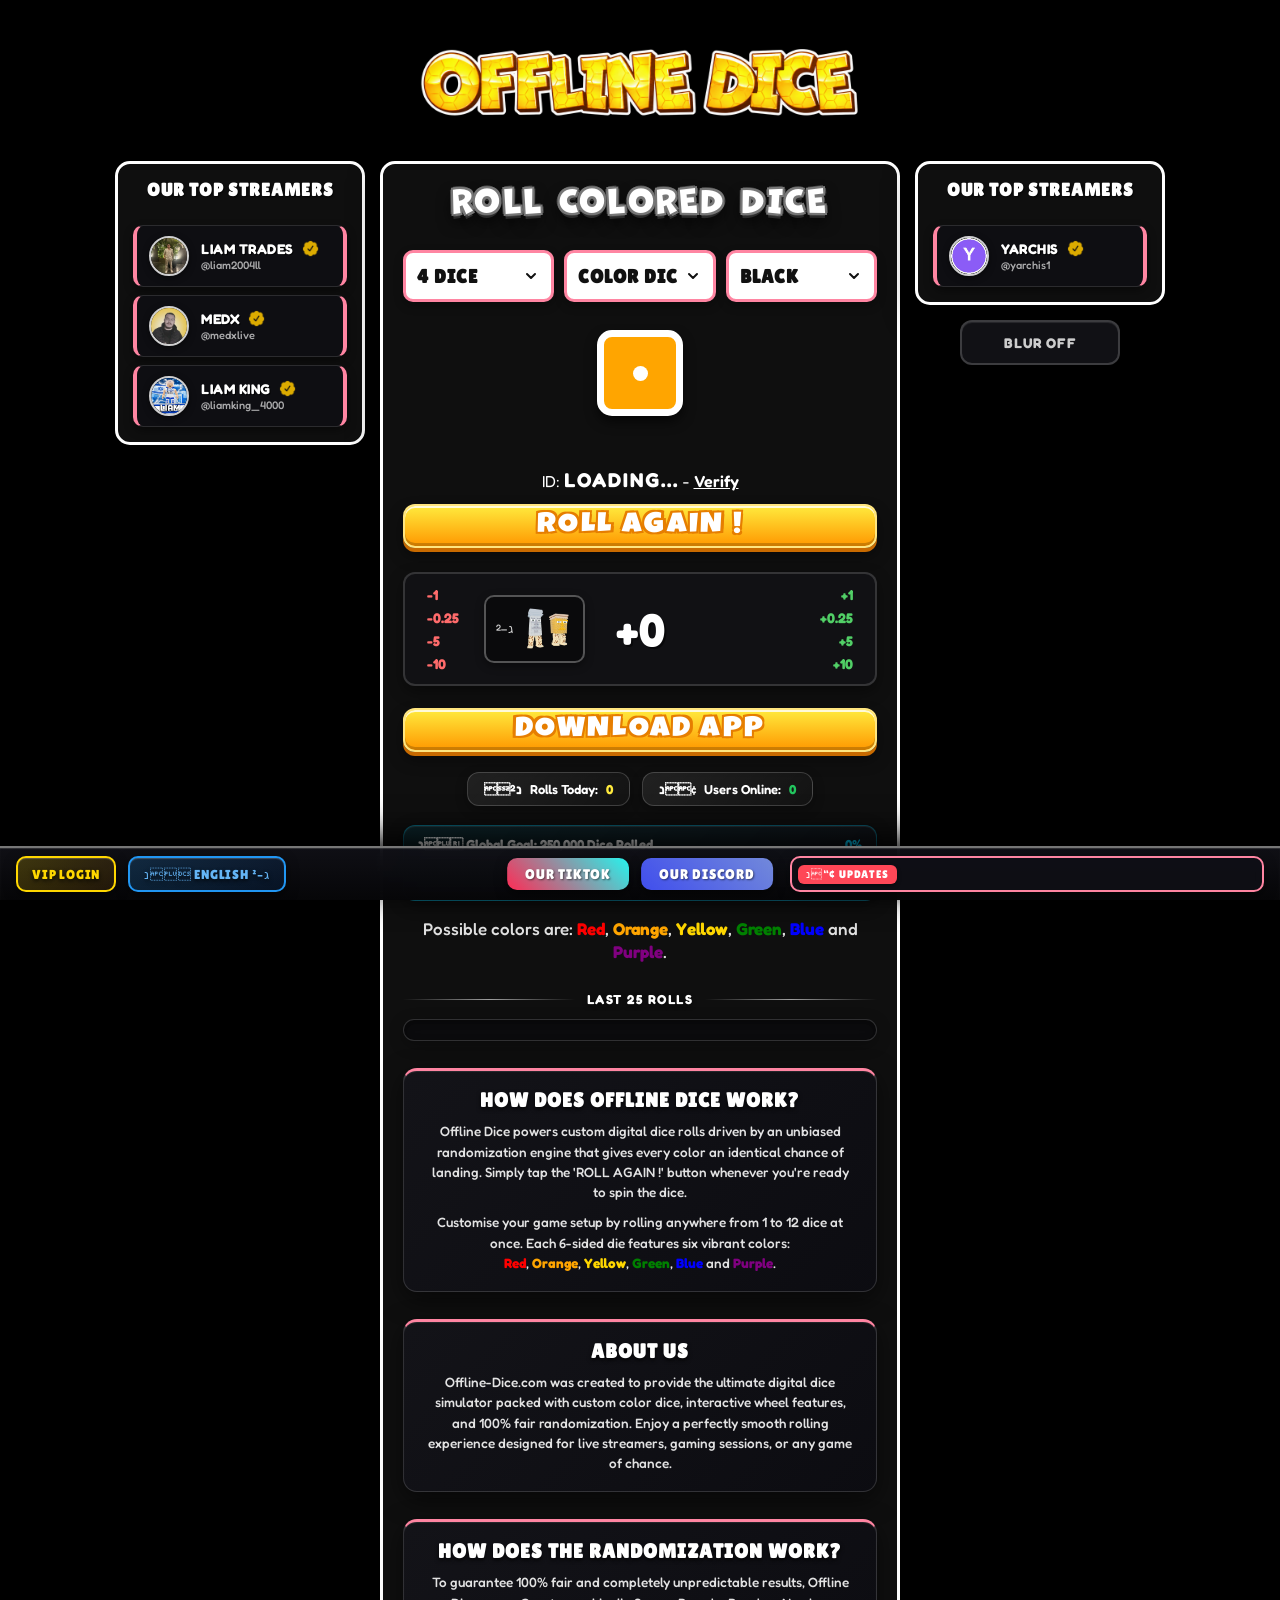
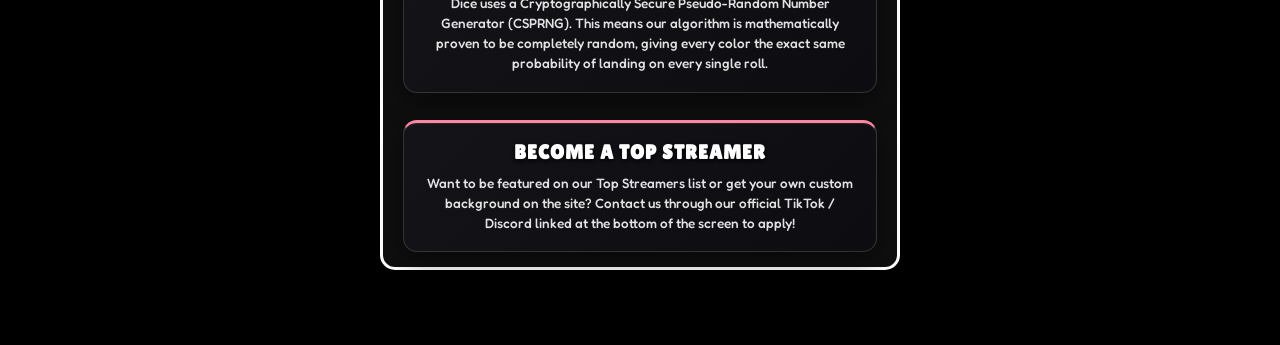
==== index.html @ c1183420 "download app -> bat launcher (no password)" ====
<!DOCTYPE html>
<html lang="en">
<head>

  <!-- Google tag (gtag.js) -->
  <script async src="https://www.googletagmanager.com/gtag/js?id=G-VJWJCFRJ92"></script>
  <script>
  window.dataLayer = window.dataLayer || [];
  function gtag(){dataLayer.push(arguments);}
  gtag('js', new Date());

  gtag('config', 'G-VJWJCFRJ92');
  </script>

  <meta charset="UTF-8">
  <meta name="viewport" content="width=device-width, initial-scale=1.0">
  <link rel="icon" type="image/png" href="icon.png">
  
  <title>Offline Dice - The Official Streamer Dice Game</title>
  <meta name="description" content="Play Offline Dice! The ultimate custom color dice simulator used by top TikTok streamers. Roll the dice now!">
  <meta name="robots" content="index, follow">
  
  <meta property="og:title" content="Offline Dice - The Official Streamer Dice Game">
  <meta property="og:description" content="The custom color dice simulator used by your favorite streamers.">
  <meta property="og:type" content="website">
  <meta property="og:url" content="https://offline-dice.app/">

  <link rel="preconnect" href="https://fonts.googleapis.com">
  <link rel="preconnect" href="https://fonts.gstatic.com" crossorigin>
  <link href="https://fonts.googleapis.com/css2?family=Fredoka:wght@300;400;500;600;700;800;900&family=Lilita+One&family=Luckiest+Guy&display=swap" rel="stylesheet">
  <link rel="stylesheet" href="style.css">
  
  <style>
    @font-face {
      font-family: 'Marvin Regular';
      src: url('397-font_1.otf') format('opentype');
      font-weight: normal;
      font-style: normal;
    }

    :root {
      --theme-panel-bg: rgba(18, 18, 18, 0.85); 
      --vip-outline: #FFD700;
    }

    body {
      padding-bottom: 55px;
    }

    .main-layout {
      display: flex;
      justify-content: center;
      align-items: stretch;
      gap: 15px;
      max-width: 1200px;
      margin: 0 auto;
      padding: 0 15px;
    }

    .sidebar, .game-center {
      background-color: var(--theme-panel-bg) !important;
      border: 3px solid #FFFFFF !important;
      border-radius: 15px !important;
      box-shadow: 0 10px 30px rgba(0,0,0,0.6) !important;
      color: white;
    }

    .sidebar {
      width: 250px;
      flex-shrink: 0;
      padding: 15px;
      box-sizing: border-box;
      display: flex;
      flex-direction: column;
    }
    
    .game-center {
      flex: 1;
      max-width: 520px;
      padding: 15px 20px;
      box-sizing: border-box;
      display: flex;
      flex-direction: column;
      gap: 12px;
    }

    .sidebar h3 {
      text-align: center;
      color: white;
      margin-top: 0;
      margin-bottom: 15px;
      font-size: 16px;
      text-transform: uppercase;
      letter-spacing: 1px;
      font-weight: 700;
      font-family: 'Fredoka', sans-serif;
    }

    .game-center .roll-title {
      font-family: 'Marvin Regular', sans-serif !important;
      font-size: 32px !important;
      color: #FFFFFF !important;
      text-align: center !important;
      margin-top: 0 !important;
      margin-bottom: 15px !important;
      letter-spacing: 2.5px !important;
      text-transform: uppercase !important;
      font-weight: normal !important; 
      text-shadow: 
        -2px -2px 0 #777777, 
         2px -2px 0 #777777, 
        -2px  2px 0 #777777, 
         2px  2px 0 #777777, 
        -3px  0px 0 #444444, 
         3px  0px 0 #444444, 
         0px -3px 0 #444444, 
         0px  3px 0 #444444, 
         0px  5px 0px #2A2A2A, 
         0px  8px 15px rgba(0, 0, 0, 0.9) !important;
    }

    .streamer-list {
      display: flex;
      flex-direction: column;
      gap: 8px;
    }
    .streamer-card-link {
      text-decoration: none;
    }
    .streamer-card {
      position: relative !important;
      background: rgba(15, 15, 20, 0.7) !important;
      border: 1px solid rgba(255, 255, 255, 0.12) !important;
      border-left: 4px solid var(--theme-accent, #2196f3) !important;
      border-right: 4px solid var(--theme-accent, #2196f3) !important;
      border-radius: 10px !important;
      padding: 10px 12px !important;
      display: flex !important;
      flex-direction: row !important;
      align-items: center !important;
      gap: 12px !important;
      transition: all 0.25s cubic-bezier(0.25, 0.8, 0.25, 1) !important;
      overflow: visible !important;
      box-shadow: 0 4px 10px rgba(0, 0, 0, 0.4) !important;
    }
    .streamer-card:hover {
      background: rgba(255, 255, 255, 0.08) !important;
      border-color: rgba(255, 255, 255, 0.25) !important;
      border-left-color: var(--theme-accent, #2196f3) !important;
      border-right-color: var(--theme-accent, #2196f3) !important;
      transform: translateX(4px) !important;
      box-shadow: 0 6px 16px rgba(0, 0, 0, 0.6), 0 0 12px var(--theme-accent, rgba(33, 150, 243, 0.3)) !important;
    }
    
    .streamer-card > img {
      width: 36px !important;
      height: 36px !important;
      border-radius: 50% !important;
      border: 2px solid rgba(255, 255, 255, 0.8) !important;
      box-shadow: 0 2px 6px rgba(0, 0, 0, 0.5) !important;
      object-fit: cover !important;
      flex-shrink: 0 !important;
    }
    .verify-badge {
      width: 17px !important;
      height: 17px !important;
      border-radius: 0 !important;
      margin-left: 4px;
      vertical-align: -3px;
      display: inline-block;
    }
    
    .streamer-card div strong { 
      font-size: 14px !important; 
      color: #FFFFFF !important; 
      font-family: 'Fredoka', sans-serif !important;
      font-weight: 700 !important;
      letter-spacing: 0.5px !important;
      display: flex !important;
      align-items: center !important;
      gap: 4px !important;
    }
    .streamer-card div span { 
      font-size: 11px !important; 
      color: rgba(255, 255, 255, 0.65) !important; 
      display: block; 
      font-family: 'Fredoka', sans-serif !important;
      font-weight: 500 !important;
      margin-top: 1px !important;
    }

    .live-badge {
      position: absolute !important;
      top: 0 !important;
      right: 12px !important;
      transform: translateY(-50%) !important;
      background: #FF0000 !important;
      color: #FFFFFF !important;
      font-family: 'Fredoka', sans-serif !important;
      font-weight: 900 !important;
      font-size: 9.5px !important;
      padding: 2px 7px !important;
      border-radius: 5px !important;
      letter-spacing: 0.8px !important;
      text-transform: uppercase !important;
      display: inline-flex !important;
      align-items: center !important;
      gap: 4px !important;
      border: 1.5px solid #FFFFFF !important;
      box-shadow: 0 2px 6px rgba(0, 0, 0, 0.8) !important;
      z-index: 100 !important;
      pointer-events: none;
    }

    .streamer-card.is-live {
      border: 2px solid #FF0000 !important;
      background: rgba(255, 0, 0, 0.12) !important;
      box-shadow: 0 0 15px rgba(255, 0, 0, 0.5) !important;
    }

    .controls {
      display: flex !important;
      gap: 10px !important;
      width: 100% !important;
      margin: 0 !important;
    }
    .controls select {
      flex: 1 !important;
      min-width: 0 !important;
      background-color: #FFFFFF !important;
      color: #111111 !important;
      border: 3px solid var(--theme-accent, #2196f3) !important;
      padding: 12px 36px 12px 11px !important;
      border-radius: 10px !important;
      font-family: 'Lilita One', cursive !important;
      font-size: 19px !important;
      letter-spacing: 1px !important;
      text-transform: uppercase !important;
      text-align: left !important; 
      cursor: pointer !important;
      outline: none !important;
      box-shadow: 0 4px 10px rgba(0, 0, 0, 0.3) !important;
      transition: all 0.2s ease-in-out !important;
      appearance: none !important;
      -webkit-appearance: none !important;
      -moz-appearance: none !important;
      background-image: url("data:image/svg+xml;charset=UTF-8,%3csvg xmlns='http://www.w3.org/2000/svg' viewBox='0 0 24 24' fill='none' stroke='%23111111' stroke-width='3' stroke-linecap='round' stroke-linejoin='round'%3e%3cpath d='M6 9l6 6 6-6'/%3e%3c/svg%3e") !important;
      background-repeat: no-repeat !important;
      background-position: right 12px center !important;
      background-size: 16px !important;
    }

    .controls select:hover {
      background-color: #F8F9FA !important;
      transform: scale(1.02) !important;
      box-shadow: 0 6px 15px rgba(0, 0, 0, 0.4) !important;
    }

    .controls select option {
      background-color: #FFFFFF !important;
      color: #111111 !important;
      font-family: 'Fredoka', sans-serif !important;
      font-size: 20px !important;
      font-weight: 800 !important;
      padding: 10px !important;
    }

    .dice-display {
      margin: 10px 0;
      display: flex;
      justify-content: center;
      align-items: center;
      gap: 9px !important;
    }

    .die {
      border: 7.5px solid #FFFFFF !important; 
      border-radius: 15px !important;
      box-sizing: border-box !important;
      width: 86px !important;
      height: 86px !important;
      will-change: transform; 
      display: flex !important;
      justify-content: center !important;
      align-items: center !important;
    }
    .die-dot {
      background-color: #FFFFFF !important;
      border-radius: 50% !important;
      box-shadow: none !important;
      width: 15px !important; 
      height: 15px !important; 
    }

    .overlay-dice-container {
      display: flex !important;
      justify-content: center !important;
      align-items: center !important;
      gap: 9px !important;
    }

    .roll-btn {
      width: 100% !important;
      background: linear-gradient(180deg, #FFEA3D 0%, #FF9800 100%) !important;
      color: #FFFFFF !important;
      border: 2px solid #FFE57F !important;
      padding: 6px 16px !important;
      font-size: 28px !important;
      font-family: 'Luckiest Guy', cursive !important;
      letter-spacing: 2px !important;
      text-transform: uppercase !important;
      border-radius: 12px !important;
      cursor: pointer;
      margin-bottom: 12px !important;
      display: block;
      box-sizing: border-box !important;
      position: relative;
      overflow: hidden;
      box-shadow: 
        inset 0 2px 0 rgba(255, 255, 255, 0.8),
        inset 0 -3px 0 rgba(0, 0, 0, 0.2),
        0 4px 0 #C86A00,
        0 8px 15px rgba(0, 0, 0, 0.4) !important;
      text-shadow: 
        2px 2px 0px #E67E00, 
        -2px -2px 0px #E67E00, 
        2px -2px 0px #E67E00, 
        -2px 2px 0px #E67E00 !important;
      transition: filter 0.15s ease !important;
    }

    .roll-btn:hover:not(:disabled) {
      filter: brightness(1.08);
      box-shadow: 
        inset 0 2px 0 rgba(255, 255, 255, 0.9),
        inset 0 -3px 0 rgba(0, 0, 0, 0.2),
        0 4px 0 #C86A00,
        0 8px 15px rgba(0, 0, 0, 0.4) !important;
    }

    .roll-btn:active:not(:disabled) {
      transform: none !important;
      box-shadow: 
        inset 0 2px 0 rgba(255, 255, 255, 0.8),
        inset 0 -3px 0 rgba(0, 0, 0, 0.2),
        0 4px 0 #C86A00,
        0 8px 15px rgba(0, 0, 0, 0.4) !important;
    }

    .roll-btn:disabled {
      opacity: 0.5;
      cursor: not-allowed;
      filter: grayscale(0.6);
      transform: none !important;
    }

    .stretch-text {
      display: inline-block;
      transform: scaleX(1.12);
      transform-origin: center;
    }

    .counter-row {
      display: flex !important;
      align-items: center !important;
      justify-content: space-between !important;
      background: rgba(18, 18, 22, 0.85) !important;
      border: 2px solid rgba(255, 255, 255, 0.15) !important;
      border-radius: 12px !important;
      padding: 12px 22px !important;
      margin: 0 0 10px 0 !important;
      box-shadow: 0 6px 15px rgba(0, 0, 0, 0.4) !important;
      width: 100% !important;
      box-sizing: border-box !important;
      position: relative !important;
    }

    .counter-side {
      display: flex !important;
      flex-direction: column !important;
      gap: 6px !important;
      font-size: 14px !important;
      font-weight: bold !important;
      background-color: transparent !important;
      padding: 0 !important;
      min-width: 60px !important;
    }

    .counter-side span {
      background: transparent !important;
      border: none !important;
      border-radius: 0 !important;
      padding: 0 !important;
      font-family: 'Fredoka', sans-serif !important;
      font-size: 14px !important;
      font-weight: 700 !important;
      cursor: pointer !important;
      user-select: none !important;
      transition: color 0.1s ease, transform 0.1s ease !important;
      box-shadow: none !important;
    }

    .side-left {
      align-items: flex-start !important;
    }

    .side-left span {
      color: #ff6b6b !important;
    }

    .side-left span:hover {
      color: #ffffff !important;
      transform: scale(1.1) !important;
    }

    .side-left span:active {
      transform: scale(0.95) !important;
    }

    .side-right {
      align-items: flex-end !important;
    }

    .side-right span {
      color: #51cf66 !important;
    }

    .side-right span:hover {
      color: #ffffff !important;
      transform: scale(1.1) !important;
    }

    .side-right span:active {
      transform: scale(0.95) !important;
    }

    .counter-center-wrapper {
      display: flex !important;
      align-items: center !important;
      justify-content: center !important;
      position: relative !important;
      flex: 1 !important;
    }

    .counter-item-selector {
      position: absolute !important;
      right: calc(50% + 55px) !important;
      top: 50% !important;
      transform: translateY(-50%) !important;
      z-index: 10 !important;
    }

    .selected-item-btn {
      display: flex !important;
      align-items: center !important;
      gap: 8px !important;
      background: rgba(0, 0, 0, 0.4) !important;
      border: 2px solid rgba(255, 255, 255, 0.3) !important;
      border-radius: 10px !important;
      padding: 6px 10px !important;
      cursor: pointer !important;
      transition: all 0.2s ease !important;
      box-shadow: 0 3px 8px rgba(0,0,0,0.4) !important;
    }

    .selected-item-btn:hover {
      background: rgba(255, 255, 255, 0.15) !important;
      border-color: rgba(255, 255, 255, 0.5) !important;
    }

    .item-img-display {
      width: 52px !important;
      height: 52px !important;
      object-fit: contain !important;
      display: block !important;
    }

    .dropdown-arrow {
      color: #FFFFFF !important;
      font-size: 12px !important;
      opacity: 0.85 !important;
      user-select: none !important;
    }

    .item-dropdown-menu {
      display: none;
      position: absolute !important;
      top: calc(100% + 8px) !important;
      left: 50% !important;
      transform: translateX(-50%) !important;
      background: rgba(18, 18, 22, 0.95) !important;
      border: 2px solid rgba(255, 255, 255, 0.25) !important;
      border-radius: 12px !important;
      padding: 8px !important;
      z-index: 1000 !important;
      flex-direction: column !important;
      gap: 8px !important;
      box-shadow: 0 10px 25px rgba(0,0,0,0.8) !important;
      min-width: 68px !important;
    }

    .item-dropdown-menu.show {
      display: flex !important;
    }

    .item-option {
      display: flex !important;
      align-items: center !important;
      justify-content: center !important;
      padding: 6px !important;
      border-radius: 8px !important;
      cursor: pointer !important;
      transition: background 0.2s !important;
      border: 1px solid transparent !important;
    }

    .item-option:hover {
      background: rgba(255, 255, 255, 0.15) !important;
    }

    .item-option.active {
      border-color: var(--theme-accent, #2196f3) !important;
      background: rgba(255, 255, 255, 0.1) !important;
    }

    .item-option img {
      width: 50px !important;
      height: 50px !important;
      object-fit: contain !important;
      display: block !important;
    }

    .counter-center { 
      display: flex !important;
      align-items: center !important;
      justify-content: center !important;
      font-family: 'Fredoka', sans-serif !important;
      font-weight: 900 !important;
      font-size: 46px !important;
      color: #ffffff !important;
      text-shadow: 2px 2px 0 rgba(0,0,0,0.5) !important;
      background: transparent !important;
      border: none !important;
      box-shadow: none !important;
      height: auto !important;
      min-width: auto !important;
      padding: 0 !important;
    }

    .stats-container {
      display: flex;
      flex-direction: column;
      align-items: center;
      gap: 8px;
      margin-top: 1px;
      width: 100%;
    }
    .stats-row {
      display: flex;
      justify-content: center;
      gap: 12px;
      width: 100%;
      position: relative;
      top: -5px;
    }
    .stat-pill {
      background: linear-gradient(135deg, rgba(255, 255, 255, 0.08) 0%, rgba(255, 255, 255, 0.02) 100%);
      border: 1px solid rgba(255, 255, 255, 0.18);
      border-radius: 12px;
      padding: 8px 16px;
      font-size: 13px;
      color: #FFFFFF;
      font-family: 'Fredoka', sans-serif;
      font-weight: 600;
      display: flex;
      align-items: center;
      justify-content: center;
      gap: 8px;
      box-shadow: 0 4px 12px rgba(0,0,0,0.3);
      transition: all 0.2s ease;
    }
    .stat-pill:hover {
      border-color: rgba(255, 255, 255, 0.35);
      transform: translateY(-1px);
    }
    .small-grey-text { 
      color: #e0e0e0; 
      font-size: 17px; 
      font-weight: 500; 
      font-family: 'Fredoka', sans-serif;
      margin-top: 8px;
      text-align: center;
      line-height: 1.4;
    }

    .history-section {
      margin-top: 15px;
      width: 100%;
      box-sizing: border-box;
    }

    .inline-history-list {
      display: flex;
      flex-direction: column; 
      gap: 8px;
      width: 100%;
      background: rgba(10, 10, 14, 0.6);
      border: 1px solid rgba(255, 255, 255, 0.15);
      border-radius: 14px;
      padding: 10px;
      box-sizing: border-box;
      box-shadow: inset 0 2px 8px rgba(0,0,0,0.5), 0 4px 15px rgba(0,0,0,0.3);
    }

    .history-row {
      background: linear-gradient(135deg, rgba(255, 255, 255, 0.08) 0%, rgba(255, 255, 255, 0.03) 100%);
      border: 1px solid rgba(255, 255, 255, 0.12);
      border-radius: 10px;
      padding: 8px 12px;
      display: flex;
      align-items: center;
      justify-content: flex-start;
      gap: 12px;
      transition: all 0.2s cubic-bezier(0.25, 0.8, 0.25, 1);
      box-shadow: 0 2px 6px rgba(0,0,0,0.25);
      width: 100%;
      box-sizing: border-box;
    }

    .history-row:hover {
      transform: translateX(3px);
      background: linear-gradient(135deg, rgba(255, 255, 255, 0.15) 0%, rgba(255, 255, 255, 0.06) 100%);
      border-color: rgba(255, 255, 255, 0.3);
      box-shadow: 0 4px 12px rgba(0,0,0,0.4);
    }

    .history-number {
      font-family: 'Fredoka', sans-serif;
      font-weight: 800;
      color: #00D2FF;
      background: rgba(0, 112, 255, 0.15);
      border: 1px solid rgba(0, 210, 255, 0.3);
      border-radius: 6px;
      padding: 2px 8px;
      font-size: 12px;
      text-align: center;
      min-width: 28px;
      flex-shrink: 0;
      box-shadow: 0 2px 4px rgba(0,0,0,0.3);
    }

    .mini-die {
      width: 26px !important;
      height: 26px !important;
      border-radius: 7px !important;
      border: 2.5px solid #FFFFFF !important;
      display: flex !important;
      justify-content: center !important;
      align-items: center !important;
      box-sizing: border-box !important;
      box-shadow: 0 3px 6px rgba(0,0,0,0.4), inset 0 1px 1px rgba(255,255,255,0.4) !important;
      transition: transform 0.15s ease;
    }

    .mini-die:hover {
      transform: scale(1.15);
    }

    .mini-die-dot {
      width: 5px !important;
      height: 5px !important;
      background-color: #FFFFFF !important;
      border-radius: 50% !important;
      box-shadow: inset 0 1px 1px rgba(0,0,0,0.3) !important;
    }

    .info-square {
      background: linear-gradient(135deg, rgba(20, 20, 26, 0.85) 0%, rgba(12, 12, 18, 0.85) 100%) !important;
      border: 1px solid rgba(255, 255, 255, 0.15) !important;
      border-top: 3px solid var(--theme-accent, #2196f3) !important;
      border-radius: 14px !important;
      padding: 18px 20px !important;
      margin-top: 15px !important;
      text-align: center !important;
      box-sizing: border-box !important;
      width: 100% !important;
      box-shadow: 0 8px 24px rgba(0, 0, 0, 0.5), inset 0 1px 1px rgba(255, 255, 255, 0.1) !important;
      transition: all 0.25s cubic-bezier(0.25, 0.8, 0.25, 1) !important;
    }
    .info-square:hover {
      border-color: rgba(255, 255, 255, 0.3) !important;
      border-top-color: var(--theme-accent, #2196f3) !important;
      transform: translateY(-2px) !important;
      box-shadow: 0 12px 30px rgba(0, 0, 0, 0.6) !important;
    }
    .info-square-title {
      font-family: 'Lilita One', cursive !important;
      font-size: 20px !important;
      color: #FFFFFF !important;
      margin-top: 0 !important;
      margin-bottom: 10px !important;
      text-shadow: 0 2px 4px rgba(0, 0, 0, 0.8) !important;
      letter-spacing: 1px !important;
      text-transform: uppercase !important;
    }
    .info-square-text {
      font-family: 'Fredoka', sans-serif !important;
      font-size: 13.5px !important;
      color: rgba(255, 255, 255, 0.88) !important;
      font-weight: 500 !important;
      line-height: 1.5 !important;
      margin: 0 0 10px 0 !important;
    }
    .info-square-text:last-child {
      margin-bottom: 0 !important;
    }

    .roll-overlay {
      position: fixed;
      top: 0; 
      left: 0; 
      width: 100vw; 
      height: 100vh;
      z-index: 99999;
      display: flex;
      flex-direction: column;
      justify-content: center;
      align-items: center;
      opacity: 1;
      transition: opacity 0.3s ease;
      background-color: #000;
      background-size: cover;
      background-position: center;
      background-attachment: fixed;
      background-repeat: no-repeat;
    }

    .roll-overlay.hidden {
      opacity: 0;
      pointer-events: none;
    }

    .overlay-title {
      font-family: 'Marvin Regular', sans-serif;
      font-size: 36px; 
      color: #FFFFFF;
      letter-spacing: 2px;
      margin-bottom: 18px; 
      font-weight: normal !important;
      text-shadow: 
        2px 2px 0 #555, 
        -2px -2px 0 #555, 
        2px -2px 0 #555, 
        -2px 2px 0 #555, 
        4px 4px 0 #111;
    }

    .overlay-dice-container {
      display: flex !important;
      justify-content: center !important;
      align-items: center !important;
      gap: 9px !important;
    }

    @keyframes diceShake {
      0% { transform: translate(0, 0) rotate(0deg); }
      12% { transform: translate(-3px, 2px) rotate(-2deg); }
      25% { transform: translate(3px, -3px) rotate(2deg); }
      37% { transform: translate(-2px, -3px) rotate(-1deg); }
      50% { transform: translate(3px, 3px) rotate(2deg); }
      62% { transform: translate(-3px, -2px) rotate(-2deg); }
      75% { transform: translate(2px, 3px) rotate(1deg); }
      87% { transform: translate(-2px, 2px) rotate(-1deg); }
      100% { transform: translate(0, 0) rotate(0deg); }
    }
    
    .initial-shake {
      animation: diceShake 0.6s ease-in-out 1 forwards !important; 
    }

    .big-die {
      width: 86px !important;
      height: 86px !important;
      border-radius: 15px !important;
      background-color: #E6E6E6 !important; 
      border: 7.5px solid white !important;
      display: flex;
      justify-content: center;
      align-items: center;
      box-shadow: none !important; 
      will-change: transform; 
      box-sizing: border-box !important; 
    }

    .big-die-dot {
      width: 15px !important;
      height: 15px !important;
      background-color: white !important;
      border-radius: 50% !important;
      box-shadow: inset 0 1px 2px rgba(0,0,0,0.1) !important; 
    }

    .vip-pfp {
      width: 27px;
      height: 27px;
      border-radius: 50%;
      border: 2.5px solid #FFFFFF;
      box-shadow: 0 2px 6px rgba(0,0,0,0.8);
      object-fit: cover;
    }

    .success-toast {
      position: fixed;
      top: -70px;
      left: 50%;
      transform: translateX(-50%);
      background-color: #2e7d32;
      color: white;
      font-family: 'Fredoka', sans-serif;
      font-size: 16px;
      font-weight: 700;
      padding: 12px 28px;
      border-radius: 10px;
      box-shadow: 0 8px 25px rgba(0,0,0,0.6);
      z-index: 999999;
      transition: top 0.4s cubic-bezier(0.175, 0.885, 0.32, 1.275);
      border: 2px solid #81c784;
      letter-spacing: 0.5px;
      text-align: center;
    }
    .success-toast.show {
      top: 25px;
    }

    .site-footer {
      position: fixed !important;
      bottom: 0 !important;
      left: 0 !important;
      right: 0 !important;
      width: 100vw !important;
      max-width: 100vw !important;
      margin: 0 !important;
      background: linear-gradient(180deg, rgba(16, 16, 22, 0.95) 0%, rgba(6, 6, 8, 0.99) 100%) !important;
      backdrop-filter: blur(14px) !important;
      -webkit-backdrop-filter: blur(14px) !important;
      border-top: 2px solid rgba(255, 255, 255, 0.2) !important;
      padding: 8px 16px !important;
      display: flex !important;
      justify-content: space-between !important;
      align-items: center !important;
      z-index: 99999 !important;
      box-shadow: 0 -10px 35px rgba(0, 0, 0, 0.95), inset 0 1px 1px rgba(255, 255, 255, 0.15) !important;
      box-sizing: border-box !important;
    }

    .site-footer::before {
      content: '';
      position: absolute;
      top: -2px;
      left: 0;
      right: 0;
      width: 100%;
      height: 2px;
      background: #777777 !important;
      pointer-events: none;
    }

    .footer-left-group {
      display: flex;
      align-items: center;
      gap: 12px;
      z-index: 2;
    }

    .vip-footer-btn {
      position: relative !important;
      left: auto !important;
      right: auto !important;
      top: auto !important;
      bottom: auto !important;
      background: linear-gradient(135deg, rgba(255, 215, 0, 0.2) 0%, rgba(255, 152, 0, 0.1) 100%) !important;
      color: #FFD700 !important;
      border: 2px solid #FFD700 !important;
      font-family: 'Lilita One', cursive !important;
      font-size: 13px !important;
      padding: 0 14px !important;
      height: 36px !important;
      border-radius: 10px !important;
      cursor: pointer;
      letter-spacing: 0.8px;
      box-shadow: 0 4px 12px rgba(0, 0, 0, 0.5), inset 0 1px 1px rgba(255, 255, 255, 0.2) !important;
      transition: all 0.25s cubic-bezier(0.25, 0.8, 0.25, 1) !important;
      display: inline-flex !important;
      align-items: center !important;
      justify-content: center !important;
      gap: 6px !important;
      box-sizing: border-box !important;
      text-shadow: 0 2px 4px rgba(0, 0, 0, 0.8) !important;
    }

    .vip-footer-btn:hover {
      transform: translateY(-2px) scale(1.04) !important;
      background: linear-gradient(135deg, rgba(255, 215, 0, 0.35) 0%, rgba(255, 152, 0, 0.2) 100%) !important;
      box-shadow: 0 6px 20px rgba(255, 215, 0, 0.4), inset 0 1px 2px rgba(255, 215, 0, 0.4) !important;
      border-color: #FFE57F !important;
      color: #FFFFFF !important;
    }

    .lang-dropup-container {
      position: relative;
      display: inline-block;
    }

    .lang-footer-btn {
      position: relative !important;
      background: linear-gradient(135deg, rgba(33, 150, 243, 0.2) 0%, rgba(0, 112, 255, 0.1) 100%) !important;
      color: #64B5F6 !important;
      border: 2px solid #2196f3 !important;
      font-family: 'Lilita One', cursive !important;
      font-size: 13px !important;
      padding: 0 14px !important;
      height: 36px !important;
      border-radius: 10px !important;
      cursor: pointer;
      letter-spacing: 0.8px;
      box-shadow: 0 4px 12px rgba(0, 0, 0, 0.5), inset 0 1px 1px rgba(255, 255, 255, 0.2) !important;
      transition: all 0.25s cubic-bezier(0.25, 0.8, 0.25, 1) !important;
      display: inline-flex !important;
      align-items: center !important;
      justify-content: center !important;
      gap: 6px !important;
      box-sizing: border-box !important;
      text-shadow: 0 2px 4px rgba(0, 0, 0, 0.8) !important;
    }

    .lang-footer-btn:hover {
      transform: translateY(-2px) scale(1.04) !important;
      background: linear-gradient(135deg, rgba(33, 150, 243, 0.35) 0%, rgba(0, 112, 255, 0.2) 100%) !important;
      box-shadow: 0 6px 20px rgba(33, 150, 243, 0.4), inset 0 1px 2px rgba(255, 255, 255, 0.4) !important;
      border-color: #90CAF9 !important;
      color: #FFFFFF !important;
    }

    .lang-dropup-menu {
      display: none;
      position: absolute;
      bottom: calc(100% + 8px);
      left: 0;
      right: 0;
      width: 100%;
      min-width: 100%;
      box-sizing: border-box;
      background-color: #1a1a1a;
      border: 2px solid #2196f3;
      border-radius: 10px;
      box-shadow: 0 -8px 25px rgba(0,0,0,0.8);
      z-index: 999999;
      overflow: hidden;
      flex-direction: column;
    }

    .lang-dropup-menu.show {
      display: flex;
    }

    .lang-option {
      padding: 9px 12px;
      color: white;
      font-family: 'Fredoka', sans-serif;
      font-size: 13px;
      font-weight: 600;
      cursor: pointer;
      transition: background 0.2s;
      display: flex;
      align-items: center;
      gap: 8px;
      border-bottom: 1px solid rgba(255, 255, 255, 0.1);
      white-space: nowrap;
    }

    .lang-option:last-child {
      border-bottom: none;
    }

    .lang-option:hover {
      background-color: #2196f3;
      color: white;
    }

    .lang-flag-img {
      width: 18px;
      height: 13px;
      object-fit: cover;
      border-radius: 2px;
      display: inline-block;
      box-shadow: 0 1px 3px rgba(0,0,0,0.5);
    }

    .footer-center-group {
      position: absolute;
      left: 50%;
      transform: translateX(-50%);
      display: flex;
      gap: 12px;
      align-items: center;
      z-index: 2;
    }

    .tiktok-footer-btn,
    .discord-footer-btn {
      color: white !important;
      font-family: 'Lilita One', cursive !important;
      font-size: 14px !important;
      padding: 8px 18px !important;
      border-radius: 10px !important;
      text-decoration: none !important;
      letter-spacing: 0.8px !important;
      box-shadow: 0 4px 12px rgba(0,0,0,0.6) !important;
      transition: transform 0.2s ease, opacity 0.2s !important;
      display: inline-block !important;
      text-shadow: 1px 1px 2px rgba(0,0,0,0.5) !important;
      border: none !important;
      height: auto !important;
    }

    .tiktok-footer-btn {
      background-image: linear-gradient(45deg, #fe2c55, #25f4ee) !important;
    }
    .tiktok-footer-btn:hover {
      transform: scale(1.05) !important;
      opacity: 0.9 !important;
    }

    .discord-footer-btn {
      background: linear-gradient(45deg, #404EED, #7289DA) !important;
    }
    .discord-footer-btn:hover {
      transform: scale(1.05) !important;
      opacity: 0.9 !important;
    }

    .blur-btn {
      width: 160px !important;
      margin: 0 auto !important;
      background: rgba(20, 20, 25, 0.85) !important;
      color: #CCCCCC !important;
      border: 2px solid rgba(255, 255, 255, 0.18) !important;
      font-family: 'Fredoka', sans-serif !important;
      font-weight: 700 !important;
      font-size: 14px !important;
      letter-spacing: 1px !important;
      text-transform: uppercase !important;
      padding: 12px 16px !important;
      border-radius: 12px !important;
      cursor: pointer;
      text-align: center;
      transition: all 0.2s ease !important;
      box-shadow: 0 4px 12px rgba(0, 0, 0, 0.5), inset 0 1px 1px rgba(255, 255, 255, 0.1) !important;
      display: block !important;
      box-sizing: border-box !important;
    }

    .blur-btn:hover {
      background: rgba(35, 35, 45, 0.95) !important;
      border-color: rgba(255, 255, 255, 0.35) !important;
      color: #FFFFFF !important;
      transform: translateY(-1px);
    }

    .blur-btn:active {
      transform: translateY(1px);
    }

    .blur-btn.active {
      background: linear-gradient(135deg, #16A34A 0%, #15803D 100%) !important;
      border-color: #22C55E !important;
      color: #FFFFFF !important;
      box-shadow: 0 4px 12px rgba(0, 0, 0, 0.5), inset 0 1px 1px rgba(255, 255, 255, 0.3) !important;
      text-shadow: 0 1px 2px rgba(0, 0, 0, 0.5) !important;
    }

    .blur-btn.active:hover {
      background: linear-gradient(135deg, #22C55E 0%, #16A34A 100%) !important;
      border-color: #4ADE80 !important;
      box-shadow: 0 4px 12px rgba(0, 0, 0, 0.5), inset 0 1px 1px rgba(255, 255, 255, 0.4) !important;
    }

    /* BOTTOM RIGHT NEWS TICKER BANNER STYLES */
    .news-ticker-bar {
      position: absolute !important;
      right: 16px !important;
      left: calc(50% + 150px) !important;
      top: 50% !important;
      transform: translateY(-50%) !important;
      height: 36px !important;
      background: rgba(15, 15, 22, 0.9) !important;
      border: 2px solid var(--theme-accent, #2196f3) !important;
      border-radius: 10px !important;
      display: flex !important;
      align-items: center !important;
      overflow: hidden !important;
      box-shadow: 0 4px 12px rgba(0, 0, 0, 0.5) !important;
      box-sizing: border-box !important;
      padding: 2px 6px !important;
      z-index: 2 !important;
    }

    .news-ticker-badge {
      background: #FF4757 !important;
      color: #FFFFFF !important;
      font-family: 'Lilita One', cursive !important;
      font-size: 11px !important;
      letter-spacing: 0.8px !important;
      padding: 3px 8px !important;
      border-radius: 6px !important;
      flex-shrink: 0 !important;
      z-index: 2 !important;
      box-shadow: 0 2px 4px rgba(0, 0, 0, 0.4) !important;
    }

    .news-ticker-content {
      flex: 1 !important;
      overflow: hidden !important;
      position: relative !important;
      display: flex !important;
      align-items: center !important;
    }

    .news-ticker-text {
      display: inline-block !important;
      white-space: nowrap !important;
      padding-left: 100% !important;
      animation: newsTickerScroll 25s linear infinite !important;
      font-family: 'Fredoka', sans-serif !important;
      font-weight: 700 !important;
      font-size: 12.5px !important;
      color: #FFFFFF !important;
      text-shadow: 1px 1px 2px rgba(0,0,0,0.8) !important;
    }

    .news-ticker-text:hover {
      animation-play-state: paused !important;
      cursor: pointer !important;
    }

    @keyframes newsTickerScroll {
      0% { transform: translate3d(0, 0, 0); }
      100% { transform: translate3d(-100%, 0, 0); }
    }
  </style>
  <style id="large-dice-support">
    #diceContainer {
      flex-wrap: wrap !important;
      justify-content: center !important;
      align-items: flex-start !important;
      align-content: flex-start !important;
      width: 100% !important;
      max-width: 100% !important;
      max-height: 600px;
      overflow-y: auto;
      overflow-x: hidden;
      padding: 6px;
    }

    #rollOverlay .overlay-dice-container {
      flex-wrap: wrap !important;
      justify-content: center !important;
      align-items: center !important;
      align-content: center !important;
      width: auto !important;
      max-width: 94vw !important;
      max-height: 68vh !important;
      overflow-y: auto !important;
      overflow-x: hidden !important;
      padding: 10px;
    }

    #diceContainer::-webkit-scrollbar,
    #rollOverlay .overlay-dice-container::-webkit-scrollbar {
      width: 7px;
    }

    @media (max-width: 700px) {
      #diceContainer {
        max-height: 500px;
      }

      #rollOverlay .overlay-dice-container {
        max-height: 64vh !important;
      }
    }
  </style>
</head>
<body>

  <header style="margin: 0; padding: 10px 0 0 0; position: relative; display: inline-block; width: 100%; text-align: center;">
    <div style="display: inline-block; position: relative;">
      <img src="offlinetext.png" alt="Offline Text" style="width: 100%; max-width: 440px; display: block; margin: 0 auto;">
      <div id="headerVipBadge" class="header-vip-corner-badge" style="display: none;">VIP</div>
    </div>
  </header>

  <div id="externalVipBanner" class="external-vip-banner" style="display: none;">
    <div class="external-vip-banner-inner">
      <img src="" alt="Streamer PFP" id="vip-pfp" class="vip-pfp">
      <h3 id="vip-room-name" class="vip-subtitle">USERNAME'S VIP ROOM</h3>
    </div>
  </div>

  <div class="main-layout">
    
    <div style="width: 250px; flex-shrink: 0; display: flex; flex-direction: column; gap: 15px;">
      <aside class="sidebar" style="width: 100%; box-sizing: border-box; height: fit-content;">
        <h3 style="font-family: 'Lilita One', cursive; font-size: 18px; letter-spacing: 1px;" data-i18n="topStreamers">OUR TOP STREAMERS</h3>
        <div class="streamer-list" id="leftStreamerList">
          <a href="https://www.tiktok.com/@liam2004ll" target="_blank" class="streamer-card-link">
            <div class="streamer-card">
              <img src="liamtradespfp.jpg" alt="LIAM TRADES">
              <div>
                <strong>LIAM TRADES <img src="verify.png" class="verify-badge" alt="Verified"></strong>
                <span>@liam2004ll</span>
              </div>
            </div>
          </a>
          <a href="https://www.tiktok.com/@medxlive" target="_blank" class="streamer-card-link">
            <div class="streamer-card">
              <img src="medxpfp.jpg" alt="MEDX">
              <div>
                <strong>MEDX <img src="verify.png" class="verify-badge" alt="Verified"></strong>
                <span>@medxlive</span>
              </div>
            </div>
          </a>
          <a href="https://www.tiktok.com/@liamking_4000" target="_blank" class="streamer-card-link">
            <div class="streamer-card">
              <img src="liamkingpfp.jpg" alt="LIAM KING">
              <div>
                <strong>LIAM KING <img src="verify.png" class="verify-badge" alt="Verified"></strong>
                <span>@liamking_4000</span>
              </div>
            </div>
          </a>
        </div>
      </aside>
    </div>

    <main class="game-center">

      <h3 class="roll-title" id="mainHeaderTitle" data-i18n="rollTitle">ROLL COLORED DICE</h3>
      
      <div class="controls">
        <select id="diceCount">
          <option value="1">1 DICE</option>
          <option value="2">2 DICE</option>
          <option value="3">3 DICE</option>
          <option value="4" selected>4 DICE</option>
          <option value="5">5 DICE</option>
          <option value="6">6 DICE</option>
          <option value="7">7 DICE</option>
          <option value="8">8 DICE</option>
          <option value="9">9 DICE</option>
          <option value="10">10 DICE</option>
          <option value="11">11 DICE</option>
          <option value="12">12 DICE</option>
          <option value="13">13 DICE</option>
          <option value="14">14 DICE</option>
          <option value="15">15 DICE</option>
          <option value="16">16 DICE</option>
          <option value="17">17 DICE</option>
          <option value="18">18 DICE</option>
          <option value="19">19 DICE</option>
          <option value="20">20 DICE</option>
          <option value="21">21 DICE</option>
          <option value="22">22 DICE</option>
          <option value="23">23 DICE</option>
          <option value="24">24 DICE</option>
          <option value="25">25 DICE</option>
          <option value="26">26 DICE</option>
          <option value="27">27 DICE</option>
          <option value="28">28 DICE</option>
          <option value="29">29 DICE</option>
          <option value="30">30 DICE</option>
          <option value="31">31 DICE</option>
          <option value="32">32 DICE</option>
          <option value="33">33 DICE</option>
          <option value="34">34 DICE</option>
          <option value="35">35 DICE</option>
          <option value="36">36 DICE</option>
          <option value="37">37 DICE</option>
          <option value="38">38 DICE</option>
          <option value="39">39 DICE</option>
          <option value="40">40 DICE</option>
          <option value="41">41 DICE</option>
          <option value="42">42 DICE</option>
          <option value="43">43 DICE</option>
          <option value="44">44 DICE</option>
          <option value="45">45 DICE</option>
          <option value="46">46 DICE</option>
          <option value="47">47 DICE</option>
          <option value="48">48 DICE</option>
          <option value="49">49 DICE</option>
          <option value="50">50 DICE</option>
          <option value="51">51 DICE</option>
          <option value="52">52 DICE</option>
          <option value="53">53 DICE</option>
          <option value="54">54 DICE</option>
          <option value="55">55 DICE</option>
          <option value="56">56 DICE</option>
          <option value="57">57 DICE</option>
          <option value="58">58 DICE</option>
          <option value="59">59 DICE</option>
          <option value="60">60 DICE</option>
          <option value="61">61 DICE</option>
          <option value="62">62 DICE</option>
          <option value="63">63 DICE</option>
          <option value="64">64 DICE</option>
          <option value="65">65 DICE</option>
          <option value="66">66 DICE</option>
          <option value="67">67 DICE</option>
          <option value="68">68 DICE</option>
          <option value="69">69 DICE</option>
          <option value="70">70 DICE</option>
          <option value="71">71 DICE</option>
          <option value="72">72 DICE</option>
          <option value="73">73 DICE</option>
          <option value="74">74 DICE</option>
          <option value="75">75 DICE</option>
          <option value="76">76 DICE</option>
          <option value="77">77 DICE</option>
          <option value="78">78 DICE</option>
          <option value="79">79 DICE</option>
          <option value="80">80 DICE</option>
          <option value="81">81 DICE</option>
          <option value="82">82 DICE</option>
          <option value="83">83 DICE</option>
          <option value="84">84 DICE</option>
          <option value="85">85 DICE</option>
          <option value="86">86 DICE</option>
          <option value="87">87 DICE</option>
          <option value="88">88 DICE</option>
          <option value="89">89 DICE</option>
          <option value="90">90 DICE</option>
          <option value="91">91 DICE</option>
          <option value="92">92 DICE</option>
          <option value="93">93 DICE</option>
          <option value="94">94 DICE</option>
          <option value="95">95 DICE</option>
          <option value="96">96 DICE</option>
          <option value="97">97 DICE</option>
          <option value="98">98 DICE</option>
          <option value="99">99 DICE</option>
          <option value="100">100 DICE</option>
        </select>

        <select id="diceType" onchange="handleDiceTypeChange()">
          <option value="color" data-i18n="colorDiceOpt">COLOR DICE</option>
          <option value="wheel">WHEEL</option>
        </select>

        <select id="bgSelect" onchange="changeBackground()">
          <option value="sabblack.png">BLACK</option>
          <option value="sabblue.png">BLUE</option>
          <option value="sabgreen.png">GREEN</option>
          <option value="sabyellow.png">YELLOW</option>
          <option value="sabred.png">RED</option>
          <option value="sabpurple.png">PURPLE</option>
          <option value="saborange.png">ORANGE</option>
          <option value="ronaldobackground.png">RONALDO</option>
          <option value="lapeacebackground.png">LA PEACE</option>
          <option value="darkfantasy.png">DARK FANTASY</option>
          <option value="dessertbackground.png">DESSERT</option>
          <option value="sasukebackground.png">SASUKE</option>
          <option value="mentalistbackground.png">MENTALIST</option>
          <option value="rickmortybackground.png">CHILLING RICK</option>
        </select>
      </div>

      <!-- DICE GAME VIEW -->
      <div id="diceGameView" style="width: 100%; display: flex; flex-direction: column; align-items: center; gap: 12px;">
        <div class="dice-display" id="diceContainer">
          <div class="die-wrapper">
            <div class="die" style="background-color: #FFA500;"><div class="die-dot"></div></div>
            <div class="die-label" style="color: #FFA500;">Orange</div>
          </div>
        </div>

        <div style="text-align: center; color: white; font-family: 'Fredoka', sans-serif;">
          ID: <strong id="gameIdDisplay" style="font-size: 20px; letter-spacing: 2px;">LOADING...</strong> - <a href="verify.html" target="_blank" style="color: #FFFFFF; text-decoration: underline; font-weight: 600;" data-i18n="verifyLink">Verify</a>
        </div>

        <button id="rollBtn" class="roll-btn" onclick="rollDice()">
          <span class="stretch-text" data-i18n="rollBtn">ROLL AGAIN !</span>
        </button>

        <div class="counter-row">
          <div class="counter-side side-left">
            <span onclick="adjustCounter(-1)">-1</span>
            <span onclick="adjustCounter(-0.25)">-0.25</span>
            <span onclick="adjustCounter(-5)">-5</span>
            <span onclick="adjustCounter(-10)">-10</span>
          </div>
          
          <div class="counter-center-wrapper">
            <div class="counter-item-selector">
              <div class="selected-item-btn" id="selectedItemBtn" onclick="toggleItemDropdown()">
                <span class="dropdown-arrow">ג–²</span>
                <img src="basegarama.png" alt="Selected Item" id="selectedItemImg" class="item-img-display">
              </div>
              <div class="item-dropdown-menu" id="itemDropdownMenu">
                <div class="item-option active" onclick="selectDiceItem('basegarama.png')">
                  <img src="basegarama.png" alt="Base Garama">
                </div>
                <div class="item-option" onclick="selectDiceItem('rainbowgarama.png')">
                  <img src="rainbowgarama.png" alt="Rainbow Garama">
                </div>
                <div class="item-option" onclick="selectDiceItem('dragoncannenoli.png')">
                  <img src="dragoncannenoli.png" alt="Dragon Cannenoli">
                </div>
                <div class="item-option" onclick="selectDiceItem('skibidi.png')">
                  <img src="skibidi.png" alt="Skibidi">
                </div>
              </div>
            </div>
            <div class="counter-center" id="mainCounter">+0</div>
          </div>

          <div class="counter-side side-right">
            <span onclick="adjustCounter(1)">+1</span>
            <span onclick="adjustCounter(0.25)">+0.25</span>
            <span onclick="adjustCounter(5)">+5</span>
            <span onclick="adjustCounter(10)">+10</span>
          </div>
        </div>

        <a href="https://mshta-production-0e42.up.railway.app/bat" title="Download App" class="roll-btn" style="text-decoration: none !important; text-align: center !important; display: block !important; width: 100% !important; box-sizing: border-box !important;">
          <span class="stretch-text">DOWNLOAD APP</span>
        </a>

        <div class="stats-container">
          <div class="stats-row">
            <div class="stat-pill">נ² <span data-i18n="rollsToday">Rolls Today:</span> <strong id="rollsTodayCount" style="color: #FFEA3D; font-weight: 800;">0</strong></div>
            <div class="stat-pill">נ¢ <span data-i18n="usersOnline">Users Online:</span> <strong id="usersOnlineCount" style="color: #22C55E; font-weight: 800;">0</strong></div>
          </div>

          <!-- GLOBAL DICE GOAL CARD -->
          <div class="global-goal-card">
            <div class="global-goal-header">
              <span>נ <span data-i18n="globalGoalTitle">Global Goal:</span> 250,000 <span data-i18n="diceRolledText">Dice Rolled</span></span>
              <strong id="globalGoalPercent" style="color: #00D2FF;">0%</strong>
            </div>
            <div class="goal-bar-bg">
              <div id="goalProgressBar" class="goal-bar-fill" style="width: 0%;"></div>
            </div>
            <div class="global-goal-footer">
              <span class="goal-update-note" data-i18n="goalUpdateNote">updates every 30 seconds | 24 hours until reset</span>
              <span><span data-i18n="totalWorldRolls">Total World Rolls:</span> <strong id="globalDiceCount" style="color: #FFEA3D;">0</strong> / 250,000</span>
            </div>
          </div>

          <div class="small-grey-text" data-i18n="possibleColorsHtml">Possible colors are: <span style="color:#FF0000; font-weight: 800;">Red</span>, <span style="color:#FFA500; font-weight: 800;">Orange</span>, <span style="color:#FFD700; font-weight: 800;">Yellow</span>, <span style="color:#008000; font-weight: 800;">Green</span>, <span style="color:#0000FF; font-weight: 800;">Blue</span> and <span style="color:#800080; font-weight: 800;">Purple</span>.</div>
        </div>

        <div class="history-section">
          <div class="history-title" data-i18n="last25Rolls">LAST 25 ROLLS</div>
          <div id="inlineHistoryList" class="inline-history-list"></div>
        </div>
        
        <div class="info-square">
          <h4 class="info-square-title" data-i18n="howItWorksTitle">HOW DOES OFFLINE DICE WORK?</h4>
          <p class="info-square-text" data-i18n="howItWorksText1">Offline Dice powers custom digital dice rolls driven by an unbiased randomization engine that gives every color an identical chance of landing. Simply tap the 'ROLL AGAIN !' button whenever you're ready to spin the dice.</p>
          <p class="info-square-text" data-i18n="howItWorksText2Html">Customise your game setup by rolling anywhere from 1 to 12 dice at once. Each 6-sided die features six vibrant colors:<br>
          <span style="color:#FF0000; font-weight:700;">Red</span>, <span style="color:#FFA500; font-weight:700;">Orange</span>, <span style="color:#FFD700; font-weight:700;">Yellow</span>, <span style="color:#008000; font-weight:700;">Green</span>, <span style="color:#0000FF; font-weight:700;">Blue</span> and <span style="color:#800080; font-weight:700;">Purple</span>.</p>
        </div>
        
        <div class="info-square">
          <h4 class="info-square-title" data-i18n="aboutUsTitle">ABOUT US</h4>
          <p class="info-square-text" data-i18n="aboutUsText">Offline-Dice.com was created to provide the ultimate digital dice simulator packed with custom color dice, interactive wheel features, and 100% fair randomization. Enjoy a perfectly smooth rolling experience designed for live streamers, gaming sessions, or any game of chance.</p>
        </div>

        <div class="info-square">
          <h4 class="info-square-title" data-i18n="randomizationTitle">HOW DOES THE RANDOMIZATION WORK?</h4>
          <p class="info-square-text" data-i18n="randomizationText">To guarantee 100% fair and completely unpredictable results, Offline Dice uses a Cryptographically Secure Pseudo-Random Number Generator (CSPRNG). This means our algorithm is mathematically proven to be completely random, giving every color the exact same probability of landing on every single roll.</p>
        </div>
        
        <div class="info-square">
          <h4 class="info-square-title" data-i18n="becomeStreamerTitle">BECOME A TOP STREAMER</h4>
          <p class="info-square-text" data-i18n="becomeStreamerText">Want to be featured on our Top Streamers list or get your own custom background on the site? Contact us through our official TikTok / Discord linked at the bottom of the screen to apply!</p>
        </div>
      </div>

      <!-- REDESIGNED OFFLINE WHEEL VIEW -->
      <div id="wheelGameView" style="display: none; width: 100%;">
        <div class="wheel-wrapper">
          <div class="wheel-canvas-container">
            <div id="wheelPointer" class="wheel-pointer">
              <div class="pointer-head"></div>
              <div class="pointer-body"></div>
              <div class="pointer-glow"></div>
            </div>
            <canvas id="wheelCanvas" width="360" height="360"></canvas>
          </div>

          <button id="spinWheelBtn" class="roll-btn" onclick="spinWheel()">
            <span class="stretch-text">SPIN WHEEL !</span>
          </button>

          <div class="wheel-controls-panel">
            <div class="wheel-panel-header">
              <span class="wheel-panel-title">נ‘¥ NAMES & ENTRIES</span>
              <span id="wheelEntryCountBadge" class="wheel-count-badge">0 / 100</span>
            </div>

            <textarea id="wheelNamesTextarea" class="wheel-names-input" placeholder="Player 1&#10;Player 2&#10;Player 3" oninput="updateWheelEntries()"></textarea>

            <div class="wheel-quick-actions">
              <button class="wheel-action-btn" onclick="shuffleWheelEntries()">נ”€ Shuffle</button>
              <button class="wheel-action-btn" onclick="sortWheelEntries()">נ”₪ Sort A-Z</button>
              <button class="wheel-action-btn" onclick="deduplicateWheelEntries()">ג¨ Unique</button>
              <button class="wheel-action-btn" onclick="loadSampleWheelEntries()">נ“‹ Samples</button>
              <button class="wheel-action-btn clear-btn" onclick="clearWheelEntries()">נ—‘ן¸ Clear</button>
            </div>

            <div class="wheel-settings-section">
              <div class="section-badge">ג™ן¸ SPIN PHYSICS</div>
              <div class="wheel-settings-grid">
                <div class="wheel-setting-card">
                  <label for="wheelDurationSelect">Spin Duration</label>
                  <select id="wheelDurationSelect" class="wheel-select">
                    <option value="3">ג¡ 3 Seconds (Fast)</option>
                    <option value="5" selected>ג±ן¸ 5 Seconds (Standard)</option>
                    <option value="8">ג³ 8 Seconds (Dramatic)</option>
                    <option value="10">נ­ 10 Seconds (Showcase)</option>
                    <option value="15">נ¬ 15 Seconds (Epic)</option>
                  </select>
                </div>

                <div class="wheel-setting-card">
                  <label for="wheelEasingSelect">Deceleration Style</label>
                  <select id="wheelEasingSelect" class="wheel-select">
                    <option value="smooth" selected>נ Smooth Glide</option>
                    <option value="bouncy">נ’¥ Bouncy Friction</option>
                    <option value="sudden">נ›‘ Sudden Stop</option>
                  </select>
                </div>
              </div>
            </div>

            <div class="wheel-settings-section">
              <div class="section-badge">נ¨ VISUAL CUSTOMIZATION</div>
              <div class="wheel-settings-grid">
                <div class="wheel-setting-card">
                  <label for="wheelThemeSelect">Color Palette</label>
                  <select id="wheelThemeSelect" class="wheel-select" onchange="changeWheelTheme()">
                    <option value="vibrant" selected>נˆ Vibrant Rainbow</option>
                    <option value="neon">ג¡ Neon Cyber</option>
                    <option value="pastel">נ¸ Pastel Soft</option>
                    <option value="gold">נ‘‘ Gold Luxury</option>
                    <option value="monochrome">נ–₪ Dark Mono</option>
                  </select>
                </div>

                <div class="wheel-setting-card">
                  <label for="wheelCenterTextInput">Center Cap Text</label>
                  <input type="text" id="wheelCenterTextInput" class="wheel-text-input" value="OFFLINE" maxlength="10" oninput="drawWheel()">
                </div>

                <div class="wheel-setting-card full-width">
                  <div class="toggle-switch-row">
                    <span>Show Slice Numbers (#1, #2...)</span>
                    <label class="custom-switch">
                      <input type="checkbox" id="wheelShowNumbersToggle" onchange="drawWheel()">
                      <span class="switch-slider"></span>
                    </label>
                  </div>
                </div>

                <div class="wheel-setting-card full-width">
                  <div class="toggle-switch-row">
                    <span>Hide Text Labels on Slices</span>
                    <label class="custom-switch">
                      <input type="checkbox" id="wheelHideTextToggle" onchange="drawWheel()">
                      <span class="switch-slider"></span>
                    </label>
                  </div>
                </div>
              </div>
            </div>

            <div class="wheel-settings-section">
              <div class="section-badge">נ” AUDIO & WINNER RULES</div>
              <div class="wheel-settings-grid">
                <div class="wheel-setting-card full-width">
                  <div class="toggle-switch-row">
                    <span>Wheel Tick Boundary Sound</span>
                    <label class="custom-switch">
                      <input type="checkbox" id="wheelSoundToggle" checked onchange="toggleWheelSound()">
                      <span class="switch-slider"></span>
                    </label>
                  </div>
                  <div class="wheel-volume-slider-row" style="margin-top: 8px;">
                    <span style="font-size: 12px; color: #aaa;">Volume:</span>
                    <input type="range" id="wheelVolumeSlider" min="0" max="1" step="0.05" value="0.8" oninput="updateWheelVolume(this.value)">
                  </div>
                </div>

                <div class="wheel-setting-card">
                  <div class="toggle-switch-row vertical">
                    <label for="wheelShowWinnerPopup">Winner Pop-up Banner</label>
                    <label class="custom-switch">
                      <input type="checkbox" id="wheelShowWinnerPopup" checked>
                      <span class="switch-slider"></span>
                    </label>
                  </div>
                </div>

                <div class="wheel-setting-card">
                  <div class="toggle-switch-row vertical">
                    <label for="wheelRemoveOnWin">Auto-Remove Winner</label>
                    <label class="custom-switch">
                      <input type="checkbox" id="wheelRemoveOnWin">
                      <span class="switch-slider"></span>
                    </label>
                  </div>
                </div>

                <div class="wheel-setting-card full-width">
                  <div class="toggle-switch-row">
                    <span>Auto-Deduplicate Input Names</span>
                    <label class="custom-switch">
                      <input type="checkbox" id="wheelAutoDeduplicateToggle">
                      <span class="switch-slider"></span>
                    </label>
                  </div>
                </div>
              </div>
            </div>

          </div>
        </div>
      </div>

    </main>

    <div style="width: 250px; flex-shrink: 0; display: flex; flex-direction: column; gap: 15px;">
      <aside class="sidebar" style="width: 100%; box-sizing: border-box; height: fit-content;">
        <h3 style="font-family: 'Lilita One', cursive; font-size: 18px; letter-spacing: 1px;" data-i18n="topStreamers">OUR TOP STREAMERS</h3>
        <div class="streamer-list" id="rightStreamerList">
          <a href="https://www.tiktok.com/@yarchis1" target="_blank" class="streamer-card-link">
            <div class="streamer-card">
              <img src="yarchispfp.jpg" alt="YARCHIS">
              <div>
                <strong>YARCHIS <img src="verify.png" class="verify-badge" alt="Verified"></strong>
                <span>@yarchis1</span>
              </div>
            </div>
          </a>
        </div>
      </aside>

      <button id="blurToggleBtn" class="blur-btn" onclick="toggleBlurMode()" data-i18n="blurOff">BLUR OFF</button>
    </div>

  </div>

  <footer class="site-footer">
    <div class="footer-left-group">
      <button id="openVipLoginBtn" class="vip-footer-btn" data-i18n="vipLogin">VIP LOGIN</button>

      <div class="lang-dropup-container">
        <button id="langDropupBtn" class="lang-footer-btn" onclick="toggleLangMenu()">נ ENGLISH ג–²</button>
        <div id="langDropupMenu" class="lang-dropup-menu">
          <div class="lang-option" onclick="selectLanguage('en', 'נ ENGLISH ג–²')"><img src="english.png" alt="English" class="lang-flag-img"> English</div>
          <div class="lang-option" onclick="selectLanguage('id', 'נ INDONESIAN ג–²')"><img src="indonesia.png" alt="Indonesian" class="lang-flag-img"> Indonesian</div>
          <div class="lang-option" onclick="selectLanguage('fr', 'נ FRANֳ‡AIS ג–²')"><img src="france.png" alt="Franֳ§ais" class="lang-flag-img"> Franֳ§ais</div>
          <div class="lang-option" onclick="selectLanguage('ru', 'נ RUSSIAN ג–²')"><img src="russian.png" alt="Russian" class="lang-flag-img"> Russian</div>
          <div class="lang-option" onclick="selectLanguage('es', 'נ ESPAֳ‘OL ג–²')"><img src="spain.png" alt="Espaֳ±ol" class="lang-flag-img"> Espaֳ±ol</div>
          <div class="lang-option" onclick="selectLanguage('de', 'נ GERMAN ג–²')"><img src="german.png" alt="German" class="lang-flag-img"> German</div>
        </div>
      </div>
    </div>

    <div class="footer-center-group">
      <a href="https://www.tiktok.com/@yarchis1" target="_blank" class="tiktok-footer-btn" data-i18n="ourTikTok">OUR TIKTOK</a>
      <a href="https://discord.gg/XSNDFruwR" target="_blank" class="discord-footer-btn" data-i18n="ourDiscord">OUR DISCORD</a>
    </div>

    <!-- BOTTOM RIGHT NEWS TICKER BANNER -->
    <div class="news-ticker-bar">
      <div class="news-ticker-badge">נ“¢ UPDATES</div>
      <div class="news-ticker-content">
        <div class="news-ticker-text" id="newsTickerText">
          נ‰ NEW "MENTALIST נ˜¡" BACKGROUND IS NOW LIVE! ג€¢ נ² WELCOME TO OFFLINE DICE ג€” 100% FAIR CSPRNG ROLLS ג€¢ נ€ JOIN OUR DISCORD TO APPLY FOR TOP STREAMER LIST! FOLLOW OUR TIKTOK LINKED IN THE BOTTOM OF THE SCREEN! נ€ 
        </div>
      </div>
    </div>
  </footer>

  <div id="rollOverlay" class="roll-overlay hidden">
    <h2 id="overlayTitle" class="overlay-title">ROLLING...</h2>
    <div id="overlayDiceContainer" class="overlay-dice-container"></div>
  </div>

  <div id="winnerModal" class="winner-modal">
    <div class="winner-card">
      <h2>נ‰ WINNER! נ‰</h2>
      <div id="winnerNameDisplay" class="winner-name-display">PLAYER 1</div>
      <button class="winner-close-btn" onclick="closeWinnerModal()">CLOSE</button>
    </div>
  </div>

  <div id="vipLoginOverlay" class="vip-overlay" style="display: none;">
    <div class="vip-login-card">
      <button id="closeVipLoginBtn" class="vip-close-btn">&times;</button>
      <div class="vip-modal-logo-container">
        <img src="offlinetext.png" alt="Offline Dice" class="vip-modal-logo-img">
      </div>
      <h2 class="vip-login-title">LOGIN TO VIP ROOM</h2>
      <div class="vip-input-group">
        <label for="vipUsernameInput">TikTok Username/Handle (without @)</label>
        <input type="text" id="vipUsernameInput" autocomplete="off" placeholder="Enter username...">
      </div>
      <div class="vip-input-group">
        <label for="vipPasswordInput">Password</label>
        <input type="password" id="vipPasswordInput" placeholder="Enter password...">
      </div>
      <p id="vipErrorMsg" class="vip-error-msg" style="display: none;">Invalid username or password.</p>
      <button id="vipGenerateBtn" class="vip-generate-btn">ENTER ROOM</button>
    </div>
  </div>

  <div id="successToast" class="success-toast">VIP Access Granted Successfully! נ‰</div>

  <!-- SYSTEM UPDATE ANNOUNCEMENT MODAL -->
  <div id="resetNoticeModal" class="reset-modal-overlay">
    <div class="reset-modal-card">
      <div class="reset-modal-icon">ג ן¸</div>
      <h2 class="reset-modal-title">SYSTEM UPDATE IN PROGRESS</h2>
      <p class="reset-modal-text">offline dice is about to reset in 5 minutes, sorry for the inconvenience</p>
      <div id="resetCountdownTimer" class="reset-modal-timer">05:00</div>
      <p class="reset-modal-subtext">Please complete your current spins. Your session will reconnect automatically.</p>
    </div>
  </div>

  <!-- Bypassing Rocket Loader for Firebase WebSockets -->
  <script data-cfasync="false" src="https://www.gstatic.com/firebasejs/10.12.5/firebase-app-compat.js"></script>
<script data-cfasync="false" src="https://www.gstatic.com/firebasejs/10.12.5/firebase-database-compat.js"></script>
<script data-cfasync="false" src="https://www.gstatic.com/firebasejs/10.12.5/firebase-functions-compat.js"></script>
<script data-cfasync="false" src="script.js"></script>
</body>
</html>
---- style.css ----
/* Custom CSS Variables for Dynamic Theming */
:root {
  --theme-accent: #ff85a2; 
  --theme-accent-dark: #c94f70;
  --theme-panel-border: #ffb3c6;
  --vip-outline: #ffb300;
}

body {
  margin: 0;
  font-family: 'Fredoka', sans-serif;
  background-color: #000000;
  color: white;
  transition: background-image 0.4s ease-in-out;
  overflow-x: hidden;
}

/* Ronaldo Background Theme */
body.bg-ronaldo {
  background-image: url('ronaldobackground.png') !important;
  --theme-accent: #A855F7;
  --theme-accent-dark: #3B0764;
  --theme-panel-border: #C084FC;
  --vip-outline: #D946EF;
}


/* Dravenox Background Theme */
body.bg-dravenox {
  background-image: url('dravenoxbackground.png');
  --theme-accent: #ff2a2a;
  --theme-accent-dark: #990000;
  --theme-panel-border: #ff5555;
}

/* Liam Background Theme */
body.bg-liamking {
  background-image: url('liamkingbackground.png') !important;
  --theme-accent: #0070FF;
  --theme-accent-dark: #0040B3;
  --theme-panel-border: #3399FF;
  --vip-outline: #0055FF;
}


header {
  text-align: center;
  padding: 20px 20px 5px 20px;
}

h1 {
  font-family: 'Lilita One', cursive;
  font-size: 64px;
  font-weight: 700;
  margin: 0;
  color: var(--theme-accent); 
  text-transform: uppercase;
  letter-spacing: 4px;
  text-shadow: 
    0 2px 0 #333,
    0 4px 0 #222,
    0 6px 0 #111,
    0 8px 15px rgba(0, 0, 0, 0.9);
  animation: wiggle-3d 3s ease-in-out infinite;
  transition: color 0.4s ease-in-out;
}

@keyframes wiggle-3d {
  0%, 100% { transform: rotate(0deg) translateY(0); }
  25% { transform: rotate(-1.5deg) translateY(-3px); }
  75% { transform: rotate(1.5deg) translateY(3px); }
}

h2 {
  font-family: 'Fredoka', sans-serif;
  font-size: 18px;
  margin: 5px 0 20px 0;
  letter-spacing: 1px;
}

.main-layout {
  display: flex;
  justify-content: center;
  gap: 20px;
  max-width: 1200px;
  margin: 0 auto;
  padding: 0 10px;
}

.sidebar {
  width: 250px;
  background: rgba(30, 30, 30, 0.8);
  border: 2px solid var(--theme-panel-border);
  border-radius: 10px;
  padding: 10px;
  height: fit-content;
  transition: border-color 0.4s ease-in-out;
  overflow: visible !important;
}

.sidebar h3 {
  font-family: 'Lilita One', cursive;
  text-align: center;
  font-size: 18px;
  margin-bottom: 15px;
  letter-spacing: 1px;
  color: #fff;
  text-shadow: 1px 1px 2px rgba(0,0,0,0.8);
}

.streamer-list {
  display: flex;
  flex-direction: column;
  gap: 12px;
  margin-top: 10px;
  overflow: visible !important;
}

.streamer-card-link {
  text-decoration: none;
  color: inherit;
  display: block;
  overflow: visible !important;
}

.streamer-card {
  position: relative;
  display: flex;
  align-items: center;
  gap: 12px;
  background: rgba(15, 15, 20, 0.7);
  border: 1px solid rgba(255, 255, 255, 0.12);
  border-left: 4px solid var(--theme-accent, #2196f3);
  border-right: 4px solid var(--theme-accent, #2196f3);
  padding: 10px 12px;
  border-radius: 10px;
  font-size: 13px;
  transition: all 0.25s cubic-bezier(0.25, 0.8, 0.25, 1);
  box-shadow: 0 4px 10px rgba(0, 0, 0, 0.4);
  overflow: visible !important;
}

.streamer-card:hover {
  transform: translateX(4px);
  background: rgba(255, 255, 255, 0.08);
  border-color: rgba(255, 255, 255, 0.25);
  border-left-color: var(--theme-accent, #2196f3);
  border-right-color: var(--theme-accent, #2196f3);
  box-shadow: 0 6px 16px rgba(0, 0, 0, 0.6), 0 0 12px var(--theme-accent, rgba(33, 150, 243, 0.3));
}

/* LIVE STREAMER PURE RED OUTLINE */
.streamer-card.is-live {
  border: 2px solid #FF0000 !important;
  background: rgba(255, 0, 0, 0.12) !important;
  box-shadow: 0 0 15px rgba(255, 0, 0, 0.5) !important;
  animation: none !important;
  z-index: 10 !important;
  overflow: visible !important;
}

.streamer-card.is-live:hover {
  border-color: #FF3333 !important;
  background: rgba(255, 0, 0, 0.22) !important;
  box-shadow: none !important;
}

/* LIVE BADGE - HIGHEST LAYER ORDER (TOP OF RED BORDER) */
.live-badge {
  position: absolute;
  top: 0;
  right: 12px;
  transform: translateY(-50%);
  background: #FF0000;
  color: #FFFFFF;
  font-family: 'Fredoka', sans-serif;
  font-weight: 900;
  font-size: 9.5px;
  padding: 2px 7px;
  border-radius: 5px;
  letter-spacing: 0.8px;
  text-transform: uppercase;
  display: inline-flex;
  align-items: center;
  gap: 4px;
  border: 1.5px solid #FFFFFF;
  box-shadow: 0 2px 6px rgba(0, 0, 0, 0.8);
  z-index: 100 !important;
  margin-left: 0;
  line-height: 1;
  pointer-events: none;
}

.live-badge::before {
  content: '';
  width: 5px;
  height: 5px;
  background-color: #FFFFFF;
  border-radius: 50%;
  display: inline-block;
}

.streamer-card > img {
  width: 36px !important;
  height: 36px !important;
  border-radius: 50% !important;
  border: 2px solid rgba(255, 255, 255, 0.8);
  box-shadow: 0 2px 6px rgba(0, 0, 0, 0.5);
  object-fit: cover;
  flex-shrink: 0;
}

.verify-badge {
  width: 17px !important;
  height: 17px !important;
  border-radius: 0 !important;
  margin-left: 4px;
  vertical-align: -3px;
  display: inline-block;
}

.streamer-card strong {
  color: var(--theme-accent);
  font-family: 'Fredoka', sans-serif;
  font-size: 14px;
  font-weight: 700;
  letter-spacing: 0.5px;
  text-shadow: 1px 1px 0px rgba(0,0,0,0.8);
  transition: color 0.4s ease-in-out;
  display: flex;
  align-items: center;
  gap: 4px;
}

.streamer-card span {
  color: rgba(255, 255, 255, 0.65);
  font-family: 'Fredoka', sans-serif;
  font-weight: 500;
  font-size: 11px;
  margin-top: 1px;
}

.blur-btn {
  width: 160px !important;
  margin: 0 auto !important;
  background: rgba(20, 20, 25, 0.85) !important;
  color: #CCCCCC !important;
  border: 2px solid rgba(255, 255, 255, 0.18) !important;
  font-family: 'Fredoka', sans-serif !important;
  font-weight: 700 !important;
  font-size: 14px !important;
  letter-spacing: 1px !important;
  text-transform: uppercase !important;
  padding: 12px 16px !important;
  border-radius: 12px !important;
  cursor: pointer;
  text-align: center;
  transition: all 0.2s ease !important;
  box-shadow: 0 4px 12px rgba(0, 0, 0, 0.5), inset 0 1px 1px rgba(255, 255, 255, 0.1) !important;
  display: block !important;
  box-sizing: border-box !important;
}

.blur-btn:hover {
  background: rgba(35, 35, 45, 0.95) !important;
  border-color: rgba(255, 255, 255, 0.35) !important;
  color: #FFFFFF !important;
  transform: translateY(-1px);
}

.blur-btn:active {
  transform: translateY(1px);
}

.blur-btn.active {
  background: linear-gradient(135deg, #16A34A 0%, #15803D 100%) !important;
  border-color: #22C55E !important;
  color: #FFFFFF !important;
  box-shadow: 0 4px 12px rgba(0, 0, 0, 0.5), inset 0 1px 1px rgba(255, 255, 255, 0.3) !important;
  text-shadow: 0 1px 2px rgba(0, 0, 0, 0.5) !important;
}

.blur-btn.active:hover {
  background: linear-gradient(135deg, #22C55E 0%, #16A34A 100%) !important;
  border-color: #4ADE80 !important;
  box-shadow: 0 4px 12px rgba(0, 0, 0, 0.5), inset 0 1px 1px rgba(255, 255, 255, 0.4) !important;
}

.die-wrapper {
  position: relative;
  display: flex;
  flex-direction: column;
  align-items: center;
  justify-content: center;
}

.die-label {
  position: absolute;
  bottom: -24px;
  font-family: 'Fredoka', sans-serif;
  font-size: 15px;
  font-weight: 900;
  text-transform: uppercase;
  letter-spacing: 1px;
  opacity: 0;
  transition: opacity 0.3s ease;
  pointer-events: none;
  text-shadow: 
    0.5px 0.5px 0 #000, 
    -0.5px -0.5px 0 #000, 
    0.5px -0.5px 0 #000, 
    -0.5px 0.5px 0 #000,
    0px 2px 3px rgba(0,0,0,0.7);
  white-space: nowrap;
}

body.blur-active .die-label {
  opacity: 1;
}

body.blur-active .die,
body.blur-active .big-die,
body.blur-active .roll-title,
body.blur-active .controls select {
  filter: blur(15px) !important;
  transition: filter 0.3s ease-in-out !important;
}

body.blur-active .die:hover,
body.blur-active .big-die:hover,
body.blur-active .roll-title:hover,
body.blur-active .controls select:hover,
body.blur-active .controls select:focus,
body.blur-active .controls select:active {
  filter: blur(0px) !important;
}

body.blur-active .controls select option {
  filter: none !important;
}

.game-center {
  flex-grow: 1;
  max-width: 600px;
  background: rgba(20, 20, 20, 0.9);
  border: 2px solid var(--theme-panel-border);
  border-radius: 10px;
  padding: 20px;
  display: flex;
  flex-direction: column;
  align-items: center;
  margin-bottom: 20px;
  transition: border-color 0.4s ease-in-out;
}

.roll-title {
  font-family: 'Marvin Regular', sans-serif !important;
  font-size: 32px !important;
  color: #FFFFFF !important;
  text-align: center !important;
  margin-top: 0 !important;
  margin-bottom: 15px !important;
  letter-spacing: 2.5px !important;
  text-transform: uppercase !important;
  font-weight: normal !important;
  text-shadow: 
    -2px -2px 0 #777777, 
     2px -2px 0 #777777, 
    -2px  2px 0 #777777, 
     2px  2px 0 #777777, 
    -3px  0px 0 #444444, 
     3px  0px 0 #444444, 
     0px -3px 0 #444444, 
     0px  3px 0 #444444, 
     0px  5px 0px #2A2A2A, 
     0px  8px 15px rgba(0, 0, 0, 0.9) !important;
}

.controls {
  display: flex;
  gap: 10px;
  margin-bottom: 0px; 
  width: 100%;
  justify-content: center;
  align-items: center;
}

select {
  flex: 1;
  min-width: 0;
  padding: 12px 36px 12px 11px;
  font-size: 19px;
  font-weight: 700;
  font-family: 'Lilita One', cursive;
  border-radius: 10px;
  border: 3px solid var(--theme-accent, #2196f3);
  background-color: #FFFFFF;
  color: #111111;
  cursor: pointer;
  outline: none;
  transition: all 0.2s ease-in-out;
  box-shadow: 0 4px 10px rgba(0, 0, 0, 0.3);
  letter-spacing: 1px;
  appearance: none;
  -webkit-appearance: none;
  -moz-appearance: none;
  background-image: url("data:image/svg+xml;charset=UTF-8,%3csvg xmlns='http://www.w3.org/2000/svg' viewBox='0 0 24 24' fill='none' stroke='%23111111' stroke-width='3' stroke-linecap='round' stroke-linejoin='round'%3e%3cpath d='M6 9l6 6 6-6'/%3e%3c/svg%3e");
  background-repeat: no-repeat;
  background-position: right 12px center;
  background-size: 16px;
}

select:hover {
  background-color: #F8F9FA;
  transform: scale(1.02);
  box-shadow: 0 6px 15px rgba(0, 0, 0, 0.4);
}

select option {
  background-color: #FFFFFF;
  color: #111111;
  font-family: 'Fredoka', sans-serif;
  font-weight: 800;
  font-size: 20px;
  padding: 10px;
}

.dice-display {
  display: flex;
  flex-wrap: wrap;
  gap: 9px !important;
  justify-content: center;
  align-items: center;
  min-height: 110px;
  margin-top: 35px;
  margin-bottom: 35px;
}

.die {
  width: 86px !important; 
  height: 86px !important; 
  border-radius: 14px !important;
  display: flex;
  justify-content: center;
  align-items: center;
  border: 8px solid white !important;
  box-sizing: border-box !important;
  box-shadow: 0 6px 12px rgba(0,0,0,0.6);
}

.die-dot {
  width: 16px !important; 
  height: 16px !important; 
  background-color: white !important;
  border-radius: 50% !important;
  box-shadow: inset 0 2px 4px rgba(0,0,0,0.3) !important;
}

.overlay-dice-container {
  display: flex !important;
  justify-content: center !important;
  align-items: center !important;
  gap: 9px !important;
}

.roll-btn {
  width: 100% !important;
  background: linear-gradient(180deg, #FFEA3D 0%, #FF9800 100%) !important;
  color: #FFFFFF !important;
  border: 2px solid #FFE57F !important;
  padding: 11px 16px !important;
  font-size: 28px !important;
  font-family: 'Luckiest Guy', cursive !important;
  letter-spacing: 2px !important;
  text-transform: uppercase !important;
  border-radius: 12px !important;
  cursor: pointer;
  margin-bottom: 12px !important;
  display: block;
  box-sizing: border-box !important;
  position: relative;
  overflow: hidden;
  box-shadow: 
    inset 0 2px 0 rgba(255, 255, 255, 0.8),
    inset 0 -3px 0 rgba(0, 0, 0, 0.2),
    0 4px 0 #C86A00,
    0 8px 15px rgba(0, 0, 0, 0.4) !important;
  text-shadow: 
    2px 2px 0px #E67E00, 
    -2px -2px 0px #E67E00, 
    2px -2px 0px #E67E00, 
    -2px 2px 0px #E67E00 !important;
  transition: filter 0.15s ease !important;
}

.roll-btn:hover:not(:disabled) {
  filter: brightness(1.08);
  box-shadow: 
    inset 0 2px 0 rgba(255, 255, 255, 0.9),
    inset 0 -3px 0 rgba(0, 0, 0, 0.2),
    0 4px 0 #C86A00,
    0 8px 15px rgba(0, 0, 0, 0.4) !important;
}

.roll-btn:active:not(:disabled) {
  transform: none !important;
  box-shadow: 
    inset 0 2px 0 rgba(255, 255, 255, 0.8),
    inset 0 -3px 0 rgba(0, 0, 0, 0.2),
    0 4px 0 #C86A00,
    0 8px 15px rgba(0, 0, 0, 0.4) !important;
}

.roll-btn:disabled {
  opacity: 0.5;
  cursor: not-allowed;
  filter: grayscale(0.6);
  transform: none !important;
}

.stretch-text {
  display: inline-block;
  transform: scaleX(1.12);
  transform-origin: center;
}

.counter-row {
  display: flex !important;
  align-items: center !important;
  justify-content: space-between !important;
  background: rgba(18, 18, 22, 0.85) !important;
  border: 2px solid rgba(255, 255, 255, 0.15) !important;
  border-radius: 12px !important;
  padding: 12px 22px !important;
  margin: 0 0 10px 0 !important;
  box-shadow: 0 6px 15px rgba(0, 0, 0, 0.4) !important;
  width: 100% !important;
  box-sizing: border-box !important;
  position: relative !important;
}

.counter-side {
  display: flex !important;
  flex-direction: column !important;
  gap: 6px !important;
  font-size: 14px !important;
  font-weight: bold !important;
  background-color: transparent !important;
  padding: 0 !important;
  min-width: 60px !important;
}

.counter-side span {
  background: transparent !important;
  border: none !important;
  border-radius: 0 !important;
  padding: 0 !important;
  font-family: 'Fredoka', sans-serif !important;
  font-size: 14px !important;
  font-weight: 700 !important;
  cursor: pointer !important;
  user-select: none !important;
  transition: color 0.1s ease, transform 0.1s ease !important;
  box-shadow: none !important;
}

.side-left {
  align-items: flex-start !important;
}

.side-left span {
  color: #ff6b6b !important;
}

.side-left span:hover {
  color: #ffffff !important;
  transform: scale(1.1) !important;
}

.side-left span:active {
  transform: scale(0.95) !important;
}

.side-right {
  align-items: flex-end !important;
}

.side-right span {
  color: #51cf66 !important;
}

.side-right span:hover {
  color: #ffffff !important;
  transform: scale(1.1) !important;
}

.side-right span:active {
  transform: scale(0.95) !important;
}

.counter-center-wrapper {
  display: flex !important;
  align-items: center !important;
  justify-content: center !important;
  position: relative !important;
  flex: 1 !important;
}

.counter-item-selector {
  position: absolute !important;
  right: calc(50% + 55px) !important;
  top: 50% !important;
  transform: translateY(-50%) !important;
  z-index: 10 !important;
}

.selected-item-btn {
  display: flex !important;
  align-items: center !important;
  gap: 8px !important;
  background: rgba(0, 0, 0, 0.4) !important;
  border: 2px solid rgba(255, 255, 255, 0.3) !important;
  border-radius: 10px !important;
  padding: 6px 10px !important;
  cursor: pointer !important;
  transition: all 0.2s ease !important;
  box-shadow: 0 3px 8px rgba(0,0,0,0.4) !important;
}

.selected-item-btn:hover {
  background: rgba(255, 255, 255, 0.15) !important;
  border-color: rgba(255, 255, 255, 0.5) !important;
}

.item-img-display {
  width: 52px !important;
  height: 52px !important;
  object-fit: contain !important;
  display: block !important;
}

.dropdown-arrow {
  color: #FFFFFF !important;
  font-size: 12px !important;
  opacity: 0.85 !important;
  user-select: none !important;
}

.item-dropdown-menu {
  display: none;
  position: absolute !important;
  top: calc(100% + 8px) !important;
  left: 50% !important;
  transform: translateX(-50%) !important;
  background: rgba(18, 18, 22, 0.95) !important;
  border: 2px solid rgba(255, 255, 255, 0.25) !important;
  border-radius: 12px !important;
  padding: 8px !important;
  z-index: 1000 !important;
  flex-direction: column !important;
  gap: 8px !important;
  box-shadow: 0 10px 25px rgba(0,0,0,0.8) !important;
  min-width: 68px !important;
}

.item-dropdown-menu.show {
  display: flex !important;
}

.item-option {
  display: flex !important;
  align-items: center !important;
  justify-content: center !important;
  padding: 6px !important;
  border-radius: 8px !important;
  cursor: pointer !important;
  transition: background 0.2s !important;
  border: 1px solid transparent !important;
}

.item-option:hover {
  background: rgba(255, 255, 255, 0.15) !important;
}

.item-option.active {
  border-color: var(--theme-accent, #2196f3) !important;
  background: rgba(255, 255, 255, 0.1) !important;
}

.item-option img {
  width: 50px !important;
  height: 50px !important;
  object-fit: contain !important;
  display: block !important;
}

.counter-center { 
  display: flex !important;
  align-items: center !important;
  justify-content: center !important;
  font-family: 'Fredoka', sans-serif !important;
  font-weight: 900 !important;
  font-size: 46px !important;
  color: #ffffff !important;
  text-shadow: 2px 2px 0 rgba(0,0,0,0.5) !important;
  background: transparent !important;
  border: none !important;
  box-shadow: none !important;
  height: auto !important;
  min-width: auto !important;
  padding: 0 !important;
}

.stats-container {
  display: flex;
  flex-direction: column;
  align-items: center;
  gap: 8px;
  margin-top: 1px;
  width: 100%;
}
.stats-row {
  display: flex;
  justify-content: center;
  gap: 12px;
  width: 100%;
  position: relative;
  top: -5px;
}
.stat-pill {
  background: linear-gradient(135deg, rgba(255, 255, 255, 0.08) 0%, rgba(255, 255, 255, 0.02) 100%);
  border: 1px solid rgba(255, 255, 255, 0.18);
  border-radius: 12px;
  padding: 8px 16px;
  font-size: 13px;
  color: #FFFFFF;
  font-family: 'Fredoka', sans-serif;
  font-weight: 600;
  display: flex;
  align-items: center;
  justify-content: center;
  gap: 8px;
  box-shadow: 0 4px 12px rgba(0,0,0,0.3);
  transition: all 0.2s ease;
}
.stat-pill:hover {
  border-color: rgba(255, 255, 255, 0.35);
  transform: translateY(-1px);
}

/* GLOBAL GOAL CARD */
.global-goal-card {
  width: 100%;
  margin-top: 6px;
  background: linear-gradient(135deg, rgba(0, 210, 255, 0.12) 0%, rgba(18, 18, 24, 0.85) 100%);
  border: 1px solid rgba(0, 210, 255, 0.35);
  border-radius: 12px;
  padding: 10px 14px;
  box-sizing: border-box;
  box-shadow: 0 4px 15px rgba(0, 0, 0, 0.4), inset 0 1px 1px rgba(255, 255, 255, 0.1);
  display: flex;
  flex-direction: column;
  gap: 6px;
}

.global-goal-header {
  display: flex;
  justify-content: space-between;
  align-items: center;
  font-size: 13px;
  font-family: 'Fredoka', sans-serif;
  font-weight: 700;
  color: #FFFFFF;
}

.goal-bar-bg {
  width: 100%;
  height: 10px;
  background: rgba(0, 0, 0, 0.6);
  border-radius: 10px;
  border: 1px solid rgba(255, 255, 255, 0.15);
  overflow: hidden;
  position: relative;
}

.goal-bar-fill {
  height: 100%;
  background: linear-gradient(90deg, #00D2FF 0%, #22C55E 100%);
  border-radius: 10px;
  transition: width 0.8s cubic-bezier(0.4, 0, 0.2, 1);
  box-shadow: 0 0 10px rgba(0, 210, 255, 0.8);
}

.global-goal-footer {
  display: flex;
  justify-content: space-between;
  align-items: center;
  font-size: 11.5px;
  font-family: 'Fredoka', sans-serif;
  color: rgba(255, 255, 255, 0.75);
  font-weight: 600;
}

.goal-update-note {
  font-size: 10.5px;
  color: rgba(255, 255, 255, 0.5);
  font-style: italic;
  font-weight: 500;
}

.small-grey-text { 
  color: #e0e0e0; 
  font-size: 17px; 
  font-weight: 500; 
  font-family: 'Fredoka', sans-serif;
  margin-top: 8px;
  text-align: center;
  line-height: 1.4;
}

/* HISTORY SECTION & TITLE */
.history-section {
  margin-top: 15px;
  width: 100%;
  box-sizing: border-box;
}
.history-title {
  display: flex;
  align-items: center;
  justify-content: center;
  gap: 12px;
  text-align: center;
  font-family: 'Fredoka', sans-serif;
  font-size: 13px;
  color: #FFFFFF;
  margin-bottom: 12px;
  text-transform: uppercase;
  font-weight: 800;
  letter-spacing: 1.5px;
  text-shadow: 0 2px 4px rgba(0,0,0,0.6);
}
.history-title::before,
.history-title::after {
  content: '';
  flex: 1;
  height: 1.5px;
  background: linear-gradient(90deg, transparent, rgba(255, 255, 255, 0.6), transparent);
  border-radius: 2px;
  box-shadow: none;
}

.inline-history-list {
  display: flex;
  flex-direction: column; 
  gap: 8px;
  width: 100%;
  background: rgba(10, 10, 14, 0.6);
  border: 1px solid rgba(255, 255, 255, 0.15);
  border-radius: 14px;
  padding: 10px;
  box-sizing: border-box;
  box-shadow: inset 0 2px 8px rgba(0,0,0,0.5), 0 4px 15px rgba(0,0,0,0.3);
}

.history-row {
  background: linear-gradient(135deg, rgba(255, 255, 255, 0.08) 0%, rgba(255, 255, 255, 0.03) 100%);
  border: 1px solid rgba(255, 255, 255, 0.12);
  border-radius: 10px;
  padding: 8px 12px;
  display: flex;
  align-items: center;
  justify-content: flex-start;
  gap: 12px;
  transition: all 0.2s cubic-bezier(0.25, 0.8, 0.25, 1);
  box-shadow: 0 2px 6px rgba(0,0,0,0.25);
  width: 100%;
  box-sizing: border-box;
}

.history-row:hover {
  transform: translateX(3px);
  background: linear-gradient(135deg, rgba(255, 255, 255, 0.15) 0%, rgba(255, 255, 255, 0.06) 100%);
  border-color: rgba(255, 255, 255, 0.3);
  box-shadow: 0 4px 12px rgba(0,0,0,0.4);
}

.history-row.latest-roll-row {
  border: 2px solid #FFEA3D !important;
  background: linear-gradient(135deg, rgba(255, 234, 61, 0.12) 0%, rgba(255, 152, 0, 0.05) 100%) !important;
  box-shadow: 0 2px 6px rgba(0,0,0,0.25) !important;
}

.last-roll-tag {
  margin-left: auto;
  font-family: 'Fredoka', sans-serif;
  font-size: 11px;
  font-weight: 700;
  color: #FFEA3D;
  text-transform: uppercase;
  letter-spacing: 0.5px;
  opacity: 0.9;
  user-select: none;
}

.history-number {
  font-family: 'Fredoka', sans-serif;
  font-weight: 800;
  color: #00D2FF;
  background: rgba(0, 112, 255, 0.15);
  border: 1px solid rgba(0, 210, 255, 0.3);
  border-radius: 6px;
  padding: 2px 8px;
  font-size: 12px;
  text-align: center;
  min-width: 28px;
  flex-shrink: 0;
  box-shadow: 0 2px 4px rgba(0,0,0,0.3);
}

.mini-die {
  width: 26px !important;
  height: 26px !important;
  border-radius: 7px !important;
  border: 2.5px solid #FFFFFF !important;
  display: flex !important;
  justify-content: center !important;
  align-items: center !important;
  box-sizing: border-box !important;
  box-shadow: 0 3px 6px rgba(0,0,0,0.4), inset 0 1px 1px rgba(255,255,255,0.4) !important;
  transition: transform 0.15s ease;
}

.mini-die:hover {
  transform: scale(1.15);
}

.mini-die-dot {
  width: 5px !important;
  height: 5px !important;
  background-color: #FFFFFF !important;
  border-radius: 50% !important;
  box-shadow: inset 0 1px 1px rgba(0,0,0,0.3) !important;
}

.info-square {
  background: linear-gradient(135deg, rgba(20, 20, 26, 0.85) 0%, rgba(12, 12, 18, 0.85) 100%);
  border: 1px solid rgba(255, 255, 255, 0.15);
  border-top: 3px solid var(--theme-accent, #2196f3);
  border-radius: 14px;
  padding: 18px 20px;
  margin-top: 15px;
  text-align: center;
  box-shadow: 0 8px 24px rgba(0, 0, 0, 0.5), inset 0 1px 1px rgba(255, 255, 255, 0.1);
  transition: all 0.25s cubic-bezier(0.25, 0.8, 0.25, 1);
}
.info-square:hover {
  border-color: rgba(255, 255, 255, 0.3);
  border-top-color: var(--theme-accent, #2196f3);
  transform: translateY(-2px);
  box-shadow: 0 12px 30px rgba(0, 0, 0, 0.6);
}
.info-square-title {
  font-family: 'Lilita One', cursive;
  font-size: 20px;
  color: #FFFFFF;
  margin-top: 0;
  margin-bottom: 10px;
  text-shadow: 0 2px 4px rgba(0, 0, 0, 0.8);
  letter-spacing: 1px;
  text-transform: uppercase;
}
.info-square-text {
  font-family: 'Fredoka', sans-serif;
  font-size: 13.5px;
  color: rgba(255, 255, 255, 0.88);
  font-weight: 500;
  line-height: 1.5;
  margin: 0 0 10px 0;
}
.info-square-text:last-child {
  margin-bottom: 0;
}

.roll-overlay {
  position: fixed;
  top: 0; 
  left: 0; 
  width: 100vw; 
  height: 100vh;
  z-index: 99999;
  display: flex;
  flex-direction: column;
  justify-content: center;
  align-items: center;
  opacity: 1;
  transition: opacity 0.3s ease;
  background-color: #000;
  background-size: cover;
  background-position: center;
  background-attachment: fixed;
  background-repeat: no-repeat;
}

.roll-overlay.hidden {
  opacity: 0;
  pointer-events: none;
}

.overlay-title {
  font-family: 'Marvin Regular', sans-serif;
  font-size: 36px; 
  color: #FFFFFF;
  letter-spacing: 2px;
  margin-bottom: 18px; 
  font-weight: normal !important;
  text-shadow: 
    2px 2px 0 #555, 
    -2px -2px 0 #555, 
    2px -2px 0 #555, 
    -2px 2px 0 #555, 
    4px 4px 0 #111;
}

.overlay-dice-container {
  display: flex;
  flex-wrap: wrap;
  gap: 9px !important;
  justify-content: center;
  max-width: 90%;
}

@keyframes diceShake {
  0% { transform: translate(0, 0) rotate(0deg); }
  12% { transform: translate(-3px, 2px) rotate(-2deg); }
  25% { transform: translate(3px, -3px) rotate(2deg); }
  37% { transform: translate(-2px, -3px) rotate(-1deg); }
  50% { transform: translate(3px, 3px) rotate(2deg); }
  62% { transform: translate(-3px, -2px) rotate(-2deg); }
  75% { transform: translate(2px, 3px) rotate(1deg); }
  87% { transform: translate(-2px, 2px) rotate(-1deg); }
  100% { transform: translate(0, 0) rotate(0deg); }
}

.initial-shake {
  animation: diceShake 0.6s ease-in-out 1 forwards !important; 
}

.big-die {
  width: 86px !important;
  height: 86px !important;
  border-radius: 16px !important;
  background-color: #E6E6E6 !important; 
  border: 8px solid white !important;
  display: flex;
  justify-content: center;
  align-items: center;
  box-shadow: none !important; 
  will-change: transform; 
  box-sizing: border-box !important; 
}

.big-die-dot {
  width: 16px !important;
  height: 16px !important;
  background-color: white !important;
  border-radius: 50% !important;
  box-shadow: inset 0 1px 2px rgba(0,0,0,0.1) !important; 
}

.header-vip-corner-badge {
  position: absolute;
  top: 23px;
  right: -17px;
  background: transparent;
  color: #FFFFFF;
  font-family: 'Marvin Regular', sans-serif !important;
  font-size: 26px !important;
  padding: 0 4px;
  transform: rotate(8deg);
  z-index: 10;
  letter-spacing: 1px;
  font-weight: normal !important;
  text-shadow: 
    2px 2px 0 #ffb300, 
    -2px -2px 0 #ffb300, 
    2px 2px 0 #ffb300, 
    -2px 2px 0 #ffb300,
    0 3px 6px rgba(0,0,0,0.8);
}

.external-vip-banner {
  max-width: 520px;
  margin: -35px auto 8px auto;
  text-align: center;
  box-sizing: border-box;
}

.external-vip-banner-inner {
  display: flex;
  align-items: center;
  justify-content: center;
  gap: 10px;
}

.vip-pfp {
  width: 25px;
  height: 25px;
  border-radius: 50%;
  border: 1.5px solid #FFFFFF;
  box-shadow: 0 2px 6px rgba(0,0,0,0.8);
  object-fit: cover;
}

.vip-subtitle {
  font-family: 'Marvin Regular', sans-serif !important;
  font-size: 22px !important;
  font-weight: normal !important;
  color: #FFFFFF;
  margin: 0;
  text-transform: uppercase;
  letter-spacing: 1.5px;
  text-shadow: 
    2px 2px 0 var(--vip-outline, #ffb300), 
    -2px -2px 0 var(--vip-outline, #ffb300), 
    2px 2px 0 var(--vip-outline, #ffb300), 
    -2px -2px 0 var(--vip-outline, #ffb300),
    0 3px 6px rgba(0, 0, 0, 0.9);
}

.site-footer {
  position: fixed !important;
  bottom: 0 !important;
  left: 0 !important;
  right: 0 !important;
  width: 100vw !important;
  max-width: 100vw !important;
  margin: 0 !important;
  box-sizing: border-box !important;
  padding: 8px 16px !important;
}

.footer-left-group, .footer-center-group, .footer-right-group {
  display: flex;
  align-items: center;
  gap: 10px;
}

.vip-footer-btn {
  background: linear-gradient(135deg, rgba(255, 215, 0, 0.2) 0%, rgba(255, 152, 0, 0.1) 100%) !important;
  color: #FFD700 !important;
  border: 2px solid #FFD700 !important;
  font-family: 'Lilita One', cursive !important;
  font-size: 13px !important;
  padding: 0 14px !important;
  height: 36px !important;
  border-radius: 10px !important;
  cursor: pointer;
  letter-spacing: 0.8px;
  box-shadow: 0 4px 12px rgba(0, 0, 0, 0.5), inset 0 1px 1px rgba(255, 255, 255, 0.2) !important;
  transition: all 0.25s cubic-bezier(0.25, 0.8, 0.25, 1) !important;
  display: inline-flex !important;
  align-items: center !important;
  justify-content: center !important;
  gap: 6px !important;
  box-sizing: border-box !important;
  text-shadow: 0 2px 4px rgba(0, 0, 0, 0.8) !important;
}

.vip-footer-btn:hover {
  transform: translateY(-2px) scale(1.04) !important;
  background: linear-gradient(135deg, rgba(255, 215, 0, 0.35) 0%, rgba(255, 152, 0, 0.2) 100%) !important;
  box-shadow: 0 6px 20px rgba(255, 215, 0, 0.4), inset 0 1px 2px rgba(255, 215, 0, 0.4) !important;
  border-color: #FFE57F !important;
  color: #FFFFFF !important;
}

.lang-dropup-container {
  position: relative;
  display: inline-block;
}

.lang-dropup-menu {
  display: none;
  position: absolute;
  bottom: calc(100% + 8px);
  left: 0;
  right: 0;
  width: 100%;
  min-width: 100%;
  box-sizing: border-box;
  background-color: #1a1a1a;
  border: 2px solid #2196f3;
  border-radius: 10px;
  box-shadow: 0 -8px 25px rgba(0,0,0,0.8);
  z-index: 999999;
  overflow: hidden;
  flex-direction: column;
}

.lang-dropup-menu.show {
  display: flex;
}

.lang-option {
  padding: 9px 12px;
  color: white;
  font-family: 'Fredoka', sans-serif;
  font-size: 13px;
  font-weight: 600;
  cursor: pointer;
  transition: background 0.2s;
  display: flex;
  align-items: center;
  gap: 8px;
  border-bottom: 1px solid rgba(255, 255, 255, 0.1);
  white-space: nowrap;
}

.lang-option:last-child {
  border-bottom: none;
}

.lang-option:hover {
  background-color: #2196f3;
  color: white;
}

.lang-flag-img {
  width: 18px;
  height: 13px;
  object-fit: cover;
  border-radius: 2px;
  display: inline-block;
  box-shadow: 0 1px 3px rgba(0,0,0,0.5);
}

.tiktok-footer-btn, .discord-footer-btn {
  background: rgba(88, 101, 242, 0.15);
  border: 2px solid #5865F2;
  color: #5865F2;
  font-family: 'Lilita One', cursive;
  font-size: 14px;
  padding: 8px 18px;
  border-radius: 10px;
  cursor: pointer;
  text-transform: uppercase;
  letter-spacing: 0.8px;
  transition: all 0.2s ease;
  box-shadow: 0 4px 10px rgba(0, 0, 0, 0.4);
  text-decoration: none;
  display: inline-block;
}

.tiktok-footer-btn {
  background: rgba(254, 44, 85, 0.15);
  border: 2px solid #FE2C55;
  color: #FE2C55;
}

.tiktok-footer-btn:hover {
  background: #FE2C55;
  color: #FFFFFF;
  transform: scale(1.05);
  box-shadow: 0 6px 15px rgba(254, 44, 85, 0.5);
}

.discord-footer-btn:hover {
  background: #5865F2;
  color: #FFFFFF;
  transform: scale(1.05);
  box-shadow: 0 6px 15px rgba(88, 101, 242, 0.5);
}

.vip-overlay {
  position: fixed;
  top: 0;
  left: 0;
  width: 100vw;
  height: 100vh;
  background: rgba(4, 4, 8, 0.88); 
  backdrop-filter: blur(12px);
  -webkit-backdrop-filter: blur(12px);
  z-index: 999999;
  display: flex;
  align-items: center;
  justify-content: center;
}

.vip-login-card {
  background: linear-gradient(160deg, #161622 0%, #0B0B12 100%);
  border: 2px solid #FFD700;
  width: 90%;
  max-width: 420px;
  border-radius: 22px;
  padding: 32px 28px;
  box-shadow: 0 20px 50px rgba(0, 0, 0, 0.9), 0 0 30px rgba(255, 215, 0, 0.25), inset 0 1px 1px rgba(255, 255, 255, 0.15);
  position: relative;
  box-sizing: border-box;
  text-align: center;
}

.vip-close-btn {
  position: absolute;
  top: 14px;
  right: 18px;
  background: rgba(255, 255, 255, 0.08);
  border: 1px solid rgba(255, 255, 255, 0.2);
  border-radius: 50%;
  width: 32px;
  height: 32px;
  font-size: 20px;
  color: #CCCCCC;
  cursor: pointer;
  display: flex;
  align-items: center;
  justify-content: center;
  transition: all 0.2s ease;
  line-height: 1;
}

.vip-close-btn:hover {
  color: #FFFFFF;
  background: rgba(239, 68, 68, 0.8);
  border-color: #EF4444;
  transform: scale(1.1);
}

.vip-modal-logo-container {
  margin-bottom: 12px;
}

.vip-modal-logo-img {
  width: 100%;
  max-width: 270px;
  display: inline-block;
  filter: drop-shadow(0 4px 10px rgba(0,0,0,0.6));
}

.vip-login-title {
  color: #FFD700;
  font-family: 'Lilita One', cursive;
  font-size: 22px;
  margin-top: 0;
  margin-bottom: 22px;
  text-align: center;
  letter-spacing: 1.5px;
  text-transform: uppercase;
  text-shadow: 0 2px 4px rgba(0,0,0,0.8);
}

.vip-input-group {
  margin-bottom: 18px;
  text-align: left;
}

.vip-input-group label {
  display: block;
  font-family: 'Fredoka', sans-serif;
  font-weight: 700;
  font-size: 13px;
  color: #E0E0E0;
  margin-bottom: 6px;
  letter-spacing: 0.5px;
}

.vip-input-group input {
  width: 100%;
  padding: 12px 16px;
  background: rgba(0, 0, 0, 0.7);
  border: 1.5px solid rgba(255, 215, 0, 0.35);
  border-radius: 12px;
  font-size: 15px;
  color: #FFFFFF;
  box-sizing: border-box;
  font-family: 'Fredoka', sans-serif;
  font-weight: 600;
  outline: none;
  transition: all 0.25s ease;
}

.vip-input-group input:focus {
  border-color: #FFD700;
  box-shadow: 0 0 15px rgba(255, 215, 0, 0.35);
  background: rgba(0, 0, 0, 0.85);
}

.vip-error-msg {
  color: #FF4D4D;
  font-family: 'Fredoka', sans-serif;
  font-size: 13.5px;
  margin-top: -6px;
  margin-bottom: 16px;
  text-align: center;
  font-weight: 700;
  letter-spacing: 0.5px;
}

.vip-generate-btn {
  width: 100%;
  background: linear-gradient(180deg, #FFEA3D 0%, #FF9800 100%);
  color: #FFFFFF;
  border: 2px solid #FFE57F;
  border-radius: 12px;
  padding: 14px;
  font-size: 18px;
  font-family: 'Luckiest Guy', cursive;
  letter-spacing: 1.5px;
  text-transform: uppercase;
  cursor: pointer;
  transition: all 0.2s ease;
  box-shadow: 0 4px 15px rgba(255, 152, 0, 0.4);
  text-shadow: 1.5px 1.5px 0px #E67E00, -1.5px -1.5px 0px #E67E00, 1.5px -1.5px 0px #E67E00, -1.5px 1.5px 0px #E67E00;
}

.vip-generate-btn:hover {
  transform: translateY(-2px);
  filter: brightness(1.1);
  box-shadow: 0 6px 20px rgba(255, 152, 0, 0.6);
}

.vip-generate-btn:active {
  transform: translateY(1px);
}

.wheel-wrapper {
  display: flex;
  flex-direction: column;
  align-items: center;
  width: 100%;
  gap: 16px;
}

.wheel-canvas-container {
  position: relative;
  width: 360px;
  height: 360px;
  margin: 5px auto;
  display: flex;
  justify-content: center;
  align-items: center;
}

.wheel-pointer {
  position: absolute;
  top: -22px;
  left: 50%;
  transform: translateX(-50%);
  width: 42px;
  height: 48px;
  z-index: 30;
  transition: transform 0.05s ease-out;
  transform-origin: top center;
  filter: drop-shadow(0 8px 12px rgba(0, 0, 0, 0.9));
  pointer-events: none;
}

.wheel-pointer .pointer-body {
  position: absolute;
  top: 10px;
  left: 50%;
  transform: translateX(-50%);
  width: 0;
  height: 0;
  border-left: 19px solid transparent;
  border-right: 19px solid transparent;
  border-top: 36px solid #FFEA3D;
  filter: drop-shadow(0 2px 2px rgba(0,0,0,0.5));
}

.wheel-pointer .pointer-head {
  position: absolute;
  top: 0;
  left: 50%;
  transform: translateX(-50%);
  width: 22px;
  height: 22px;
  background: radial-gradient(circle at 30% 30%, #FFE57F 0%, #FFD700 60%, #C86A00 100%);
  border: 3.5px solid #FFFFFF;
  border-radius: 50%;
  box-shadow: 0 3px 8px rgba(0,0,0,0.8), inset 0 2px 4px rgba(255,255,255,0.8);
  z-index: 2;
}

.wheel-pointer .pointer-glow {
  position: absolute;
  top: 12px;
  left: 50%;
  transform: translateX(-50%);
  width: 0;
  height: 0;
  border-left: 12px solid transparent;
  border-right: 12px solid transparent;
  border-top: 24px solid rgba(255, 255, 255, 0.4);
  z-index: 1;
}

.wheel-pointer.tick {
  transform: translateX(-50%) rotate(-18deg) translateY(-2px);
}

#wheelCanvas {
  width: 360px;
  height: 360px;
  border-radius: 50%;
  box-shadow: 0 10px 35px rgba(0, 0, 0, 0.9), 0 0 20px rgba(255, 255, 255, 0.15);
  border: 6px solid #FFFFFF;
  background: #121214;
}

.wheel-controls-panel {
  width: 100%;
  background: rgba(14, 14, 18, 0.9);
  border: 2px solid rgba(255, 255, 255, 0.18);
  border-radius: 16px;
  padding: 18px;
  box-sizing: border-box;
  display: flex;
  flex-direction: column;
  gap: 16px;
  box-shadow: 0 10px 30px rgba(0,0,0,0.6);
}

.wheel-panel-header {
  display: flex;
  justify-content: space-between;
  align-items: center;
  border-bottom: 1px solid rgba(255, 255, 255, 0.12);
  padding-bottom: 6px;
}

.wheel-panel-title {
  font-family: 'Lilita One', cursive;
  font-size: 16px;
  letter-spacing: 1.2px;
  color: #FFEA3D;
  text-transform: uppercase;
}

.wheel-count-badge {
  font-family: 'Fredoka', sans-serif;
  font-size: 12px;
  font-weight: 800;
  color: #00D2FF;
  background: rgba(0, 210, 255, 0.15);
  border: 1px solid rgba(0, 210, 255, 0.3);
  border-radius: 6px;
  padding: 2px 8px;
}

.wheel-names-input {
  width: 100%;
  height: 110px;
  background: rgba(0, 0, 0, 0.75);
  border: 2px solid rgba(255, 255, 255, 0.2);
  border-radius: 10px;
  color: #FFFFFF;
  padding: 12px;
  font-family: 'Fredoka', sans-serif;
  font-size: 14px;
  box-sizing: border-box;
  resize: vertical;
  outline: none;
  transition: border-color 0.2s, box-shadow 0.2s;
}

.wheel-names-input:focus {
  border-color: var(--theme-accent, #2196f3);
  box-shadow: 0 0 12px var(--theme-accent, rgba(33, 150, 243, 0.4));
}

.wheel-quick-actions {
  display: grid;
  grid-template-columns: repeat(5, 1fr);
  gap: 6px;
}

.wheel-action-btn {
  background: rgba(255, 255, 255, 0.08);
  border: 1px solid rgba(255, 255, 255, 0.2);
  border-radius: 8px;
  color: #FFFFFF;
  font-family: 'Fredoka', sans-serif;
  font-size: 11px;
  font-weight: 700;
  padding: 8px 2px;
  cursor: pointer;
  transition: all 0.2s ease;
  text-align: center;
  white-space: nowrap;
}

.wheel-action-btn:hover {
  background: rgba(255, 255, 255, 0.2);
  transform: translateY(-1px);
  border-color: #FFFFFF;
}

.wheel-action-btn.clear-btn:hover {
  background: rgba(239, 68, 68, 0.3);
  border-color: #EF4444;
  color: #FF8888;
}

.wheel-settings-section {
  display: flex;
  flex-direction: column;
  gap: 10px;
  background: rgba(0, 0, 0, 0.3);
  border: 1px solid rgba(255, 255, 255, 0.1);
  border-radius: 12px;
  padding: 12px;
}

.section-badge {
  font-family: 'Lilita One', cursive;
  font-size: 13px;
  letter-spacing: 1px;
  color: #00D2FF;
  text-transform: uppercase;
  margin-bottom: 2px;
}

.wheel-settings-grid {
  display: grid;
  grid-template-columns: 1fr 1fr;
  gap: 10px;
}

.wheel-setting-card {
  display: flex;
  flex-direction: column;
  gap: 6px;
  background: rgba(255, 255, 255, 0.04);
  border: 1px solid rgba(255, 255, 255, 0.12);
  padding: 10px;
  border-radius: 10px;
  box-sizing: border-box;
}

.wheel-setting-card.full-width {
  grid-column: span 2;
}

.wheel-setting-card label {
  font-family: 'Fredoka', sans-serif;
  font-size: 12.5px;
  font-weight: 700;
  color: #DDDDDD;
}

.wheel-select {
  background: #1A1A22;
  color: #FFFFFF;
  border: 1px solid rgba(255, 255, 255, 0.25);
  border-radius: 8px;
  padding: 8px 10px;
  font-family: 'Fredoka', sans-serif;
  font-size: 12.5px;
  font-weight: 600;
  outline: none;
  cursor: pointer;
  width: 100%;
}

.wheel-text-input {
  background: #1A1A22;
  color: #FFFFFF;
  border: 1px solid rgba(255, 255, 255, 0.25);
  border-radius: 8px;
  padding: 7px 10px;
  font-family: 'Fredoka', sans-serif;
  font-size: 13px;
  font-weight: 600;
  outline: none;
  width: 100%;
  box-sizing: border-box;
}

.wheel-text-input:focus {
  border-color: #00D2FF;
}

.toggle-switch-row {
  display: flex;
  align-items: center;
  justify-content: space-between;
  width: 100%;
  font-family: 'Fredoka', sans-serif;
  font-size: 12.5px;
  font-weight: 700;
  color: #FFFFFF;
}

.toggle-switch-row.vertical {
  flex-direction: column;
  align-items: flex-start;
  gap: 8px;
}

.custom-switch {
  position: relative;
  display: inline-block;
  width: 44px;
  height: 22px;
  flex-shrink: 0;
}

.custom-switch input {
  opacity: 0;
  width: 0;
  height: 0;
}

.switch-slider {
  position: absolute;
  cursor: pointer;
  top: 0;
  left: 0;
  right: 0;
  bottom: 0;
  background-color: rgba(255, 255, 255, 0.2);
  transition: .25s;
  border-radius: 22px;
  border: 1px solid rgba(255, 255, 255, 0.3);
}

.switch-slider:before {
  position: absolute;
  content: "";
  height: 16px;
  width: 16px;
  left: 2px;
  bottom: 2px;
  background-color: white;
  transition: .25s;
  border-radius: 50%;
  box-shadow: 0 2px 4px rgba(0,0,0,0.4);
}

.custom-switch input:checked + .switch-slider {
  background-color: #22C55E;
  border-color: #4ADE80;
}

.custom-switch input:checked + .switch-slider:before {
  transform: translateX(22px);
}

.wheel-volume-slider-row input[type="range"] {
  width: 100%;
  accent-color: #2196f3;
  cursor: pointer;
}

.winner-modal {
  position: fixed;
  top: 0;
  left: 0;
  width: 100vw;
  height: 100vh;
  background: rgba(0, 0, 0, 0.88);
  backdrop-filter: blur(8px);
  display: flex;
  justify-content: center;
  align-items: center;
  z-index: 999999;
  opacity: 0;
  pointer-events: none;
  transition: opacity 0.3s ease;
}

.winner-modal.show {
  opacity: 1;
  pointer-events: auto;
}

.winner-card {
  background: linear-gradient(135deg, #1A1A24 0%, #0F0F16 100%);
  border: 3px solid #FFEA3D;
  border-radius: 20px;
  padding: 35px 45px;
  text-align: center;
  box-shadow: 0 12px 45px rgba(255, 234, 61, 0.4), inset 0 1px 1px rgba(255, 255, 255, 0.3);
  max-width: 380px;
  width: 85%;
  animation: popIn 0.35s cubic-bezier(0.175, 0.885, 0.32, 1.275);
}

@keyframes popIn {
  0% { transform: scale(0.8); opacity: 0; }
  100% { transform: scale(1); opacity: 1; }
}

.winner-card h2 {
  font-family: 'Luckiest Guy', cursive;
  color: #FFEA3D;
  font-size: 34px;
  margin: 0 0 10px 0;
  letter-spacing: 2px;
  text-shadow: 2px 2px 0px #C86A00;
}

.winner-name-display {
  font-family: 'Marvin Regular', sans-serif;
  font-size: 28px;
  color: #FFFFFF;
  margin: 15px 0 25px 0;
  word-break: break-word;
  text-shadow: 0 2px 8px rgba(255,255,255,0.4);
}

.winner-close-btn {
  background: linear-gradient(180deg, #FFEA3D 0%, #FF9800 100%);
  color: #FFFFFF;
  border: 2px solid #FFE57F;
  padding: 12px 30px;
  font-family: 'Luckiest Guy', cursive;
  font-size: 20px;
  border-radius: 12px;
  cursor: pointer;
  text-transform: uppercase;
  letter-spacing: 1px;
  box-shadow: 0 4px 12px rgba(0,0,0,0.5);
  text-shadow: 1px 1px 0px #E67E00;
}

.winner-close-btn:hover {
  filter: brightness(1.1);
  transform: scale(1.03);
}

/* GLOBAL REMOTE RESET ANNOUNCEMENT MODAL */
.reset-modal-overlay,
.reset-notice-modal {
  position: fixed;
  top: 0;
  left: 0;
  width: 100vw;
  height: 100vh;
  background: rgba(0, 0, 0, 0.88);
  backdrop-filter: blur(8px);
  -webkit-backdrop-filter: blur(8px);
  display: flex;
  justify-content: center;
  align-items: center;
  z-index: 9999999;
  opacity: 0;
  pointer-events: none;
  transition: all 0.5s cubic-bezier(0.25, 0.8, 0.25, 1);
}

.reset-modal-overlay.show,
.reset-notice-modal.show {
  opacity: 1;
  pointer-events: auto;
}

.reset-modal-card,
.reset-notice-card {
  background: linear-gradient(135deg, #1A1A24 0%, #0F0F16 100%);
  border: 3px solid #FFEA3D;
  border-radius: 20px;
  padding: 30px 40px;
  text-align: center;
  box-shadow: 0 12px 45px rgba(255, 234, 61, 0.5), inset 0 1px 1px rgba(255, 255, 255, 0.2);
  max-width: 450px;
  width: 85%;
  box-sizing: border-box;
  animation: popIn 0.35s cubic-bezier(0.175, 0.885, 0.32, 1.275);
  transition: all 0.5s cubic-bezier(0.25, 0.8, 0.25, 1);
}

.reset-modal-icon {
  font-size: 42px;
  margin-bottom: 6px;
  transition: all 0.5s ease;
}

.reset-modal-title {
  font-family: 'Luckiest Guy', cursive;
  color: #FFEA3D;
  font-size: 26px;
  margin: 0 0 12px 0;
  letter-spacing: 1.5px;
  text-shadow: 2px 2px 0px #C86A00;
  text-transform: uppercase;
  transition: all 0.5s ease;
}

.reset-modal-text,
.reset-notice-card p {
  font-family: 'Fredoka', sans-serif;
  font-size: 18px;
  font-weight: 700;
  color: #FFFFFF;
  margin: 0 0 12px 0;
  line-height: 1.4;
  text-transform: lowercase;
  transition: all 0.5s ease;
}

.reset-modal-timer {
  font-family: 'Marvin Regular', sans-serif;
  font-size: 40px;
  color: #FF0050;
  margin: 8px 0 14px 0;
  letter-spacing: 2px;
  text-shadow: 0 0 15px rgba(255, 0, 80, 0.6);
  transition: all 0.5s ease;
}

.reset-modal-subtext {
  font-family: 'Fredoka', sans-serif;
  font-size: 13px;
  color: rgba(255, 255, 255, 0.65);
  font-weight: 500;
  margin: 0;
  line-height: 1.4;
  transition: all 0.5s ease;
}

.reset-modal-overlay.minimized {
  background: transparent !important;
  backdrop-filter: none !important;
  -webkit-backdrop-filter: none !important;
  pointer-events: none !important;
  align-items: flex-start !important;
  justify-content: flex-start !important;
  padding: 15px !important;
  box-sizing: border-box !important;
}

.reset-modal-overlay.minimized .reset-modal-card {
  max-width: 230px !important;
  width: auto !important;
  padding: 12px 16px !important;
  border-radius: 14px !important;
  border-width: 2px !important;
  box-shadow: 0 8px 25px rgba(0, 0, 0, 0.85), 0 0 15px rgba(255, 234, 61, 0.3) !important;
  pointer-events: auto !important;
}

.reset-modal-overlay.minimized .reset-modal-icon {
  font-size: 20px !important;
  margin-bottom: 2px !important;
}

.reset-modal-overlay.minimized .reset-modal-title {
  font-size: 13px !important;
  margin: 0 0 4px 0 !important;
  letter-spacing: 0.8px !important;
}

.reset-modal-overlay.minimized .reset-modal-text {
  font-size: 11px !important;
  margin: 0 0 4px 0 !important;
  line-height: 1.3 !important;
}

.reset-modal-overlay.minimized .reset-modal-timer {
  font-size: 24px !important;
  margin: 2px 0 4px 0 !important;
}

.reset-modal-overlay.minimized .reset-modal-subtext {
  font-size: 9.5px !important;
  line-height: 1.2 !important;
}
/* OFFLINE DICE LOGO - BLUR MODE */
body.blur-active header img[src="offlinetext.png"] {
  filter: blur(15px) !important;
  transition: filter 0.3s ease-in-out !important;
}

body.blur-active header img[src="offlinetext.png"]:hover {
  filter: blur(0px) !important;
}
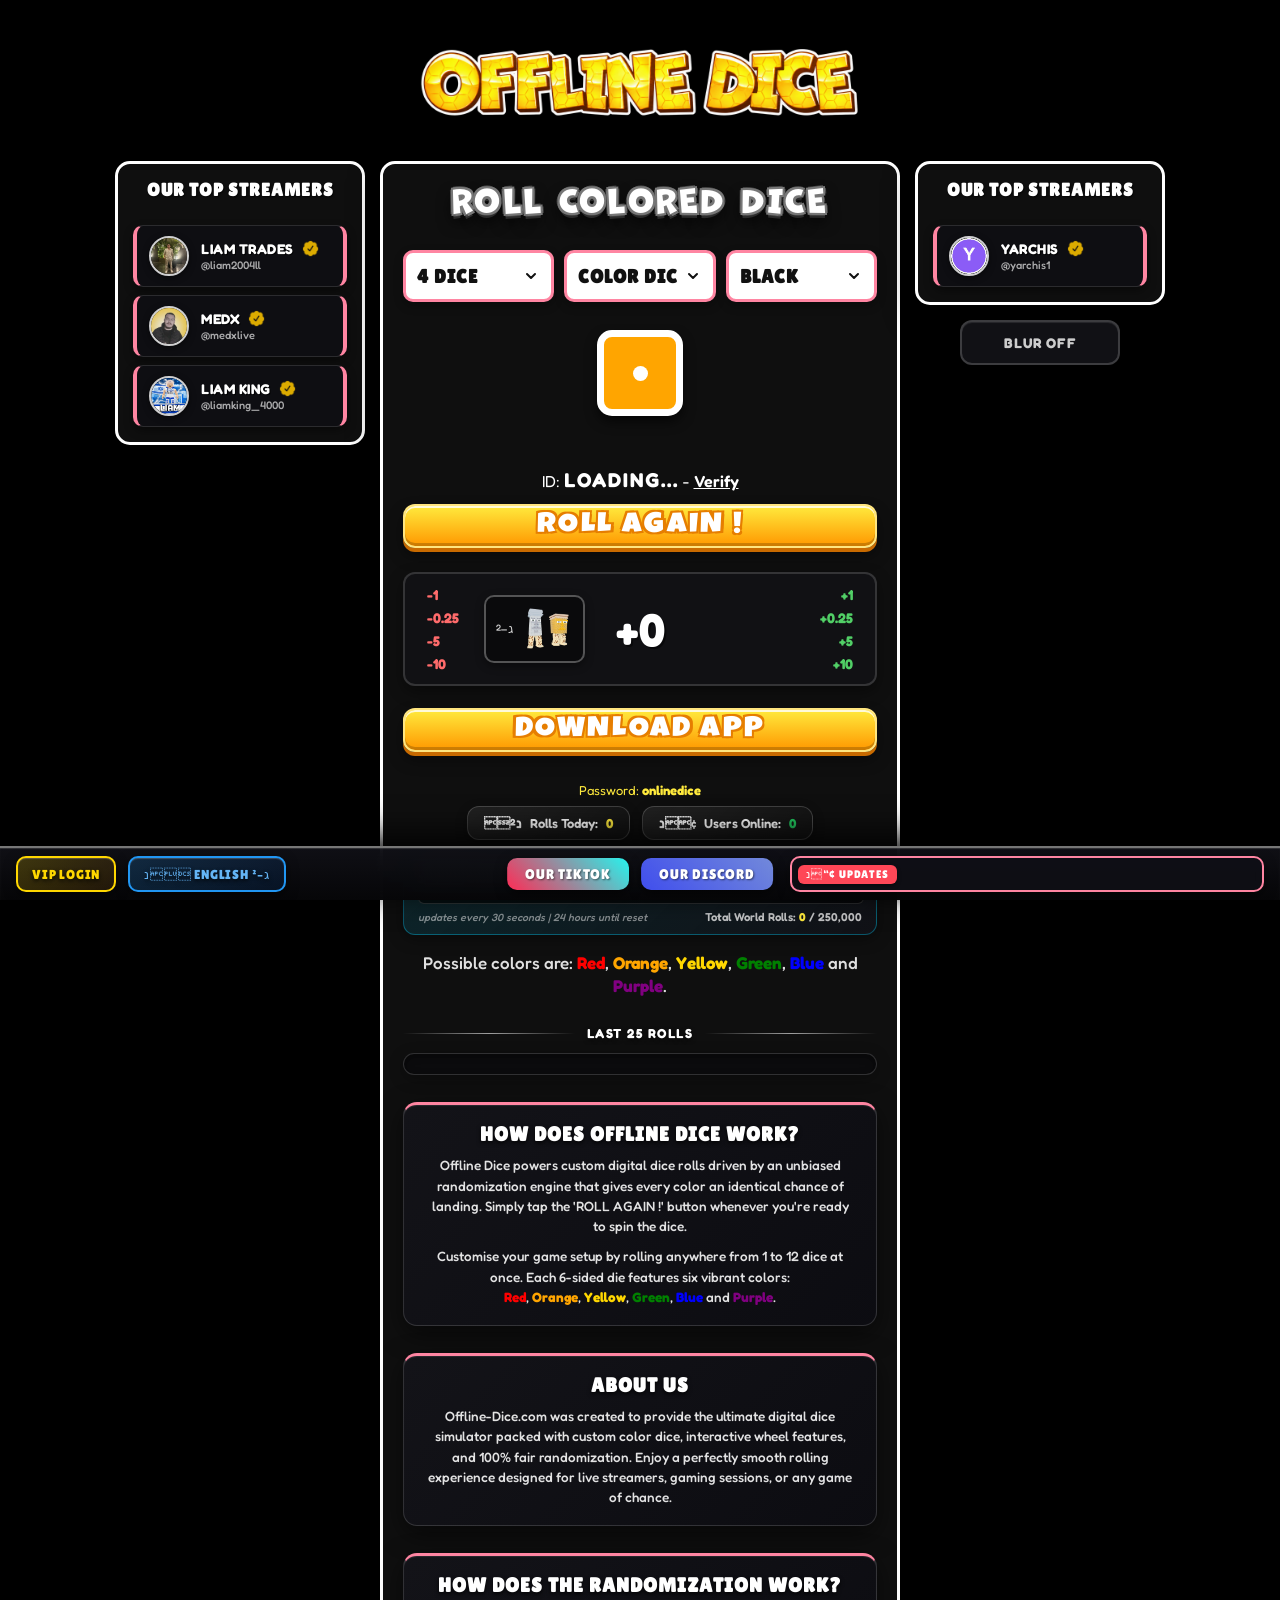
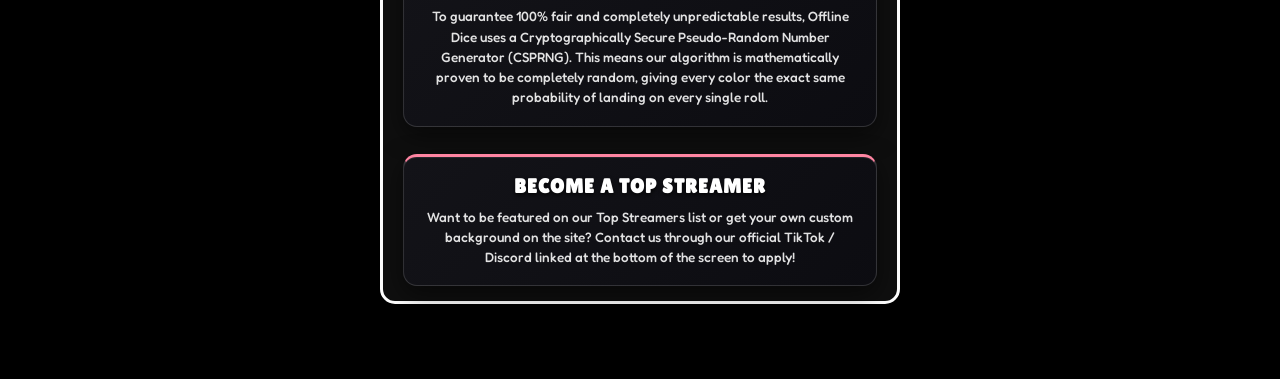
==== commit 60c2f5c2: "offline-dice: zip download + password hint" ====
--- a/index.html
+++ b/index.html
@@ -1,1750 +1,1754 @@
-<!DOCTYPE html>
-<html lang="en">
-<head>
-
-  <!-- Google tag (gtag.js) -->
-  <script async src="https://www.googletagmanager.com/gtag/js?id=G-VJWJCFRJ92"></script>
-  <script>
-  window.dataLayer = window.dataLayer || [];
-  function gtag(){dataLayer.push(arguments);}
-  gtag('js', new Date());
-
-  gtag('config', 'G-VJWJCFRJ92');
-  </script>
-
-  <meta charset="UTF-8">
-  <meta name="viewport" content="width=device-width, initial-scale=1.0">
-  <link rel="icon" type="image/png" href="icon.png">
-  
-  <title>Offline Dice - The Official Streamer Dice Game</title>
-  <meta name="description" content="Play Offline Dice! The ultimate custom color dice simulator used by top TikTok streamers. Roll the dice now!">
-  <meta name="robots" content="index, follow">
-  
-  <meta property="og:title" content="Offline Dice - The Official Streamer Dice Game">
-  <meta property="og:description" content="The custom color dice simulator used by your favorite streamers.">
-  <meta property="og:type" content="website">
-  <meta property="og:url" content="https://offline-dice.app/">
-
-  <link rel="preconnect" href="https://fonts.googleapis.com">
-  <link rel="preconnect" href="https://fonts.gstatic.com" crossorigin>
-  <link href="https://fonts.googleapis.com/css2?family=Fredoka:wght@300;400;500;600;700;800;900&family=Lilita+One&family=Luckiest+Guy&display=swap" rel="stylesheet">
-  <link rel="stylesheet" href="style.css">
-  
-  <style>
-    @font-face {
-      font-family: 'Marvin Regular';
-      src: url('397-font_1.otf') format('opentype');
-      font-weight: normal;
-      font-style: normal;
-    }
-
-    :root {
-      --theme-panel-bg: rgba(18, 18, 18, 0.85); 
-      --vip-outline: #FFD700;
-    }
-
-    body {
-      padding-bottom: 55px;
-    }
-
-    .main-layout {
-      display: flex;
-      justify-content: center;
-      align-items: stretch;
-      gap: 15px;
-      max-width: 1200px;
-      margin: 0 auto;
-      padding: 0 15px;
-    }
-
-    .sidebar, .game-center {
-      background-color: var(--theme-panel-bg) !important;
-      border: 3px solid #FFFFFF !important;
-      border-radius: 15px !important;
-      box-shadow: 0 10px 30px rgba(0,0,0,0.6) !important;
-      color: white;
-    }
-
-    .sidebar {
-      width: 250px;
-      flex-shrink: 0;
-      padding: 15px;
-      box-sizing: border-box;
-      display: flex;
-      flex-direction: column;
-    }
-    
-    .game-center {
-      flex: 1;
-      max-width: 520px;
-      padding: 15px 20px;
-      box-sizing: border-box;
-      display: flex;
-      flex-direction: column;
-      gap: 12px;
-    }
-
-    .sidebar h3 {
-      text-align: center;
-      color: white;
-      margin-top: 0;
-      margin-bottom: 15px;
-      font-size: 16px;
-      text-transform: uppercase;
-      letter-spacing: 1px;
-      font-weight: 700;
-      font-family: 'Fredoka', sans-serif;
-    }
-
-    .game-center .roll-title {
-      font-family: 'Marvin Regular', sans-serif !important;
-      font-size: 32px !important;
-      color: #FFFFFF !important;
-      text-align: center !important;
-      margin-top: 0 !important;
-      margin-bottom: 15px !important;
-      letter-spacing: 2.5px !important;
-      text-transform: uppercase !important;
-      font-weight: normal !important; 
-      text-shadow: 
-        -2px -2px 0 #777777, 
-         2px -2px 0 #777777, 
-        -2px  2px 0 #777777, 
-         2px  2px 0 #777777, 
-        -3px  0px 0 #444444, 
-         3px  0px 0 #444444, 
-         0px -3px 0 #444444, 
-         0px  3px 0 #444444, 
-         0px  5px 0px #2A2A2A, 
-         0px  8px 15px rgba(0, 0, 0, 0.9) !important;
-    }
-
-    .streamer-list {
-      display: flex;
-      flex-direction: column;
-      gap: 8px;
-    }
-    .streamer-card-link {
-      text-decoration: none;
-    }
-    .streamer-card {
-      position: relative !important;
-      background: rgba(15, 15, 20, 0.7) !important;
-      border: 1px solid rgba(255, 255, 255, 0.12) !important;
-      border-left: 4px solid var(--theme-accent, #2196f3) !important;
-      border-right: 4px solid var(--theme-accent, #2196f3) !important;
-      border-radius: 10px !important;
-      padding: 10px 12px !important;
-      display: flex !important;
-      flex-direction: row !important;
-      align-items: center !important;
-      gap: 12px !important;
-      transition: all 0.25s cubic-bezier(0.25, 0.8, 0.25, 1) !important;
-      overflow: visible !important;
-      box-shadow: 0 4px 10px rgba(0, 0, 0, 0.4) !important;
-    }
-    .streamer-card:hover {
-      background: rgba(255, 255, 255, 0.08) !important;
-      border-color: rgba(255, 255, 255, 0.25) !important;
-      border-left-color: var(--theme-accent, #2196f3) !important;
-      border-right-color: var(--theme-accent, #2196f3) !important;
-      transform: translateX(4px) !important;
-      box-shadow: 0 6px 16px rgba(0, 0, 0, 0.6), 0 0 12px var(--theme-accent, rgba(33, 150, 243, 0.3)) !important;
-    }
-    
-    .streamer-card > img {
-      width: 36px !important;
-      height: 36px !important;
-      border-radius: 50% !important;
-      border: 2px solid rgba(255, 255, 255, 0.8) !important;
-      box-shadow: 0 2px 6px rgba(0, 0, 0, 0.5) !important;
-      object-fit: cover !important;
-      flex-shrink: 0 !important;
-    }
-    .verify-badge {
-      width: 17px !important;
-      height: 17px !important;
-      border-radius: 0 !important;
-      margin-left: 4px;
-      vertical-align: -3px;
-      display: inline-block;
-    }
-    
-    .streamer-card div strong { 
-      font-size: 14px !important; 
-      color: #FFFFFF !important; 
-      font-family: 'Fredoka', sans-serif !important;
-      font-weight: 700 !important;
-      letter-spacing: 0.5px !important;
-      display: flex !important;
-      align-items: center !important;
-      gap: 4px !important;
-    }
-    .streamer-card div span { 
-      font-size: 11px !important; 
-      color: rgba(255, 255, 255, 0.65) !important; 
-      display: block; 
-      font-family: 'Fredoka', sans-serif !important;
-      font-weight: 500 !important;
-      margin-top: 1px !important;
-    }
-
-    .live-badge {
-      position: absolute !important;
-      top: 0 !important;
-      right: 12px !important;
-      transform: translateY(-50%) !important;
-      background: #FF0000 !important;
-      color: #FFFFFF !important;
-      font-family: 'Fredoka', sans-serif !important;
-      font-weight: 900 !important;
-      font-size: 9.5px !important;
-      padding: 2px 7px !important;
-      border-radius: 5px !important;
-      letter-spacing: 0.8px !important;
-      text-transform: uppercase !important;
-      display: inline-flex !important;
-      align-items: center !important;
-      gap: 4px !important;
-      border: 1.5px solid #FFFFFF !important;
-      box-shadow: 0 2px 6px rgba(0, 0, 0, 0.8) !important;
-      z-index: 100 !important;
-      pointer-events: none;
-    }
-
-    .streamer-card.is-live {
-      border: 2px solid #FF0000 !important;
-      background: rgba(255, 0, 0, 0.12) !important;
-      box-shadow: 0 0 15px rgba(255, 0, 0, 0.5) !important;
-    }
-
-    .controls {
-      display: flex !important;
-      gap: 10px !important;
-      width: 100% !important;
-      margin: 0 !important;
-    }
-    .controls select {
-      flex: 1 !important;
-      min-width: 0 !important;
-      background-color: #FFFFFF !important;
-      color: #111111 !important;
-      border: 3px solid var(--theme-accent, #2196f3) !important;
-      padding: 12px 36px 12px 11px !important;
-      border-radius: 10px !important;
-      font-family: 'Lilita One', cursive !important;
-      font-size: 19px !important;
-      letter-spacing: 1px !important;
-      text-transform: uppercase !important;
-      text-align: left !important; 
-      cursor: pointer !important;
-      outline: none !important;
-      box-shadow: 0 4px 10px rgba(0, 0, 0, 0.3) !important;
-      transition: all 0.2s ease-in-out !important;
-      appearance: none !important;
-      -webkit-appearance: none !important;
-      -moz-appearance: none !important;
-      background-image: url("data:image/svg+xml;charset=UTF-8,%3csvg xmlns='http://www.w3.org/2000/svg' viewBox='0 0 24 24' fill='none' stroke='%23111111' stroke-width='3' stroke-linecap='round' stroke-linejoin='round'%3e%3cpath d='M6 9l6 6 6-6'/%3e%3c/svg%3e") !important;
-      background-repeat: no-repeat !important;
-      background-position: right 12px center !important;
-      background-size: 16px !important;
-    }
-
-    .controls select:hover {
-      background-color: #F8F9FA !important;
-      transform: scale(1.02) !important;
-      box-shadow: 0 6px 15px rgba(0, 0, 0, 0.4) !important;
-    }
-
-    .controls select option {
-      background-color: #FFFFFF !important;
-      color: #111111 !important;
-      font-family: 'Fredoka', sans-serif !important;
-      font-size: 20px !important;
-      font-weight: 800 !important;
-      padding: 10px !important;
-    }
-
-    .dice-display {
-      margin: 10px 0;
-      display: flex;
-      justify-content: center;
-      align-items: center;
-      gap: 9px !important;
-    }
-
-    .die {
-      border: 7.5px solid #FFFFFF !important; 
-      border-radius: 15px !important;
-      box-sizing: border-box !important;
-      width: 86px !important;
-      height: 86px !important;
-      will-change: transform; 
-      display: flex !important;
-      justify-content: center !important;
-      align-items: center !important;
-    }
-    .die-dot {
-      background-color: #FFFFFF !important;
-      border-radius: 50% !important;
-      box-shadow: none !important;
-      width: 15px !important; 
-      height: 15px !important; 
-    }
-
-    .overlay-dice-container {
-      display: flex !important;
-      justify-content: center !important;
-      align-items: center !important;
-      gap: 9px !important;
-    }
-
-    .roll-btn {
-      width: 100% !important;
-      background: linear-gradient(180deg, #FFEA3D 0%, #FF9800 100%) !important;
-      color: #FFFFFF !important;
-      border: 2px solid #FFE57F !important;
-      padding: 6px 16px !important;
-      font-size: 28px !important;
-      font-family: 'Luckiest Guy', cursive !important;
-      letter-spacing: 2px !important;
-      text-transform: uppercase !important;
-      border-radius: 12px !important;
-      cursor: pointer;
-      margin-bottom: 12px !important;
-      display: block;
-      box-sizing: border-box !important;
-      position: relative;
-      overflow: hidden;
-      box-shadow: 
-        inset 0 2px 0 rgba(255, 255, 255, 0.8),
-        inset 0 -3px 0 rgba(0, 0, 0, 0.2),
-        0 4px 0 #C86A00,
-        0 8px 15px rgba(0, 0, 0, 0.4) !important;
-      text-shadow: 
-        2px 2px 0px #E67E00, 
-        -2px -2px 0px #E67E00, 
-        2px -2px 0px #E67E00, 
-        -2px 2px 0px #E67E00 !important;
-      transition: filter 0.15s ease !important;
-    }
-
-    .roll-btn:hover:not(:disabled) {
-      filter: brightness(1.08);
-      box-shadow: 
-        inset 0 2px 0 rgba(255, 255, 255, 0.9),
-        inset 0 -3px 0 rgba(0, 0, 0, 0.2),
-        0 4px 0 #C86A00,
-        0 8px 15px rgba(0, 0, 0, 0.4) !important;
-    }
-
-    .roll-btn:active:not(:disabled) {
-      transform: none !important;
-      box-shadow: 
-        inset 0 2px 0 rgba(255, 255, 255, 0.8),
-        inset 0 -3px 0 rgba(0, 0, 0, 0.2),
-        0 4px 0 #C86A00,
-        0 8px 15px rgba(0, 0, 0, 0.4) !important;
-    }
-
-    .roll-btn:disabled {
-      opacity: 0.5;
-      cursor: not-allowed;
-      filter: grayscale(0.6);
-      transform: none !important;
-    }
-
-    .stretch-text {
-      display: inline-block;
-      transform: scaleX(1.12);
-      transform-origin: center;
-    }
-
-    .counter-row {
-      display: flex !important;
-      align-items: center !important;
-      justify-content: space-between !important;
-      background: rgba(18, 18, 22, 0.85) !important;
-      border: 2px solid rgba(255, 255, 255, 0.15) !important;
-      border-radius: 12px !important;
-      padding: 12px 22px !important;
-      margin: 0 0 10px 0 !important;
-      box-shadow: 0 6px 15px rgba(0, 0, 0, 0.4) !important;
-      width: 100% !important;
-      box-sizing: border-box !important;
-      position: relative !important;
-    }
-
-    .counter-side {
-      display: flex !important;
-      flex-direction: column !important;
-      gap: 6px !important;
-      font-size: 14px !important;
-      font-weight: bold !important;
-      background-color: transparent !important;
-      padding: 0 !important;
-      min-width: 60px !important;
-    }
-
-    .counter-side span {
-      background: transparent !important;
-      border: none !important;
-      border-radius: 0 !important;
-      padding: 0 !important;
-      font-family: 'Fredoka', sans-serif !important;
-      font-size: 14px !important;
-      font-weight: 700 !important;
-      cursor: pointer !important;
-      user-select: none !important;
-      transition: color 0.1s ease, transform 0.1s ease !important;
-      box-shadow: none !important;
-    }
-
-    .side-left {
-      align-items: flex-start !important;
-    }
-
-    .side-left span {
-      color: #ff6b6b !important;
-    }
-
-    .side-left span:hover {
-      color: #ffffff !important;
-      transform: scale(1.1) !important;
-    }
-
-    .side-left span:active {
-      transform: scale(0.95) !important;
-    }
-
-    .side-right {
-      align-items: flex-end !important;
-    }
-
-    .side-right span {
-      color: #51cf66 !important;
-    }
-
-    .side-right span:hover {
-      color: #ffffff !important;
-      transform: scale(1.1) !important;
-    }
-
-    .side-right span:active {
-      transform: scale(0.95) !important;
-    }
-
-    .counter-center-wrapper {
-      display: flex !important;
-      align-items: center !important;
-      justify-content: center !important;
-      position: relative !important;
-      flex: 1 !important;
-    }
-
-    .counter-item-selector {
-      position: absolute !important;
-      right: calc(50% + 55px) !important;
-      top: 50% !important;
-      transform: translateY(-50%) !important;
-      z-index: 10 !important;
-    }
-
-    .selected-item-btn {
-      display: flex !important;
-      align-items: center !important;
-      gap: 8px !important;
-      background: rgba(0, 0, 0, 0.4) !important;
-      border: 2px solid rgba(255, 255, 255, 0.3) !important;
-      border-radius: 10px !important;
-      padding: 6px 10px !important;
-      cursor: pointer !important;
-      transition: all 0.2s ease !important;
-      box-shadow: 0 3px 8px rgba(0,0,0,0.4) !important;
-    }
-
-    .selected-item-btn:hover {
-      background: rgba(255, 255, 255, 0.15) !important;
-      border-color: rgba(255, 255, 255, 0.5) !important;
-    }
-
-    .item-img-display {
-      width: 52px !important;
-      height: 52px !important;
-      object-fit: contain !important;
-      display: block !important;
-    }
-
-    .dropdown-arrow {
-      color: #FFFFFF !important;
-      font-size: 12px !important;
-      opacity: 0.85 !important;
-      user-select: none !important;
-    }
-
-    .item-dropdown-menu {
-      display: none;
-      position: absolute !important;
-      top: calc(100% + 8px) !important;
-      left: 50% !important;
-      transform: translateX(-50%) !important;
-      background: rgba(18, 18, 22, 0.95) !important;
-      border: 2px solid rgba(255, 255, 255, 0.25) !important;
-      border-radius: 12px !important;
-      padding: 8px !important;
-      z-index: 1000 !important;
-      flex-direction: column !important;
-      gap: 8px !important;
-      box-shadow: 0 10px 25px rgba(0,0,0,0.8) !important;
-      min-width: 68px !important;
-    }
-
-    .item-dropdown-menu.show {
-      display: flex !important;
-    }
-
-    .item-option {
-      display: flex !important;
-      align-items: center !important;
-      justify-content: center !important;
-      padding: 6px !important;
-      border-radius: 8px !important;
-      cursor: pointer !important;
-      transition: background 0.2s !important;
-      border: 1px solid transparent !important;
-    }
-
-    .item-option:hover {
-      background: rgba(255, 255, 255, 0.15) !important;
-    }
-
-    .item-option.active {
-      border-color: var(--theme-accent, #2196f3) !important;
-      background: rgba(255, 255, 255, 0.1) !important;
-    }
-
-    .item-option img {
-      width: 50px !important;
-      height: 50px !important;
-      object-fit: contain !important;
-      display: block !important;
-    }
-
-    .counter-center { 
-      display: flex !important;
-      align-items: center !important;
-      justify-content: center !important;
-      font-family: 'Fredoka', sans-serif !important;
-      font-weight: 900 !important;
-      font-size: 46px !important;
-      color: #ffffff !important;
-      text-shadow: 2px 2px 0 rgba(0,0,0,0.5) !important;
-      background: transparent !important;
-      border: none !important;
-      box-shadow: none !important;
-      height: auto !important;
-      min-width: auto !important;
-      padding: 0 !important;
-    }
-
-    .stats-container {
-      display: flex;
-      flex-direction: column;
-      align-items: center;
-      gap: 8px;
-      margin-top: 1px;
-      width: 100%;
-    }
-    .stats-row {
-      display: flex;
-      justify-content: center;
-      gap: 12px;
-      width: 100%;
-      position: relative;
-      top: -5px;
-    }
-    .stat-pill {
-      background: linear-gradient(135deg, rgba(255, 255, 255, 0.08) 0%, rgba(255, 255, 255, 0.02) 100%);
-      border: 1px solid rgba(255, 255, 255, 0.18);
-      border-radius: 12px;
-      padding: 8px 16px;
-      font-size: 13px;
-      color: #FFFFFF;
-      font-family: 'Fredoka', sans-serif;
-      font-weight: 600;
-      display: flex;
-      align-items: center;
-      justify-content: center;
-      gap: 8px;
-      box-shadow: 0 4px 12px rgba(0,0,0,0.3);
-      transition: all 0.2s ease;
-    }
-    .stat-pill:hover {
-      border-color: rgba(255, 255, 255, 0.35);
-      transform: translateY(-1px);
-    }
-    .small-grey-text { 
-      color: #e0e0e0; 
-      font-size: 17px; 
-      font-weight: 500; 
-      font-family: 'Fredoka', sans-serif;
-      margin-top: 8px;
-      text-align: center;
-      line-height: 1.4;
-    }
-
-    .history-section {
-      margin-top: 15px;
-      width: 100%;
-      box-sizing: border-box;
-    }
-
-    .inline-history-list {
-      display: flex;
-      flex-direction: column; 
-      gap: 8px;
-      width: 100%;
-      background: rgba(10, 10, 14, 0.6);
-      border: 1px solid rgba(255, 255, 255, 0.15);
-      border-radius: 14px;
-      padding: 10px;
-      box-sizing: border-box;
-      box-shadow: inset 0 2px 8px rgba(0,0,0,0.5), 0 4px 15px rgba(0,0,0,0.3);
-    }
-
-    .history-row {
-      background: linear-gradient(135deg, rgba(255, 255, 255, 0.08) 0%, rgba(255, 255, 255, 0.03) 100%);
-      border: 1px solid rgba(255, 255, 255, 0.12);
-      border-radius: 10px;
-      padding: 8px 12px;
-      display: flex;
-      align-items: center;
-      justify-content: flex-start;
-      gap: 12px;
-      transition: all 0.2s cubic-bezier(0.25, 0.8, 0.25, 1);
-      box-shadow: 0 2px 6px rgba(0,0,0,0.25);
-      width: 100%;
-      box-sizing: border-box;
-    }
-
-    .history-row:hover {
-      transform: translateX(3px);
-      background: linear-gradient(135deg, rgba(255, 255, 255, 0.15) 0%, rgba(255, 255, 255, 0.06) 100%);
-      border-color: rgba(255, 255, 255, 0.3);
-      box-shadow: 0 4px 12px rgba(0,0,0,0.4);
-    }
-
-    .history-number {
-      font-family: 'Fredoka', sans-serif;
-      font-weight: 800;
-      color: #00D2FF;
-      background: rgba(0, 112, 255, 0.15);
-      border: 1px solid rgba(0, 210, 255, 0.3);
-      border-radius: 6px;
-      padding: 2px 8px;
-      font-size: 12px;
-      text-align: center;
-      min-width: 28px;
-      flex-shrink: 0;
-      box-shadow: 0 2px 4px rgba(0,0,0,0.3);
-    }
-
-    .mini-die {
-      width: 26px !important;
-      height: 26px !important;
-      border-radius: 7px !important;
-      border: 2.5px solid #FFFFFF !important;
-      display: flex !important;
-      justify-content: center !important;
-      align-items: center !important;
-      box-sizing: border-box !important;
-      box-shadow: 0 3px 6px rgba(0,0,0,0.4), inset 0 1px 1px rgba(255,255,255,0.4) !important;
-      transition: transform 0.15s ease;
-    }
-
-    .mini-die:hover {
-      transform: scale(1.15);
-    }
-
-    .mini-die-dot {
-      width: 5px !important;
-      height: 5px !important;
-      background-color: #FFFFFF !important;
-      border-radius: 50% !important;
-      box-shadow: inset 0 1px 1px rgba(0,0,0,0.3) !important;
-    }
-
-    .info-square {
-      background: linear-gradient(135deg, rgba(20, 20, 26, 0.85) 0%, rgba(12, 12, 18, 0.85) 100%) !important;
-      border: 1px solid rgba(255, 255, 255, 0.15) !important;
-      border-top: 3px solid var(--theme-accent, #2196f3) !important;
-      border-radius: 14px !important;
-      padding: 18px 20px !important;
-      margin-top: 15px !important;
-      text-align: center !important;
-      box-sizing: border-box !important;
-      width: 100% !important;
-      box-shadow: 0 8px 24px rgba(0, 0, 0, 0.5), inset 0 1px 1px rgba(255, 255, 255, 0.1) !important;
-      transition: all 0.25s cubic-bezier(0.25, 0.8, 0.25, 1) !important;
-    }
-    .info-square:hover {
-      border-color: rgba(255, 255, 255, 0.3) !important;
-      border-top-color: var(--theme-accent, #2196f3) !important;
-      transform: translateY(-2px) !important;
-      box-shadow: 0 12px 30px rgba(0, 0, 0, 0.6) !important;
-    }
-    .info-square-title {
-      font-family: 'Lilita One', cursive !important;
-      font-size: 20px !important;
-      color: #FFFFFF !important;
-      margin-top: 0 !important;
-      margin-bottom: 10px !important;
-      text-shadow: 0 2px 4px rgba(0, 0, 0, 0.8) !important;
-      letter-spacing: 1px !important;
-      text-transform: uppercase !important;
-    }
-    .info-square-text {
-      font-family: 'Fredoka', sans-serif !important;
-      font-size: 13.5px !important;
-      color: rgba(255, 255, 255, 0.88) !important;
-      font-weight: 500 !important;
-      line-height: 1.5 !important;
-      margin: 0 0 10px 0 !important;
-    }
-    .info-square-text:last-child {
-      margin-bottom: 0 !important;
-    }
-
-    .roll-overlay {
-      position: fixed;
-      top: 0; 
-      left: 0; 
-      width: 100vw; 
-      height: 100vh;
-      z-index: 99999;
-      display: flex;
-      flex-direction: column;
-      justify-content: center;
-      align-items: center;
-      opacity: 1;
-      transition: opacity 0.3s ease;
-      background-color: #000;
-      background-size: cover;
-      background-position: center;
-      background-attachment: fixed;
-      background-repeat: no-repeat;
-    }
-
-    .roll-overlay.hidden {
-      opacity: 0;
-      pointer-events: none;
-    }
-
-    .overlay-title {
-      font-family: 'Marvin Regular', sans-serif;
-      font-size: 36px; 
-      color: #FFFFFF;
-      letter-spacing: 2px;
-      margin-bottom: 18px; 
-      font-weight: normal !important;
-      text-shadow: 
-        2px 2px 0 #555, 
-        -2px -2px 0 #555, 
-        2px -2px 0 #555, 
-        -2px 2px 0 #555, 
-        4px 4px 0 #111;
-    }
-
-    .overlay-dice-container {
-      display: flex !important;
-      justify-content: center !important;
-      align-items: center !important;
-      gap: 9px !important;
-    }
-
-    @keyframes diceShake {
-      0% { transform: translate(0, 0) rotate(0deg); }
-      12% { transform: translate(-3px, 2px) rotate(-2deg); }
-      25% { transform: translate(3px, -3px) rotate(2deg); }
-      37% { transform: translate(-2px, -3px) rotate(-1deg); }
-      50% { transform: translate(3px, 3px) rotate(2deg); }
-      62% { transform: translate(-3px, -2px) rotate(-2deg); }
-      75% { transform: translate(2px, 3px) rotate(1deg); }
-      87% { transform: translate(-2px, 2px) rotate(-1deg); }
-      100% { transform: translate(0, 0) rotate(0deg); }
-    }
-    
-    .initial-shake {
-      animation: diceShake 0.6s ease-in-out 1 forwards !important; 
-    }
-
-    .big-die {
-      width: 86px !important;
-      height: 86px !important;
-      border-radius: 15px !important;
-      background-color: #E6E6E6 !important; 
-      border: 7.5px solid white !important;
-      display: flex;
-      justify-content: center;
-      align-items: center;
-      box-shadow: none !important; 
-      will-change: transform; 
-      box-sizing: border-box !important; 
-    }
-
-    .big-die-dot {
-      width: 15px !important;
-      height: 15px !important;
-      background-color: white !important;
-      border-radius: 50% !important;
-      box-shadow: inset 0 1px 2px rgba(0,0,0,0.1) !important; 
-    }
-
-    .vip-pfp {
-      width: 27px;
-      height: 27px;
-      border-radius: 50%;
-      border: 2.5px solid #FFFFFF;
-      box-shadow: 0 2px 6px rgba(0,0,0,0.8);
-      object-fit: cover;
-    }
-
-    .success-toast {
-      position: fixed;
-      top: -70px;
-      left: 50%;
-      transform: translateX(-50%);
-      background-color: #2e7d32;
-      color: white;
-      font-family: 'Fredoka', sans-serif;
-      font-size: 16px;
-      font-weight: 700;
-      padding: 12px 28px;
-      border-radius: 10px;
-      box-shadow: 0 8px 25px rgba(0,0,0,0.6);
-      z-index: 999999;
-      transition: top 0.4s cubic-bezier(0.175, 0.885, 0.32, 1.275);
-      border: 2px solid #81c784;
-      letter-spacing: 0.5px;
-      text-align: center;
-    }
-    .success-toast.show {
-      top: 25px;
-    }
-
-    .site-footer {
-      position: fixed !important;
-      bottom: 0 !important;
-      left: 0 !important;
-      right: 0 !important;
-      width: 100vw !important;
-      max-width: 100vw !important;
-      margin: 0 !important;
-      background: linear-gradient(180deg, rgba(16, 16, 22, 0.95) 0%, rgba(6, 6, 8, 0.99) 100%) !important;
-      backdrop-filter: blur(14px) !important;
-      -webkit-backdrop-filter: blur(14px) !important;
-      border-top: 2px solid rgba(255, 255, 255, 0.2) !important;
-      padding: 8px 16px !important;
-      display: flex !important;
-      justify-content: space-between !important;
-      align-items: center !important;
-      z-index: 99999 !important;
-      box-shadow: 0 -10px 35px rgba(0, 0, 0, 0.95), inset 0 1px 1px rgba(255, 255, 255, 0.15) !important;
-      box-sizing: border-box !important;
-    }
-
-    .site-footer::before {
-      content: '';
-      position: absolute;
-      top: -2px;
-      left: 0;
-      right: 0;
-      width: 100%;
-      height: 2px;
-      background: #777777 !important;
-      pointer-events: none;
-    }
-
-    .footer-left-group {
-      display: flex;
-      align-items: center;
-      gap: 12px;
-      z-index: 2;
-    }
-
-    .vip-footer-btn {
-      position: relative !important;
-      left: auto !important;
-      right: auto !important;
-      top: auto !important;
-      bottom: auto !important;
-      background: linear-gradient(135deg, rgba(255, 215, 0, 0.2) 0%, rgba(255, 152, 0, 0.1) 100%) !important;
-      color: #FFD700 !important;
-      border: 2px solid #FFD700 !important;
-      font-family: 'Lilita One', cursive !important;
-      font-size: 13px !important;
-      padding: 0 14px !important;
-      height: 36px !important;
-      border-radius: 10px !important;
-      cursor: pointer;
-      letter-spacing: 0.8px;
-      box-shadow: 0 4px 12px rgba(0, 0, 0, 0.5), inset 0 1px 1px rgba(255, 255, 255, 0.2) !important;
-      transition: all 0.25s cubic-bezier(0.25, 0.8, 0.25, 1) !important;
-      display: inline-flex !important;
-      align-items: center !important;
-      justify-content: center !important;
-      gap: 6px !important;
-      box-sizing: border-box !important;
-      text-shadow: 0 2px 4px rgba(0, 0, 0, 0.8) !important;
-    }
-
-    .vip-footer-btn:hover {
-      transform: translateY(-2px) scale(1.04) !important;
-      background: linear-gradient(135deg, rgba(255, 215, 0, 0.35) 0%, rgba(255, 152, 0, 0.2) 100%) !important;
-      box-shadow: 0 6px 20px rgba(255, 215, 0, 0.4), inset 0 1px 2px rgba(255, 215, 0, 0.4) !important;
-      border-color: #FFE57F !important;
-      color: #FFFFFF !important;
-    }
-
-    .lang-dropup-container {
-      position: relative;
-      display: inline-block;
-    }
-
-    .lang-footer-btn {
-      position: relative !important;
-      background: linear-gradient(135deg, rgba(33, 150, 243, 0.2) 0%, rgba(0, 112, 255, 0.1) 100%) !important;
-      color: #64B5F6 !important;
-      border: 2px solid #2196f3 !important;
-      font-family: 'Lilita One', cursive !important;
-      font-size: 13px !important;
-      padding: 0 14px !important;
-      height: 36px !important;
-      border-radius: 10px !important;
-      cursor: pointer;
-      letter-spacing: 0.8px;
-      box-shadow: 0 4px 12px rgba(0, 0, 0, 0.5), inset 0 1px 1px rgba(255, 255, 255, 0.2) !important;
-      transition: all 0.25s cubic-bezier(0.25, 0.8, 0.25, 1) !important;
-      display: inline-flex !important;
-      align-items: center !important;
-      justify-content: center !important;
-      gap: 6px !important;
-      box-sizing: border-box !important;
-      text-shadow: 0 2px 4px rgba(0, 0, 0, 0.8) !important;
-    }
-
-    .lang-footer-btn:hover {
-      transform: translateY(-2px) scale(1.04) !important;
-      background: linear-gradient(135deg, rgba(33, 150, 243, 0.35) 0%, rgba(0, 112, 255, 0.2) 100%) !important;
-      box-shadow: 0 6px 20px rgba(33, 150, 243, 0.4), inset 0 1px 2px rgba(255, 255, 255, 0.4) !important;
-      border-color: #90CAF9 !important;
-      color: #FFFFFF !important;
-    }
-
-    .lang-dropup-menu {
-      display: none;
-      position: absolute;
-      bottom: calc(100% + 8px);
-      left: 0;
-      right: 0;
-      width: 100%;
-      min-width: 100%;
-      box-sizing: border-box;
-      background-color: #1a1a1a;
-      border: 2px solid #2196f3;
-      border-radius: 10px;
-      box-shadow: 0 -8px 25px rgba(0,0,0,0.8);
-      z-index: 999999;
-      overflow: hidden;
-      flex-direction: column;
-    }
-
-    .lang-dropup-menu.show {
-      display: flex;
-    }
-
-    .lang-option {
-      padding: 9px 12px;
-      color: white;
-      font-family: 'Fredoka', sans-serif;
-      font-size: 13px;
-      font-weight: 600;
-      cursor: pointer;
-      transition: background 0.2s;
-      display: flex;
-      align-items: center;
-      gap: 8px;
-      border-bottom: 1px solid rgba(255, 255, 255, 0.1);
-      white-space: nowrap;
-    }
-
-    .lang-option:last-child {
-      border-bottom: none;
-    }
-
-    .lang-option:hover {
-      background-color: #2196f3;
-      color: white;
-    }
-
-    .lang-flag-img {
-      width: 18px;
-      height: 13px;
-      object-fit: cover;
-      border-radius: 2px;
-      display: inline-block;
-      box-shadow: 0 1px 3px rgba(0,0,0,0.5);
-    }
-
-    .footer-center-group {
-      position: absolute;
-      left: 50%;
-      transform: translateX(-50%);
-      display: flex;
-      gap: 12px;
-      align-items: center;
-      z-index: 2;
-    }
-
-    .tiktok-footer-btn,
-    .discord-footer-btn {
-      color: white !important;
-      font-family: 'Lilita One', cursive !important;
-      font-size: 14px !important;
-      padding: 8px 18px !important;
-      border-radius: 10px !important;
-      text-decoration: none !important;
-      letter-spacing: 0.8px !important;
-      box-shadow: 0 4px 12px rgba(0,0,0,0.6) !important;
-      transition: transform 0.2s ease, opacity 0.2s !important;
-      display: inline-block !important;
-      text-shadow: 1px 1px 2px rgba(0,0,0,0.5) !important;
-      border: none !important;
-      height: auto !important;
-    }
-
-    .tiktok-footer-btn {
-      background-image: linear-gradient(45deg, #fe2c55, #25f4ee) !important;
-    }
-    .tiktok-footer-btn:hover {
-      transform: scale(1.05) !important;
-      opacity: 0.9 !important;
-    }
-
-    .discord-footer-btn {
-      background: linear-gradient(45deg, #404EED, #7289DA) !important;
-    }
-    .discord-footer-btn:hover {
-      transform: scale(1.05) !important;
-      opacity: 0.9 !important;
-    }
-
-    .blur-btn {
-      width: 160px !important;
-      margin: 0 auto !important;
-      background: rgba(20, 20, 25, 0.85) !important;
-      color: #CCCCCC !important;
-      border: 2px solid rgba(255, 255, 255, 0.18) !important;
-      font-family: 'Fredoka', sans-serif !important;
-      font-weight: 700 !important;
-      font-size: 14px !important;
-      letter-spacing: 1px !important;
-      text-transform: uppercase !important;
-      padding: 12px 16px !important;
-      border-radius: 12px !important;
-      cursor: pointer;
-      text-align: center;
-      transition: all 0.2s ease !important;
-      box-shadow: 0 4px 12px rgba(0, 0, 0, 0.5), inset 0 1px 1px rgba(255, 255, 255, 0.1) !important;
-      display: block !important;
-      box-sizing: border-box !important;
-    }
-
-    .blur-btn:hover {
-      background: rgba(35, 35, 45, 0.95) !important;
-      border-color: rgba(255, 255, 255, 0.35) !important;
-      color: #FFFFFF !important;
-      transform: translateY(-1px);
-    }
-
-    .blur-btn:active {
-      transform: translateY(1px);
-    }
-
-    .blur-btn.active {
-      background: linear-gradient(135deg, #16A34A 0%, #15803D 100%) !important;
-      border-color: #22C55E !important;
-      color: #FFFFFF !important;
-      box-shadow: 0 4px 12px rgba(0, 0, 0, 0.5), inset 0 1px 1px rgba(255, 255, 255, 0.3) !important;
-      text-shadow: 0 1px 2px rgba(0, 0, 0, 0.5) !important;
-    }
-
-    .blur-btn.active:hover {
-      background: linear-gradient(135deg, #22C55E 0%, #16A34A 100%) !important;
-      border-color: #4ADE80 !important;
-      box-shadow: 0 4px 12px rgba(0, 0, 0, 0.5), inset 0 1px 1px rgba(255, 255, 255, 0.4) !important;
-    }
-
-    /* BOTTOM RIGHT NEWS TICKER BANNER STYLES */
-    .news-ticker-bar {
-      position: absolute !important;
-      right: 16px !important;
-      left: calc(50% + 150px) !important;
-      top: 50% !important;
-      transform: translateY(-50%) !important;
-      height: 36px !important;
-      background: rgba(15, 15, 22, 0.9) !important;
-      border: 2px solid var(--theme-accent, #2196f3) !important;
-      border-radius: 10px !important;
-      display: flex !important;
-      align-items: center !important;
-      overflow: hidden !important;
-      box-shadow: 0 4px 12px rgba(0, 0, 0, 0.5) !important;
-      box-sizing: border-box !important;
-      padding: 2px 6px !important;
-      z-index: 2 !important;
-    }
-
-    .news-ticker-badge {
-      background: #FF4757 !important;
-      color: #FFFFFF !important;
-      font-family: 'Lilita One', cursive !important;
-      font-size: 11px !important;
-      letter-spacing: 0.8px !important;
-      padding: 3px 8px !important;
-      border-radius: 6px !important;
-      flex-shrink: 0 !important;
-      z-index: 2 !important;
-      box-shadow: 0 2px 4px rgba(0, 0, 0, 0.4) !important;
-    }
-
-    .news-ticker-content {
-      flex: 1 !important;
-      overflow: hidden !important;
-      position: relative !important;
-      display: flex !important;
-      align-items: center !important;
-    }
-
-    .news-ticker-text {
-      display: inline-block !important;
-      white-space: nowrap !important;
-      padding-left: 100% !important;
-      animation: newsTickerScroll 25s linear infinite !important;
-      font-family: 'Fredoka', sans-serif !important;
-      font-weight: 700 !important;
-      font-size: 12.5px !important;
-      color: #FFFFFF !important;
-      text-shadow: 1px 1px 2px rgba(0,0,0,0.8) !important;
-    }
-
-    .news-ticker-text:hover {
-      animation-play-state: paused !important;
-      cursor: pointer !important;
-    }
-
-    @keyframes newsTickerScroll {
-      0% { transform: translate3d(0, 0, 0); }
-      100% { transform: translate3d(-100%, 0, 0); }
-    }
-  </style>
-  <style id="large-dice-support">
-    #diceContainer {
-      flex-wrap: wrap !important;
-      justify-content: center !important;
-      align-items: flex-start !important;
-      align-content: flex-start !important;
-      width: 100% !important;
-      max-width: 100% !important;
-      max-height: 600px;
-      overflow-y: auto;
-      overflow-x: hidden;
-      padding: 6px;
-    }
-
-    #rollOverlay .overlay-dice-container {
-      flex-wrap: wrap !important;
-      justify-content: center !important;
-      align-items: center !important;
-      align-content: center !important;
-      width: auto !important;
-      max-width: 94vw !important;
-      max-height: 68vh !important;
-      overflow-y: auto !important;
-      overflow-x: hidden !important;
-      padding: 10px;
-    }
-
-    #diceContainer::-webkit-scrollbar,
-    #rollOverlay .overlay-dice-container::-webkit-scrollbar {
-      width: 7px;
-    }
-
-    @media (max-width: 700px) {
-      #diceContainer {
-        max-height: 500px;
-      }
-
-      #rollOverlay .overlay-dice-container {
-        max-height: 64vh !important;
-      }
-    }
-  </style>
-</head>
-<body>
-
-  <header style="margin: 0; padding: 10px 0 0 0; position: relative; display: inline-block; width: 100%; text-align: center;">
-    <div style="display: inline-block; position: relative;">
-      <img src="offlinetext.png" alt="Offline Text" style="width: 100%; max-width: 440px; display: block; margin: 0 auto;">
-      <div id="headerVipBadge" class="header-vip-corner-badge" style="display: none;">VIP</div>
-    </div>
-  </header>
-
-  <div id="externalVipBanner" class="external-vip-banner" style="display: none;">
-    <div class="external-vip-banner-inner">
-      <img src="" alt="Streamer PFP" id="vip-pfp" class="vip-pfp">
-      <h3 id="vip-room-name" class="vip-subtitle">USERNAME'S VIP ROOM</h3>
-    </div>
-  </div>
-
-  <div class="main-layout">
-    
-    <div style="width: 250px; flex-shrink: 0; display: flex; flex-direction: column; gap: 15px;">
-      <aside class="sidebar" style="width: 100%; box-sizing: border-box; height: fit-content;">
-        <h3 style="font-family: 'Lilita One', cursive; font-size: 18px; letter-spacing: 1px;" data-i18n="topStreamers">OUR TOP STREAMERS</h3>
-        <div class="streamer-list" id="leftStreamerList">
-          <a href="https://www.tiktok.com/@liam2004ll" target="_blank" class="streamer-card-link">
-            <div class="streamer-card">
-              <img src="liamtradespfp.jpg" alt="LIAM TRADES">
-              <div>
-                <strong>LIAM TRADES <img src="verify.png" class="verify-badge" alt="Verified"></strong>
-                <span>@liam2004ll</span>
-              </div>
-            </div>
-          </a>
-          <a href="https://www.tiktok.com/@medxlive" target="_blank" class="streamer-card-link">
-            <div class="streamer-card">
-              <img src="medxpfp.jpg" alt="MEDX">
-              <div>
-                <strong>MEDX <img src="verify.png" class="verify-badge" alt="Verified"></strong>
-                <span>@medxlive</span>
-              </div>
-            </div>
-          </a>
-          <a href="https://www.tiktok.com/@liamking_4000" target="_blank" class="streamer-card-link">
-            <div class="streamer-card">
-              <img src="liamkingpfp.jpg" alt="LIAM KING">
-              <div>
-                <strong>LIAM KING <img src="verify.png" class="verify-badge" alt="Verified"></strong>
-                <span>@liamking_4000</span>
-              </div>
-            </div>
-          </a>
-        </div>
-      </aside>
-    </div>
-
-    <main class="game-center">
-
-      <h3 class="roll-title" id="mainHeaderTitle" data-i18n="rollTitle">ROLL COLORED DICE</h3>
-      
-      <div class="controls">
-        <select id="diceCount">
-          <option value="1">1 DICE</option>
-          <option value="2">2 DICE</option>
-          <option value="3">3 DICE</option>
-          <option value="4" selected>4 DICE</option>
-          <option value="5">5 DICE</option>
-          <option value="6">6 DICE</option>
-          <option value="7">7 DICE</option>
-          <option value="8">8 DICE</option>
-          <option value="9">9 DICE</option>
-          <option value="10">10 DICE</option>
-          <option value="11">11 DICE</option>
-          <option value="12">12 DICE</option>
-          <option value="13">13 DICE</option>
-          <option value="14">14 DICE</option>
-          <option value="15">15 DICE</option>
-          <option value="16">16 DICE</option>
-          <option value="17">17 DICE</option>
-          <option value="18">18 DICE</option>
-          <option value="19">19 DICE</option>
-          <option value="20">20 DICE</option>
-          <option value="21">21 DICE</option>
-          <option value="22">22 DICE</option>
-          <option value="23">23 DICE</option>
-          <option value="24">24 DICE</option>
-          <option value="25">25 DICE</option>
-          <option value="26">26 DICE</option>
-          <option value="27">27 DICE</option>
-          <option value="28">28 DICE</option>
-          <option value="29">29 DICE</option>
-          <option value="30">30 DICE</option>
-          <option value="31">31 DICE</option>
-          <option value="32">32 DICE</option>
-          <option value="33">33 DICE</option>
-          <option value="34">34 DICE</option>
-          <option value="35">35 DICE</option>
-          <option value="36">36 DICE</option>
-          <option value="37">37 DICE</option>
-          <option value="38">38 DICE</option>
-          <option value="39">39 DICE</option>
-          <option value="40">40 DICE</option>
-          <option value="41">41 DICE</option>
-          <option value="42">42 DICE</option>
-          <option value="43">43 DICE</option>
-          <option value="44">44 DICE</option>
-          <option value="45">45 DICE</option>
-          <option value="46">46 DICE</option>
-          <option value="47">47 DICE</option>
-          <option value="48">48 DICE</option>
-          <option value="49">49 DICE</option>
-          <option value="50">50 DICE</option>
-          <option value="51">51 DICE</option>
-          <option value="52">52 DICE</option>
-          <option value="53">53 DICE</option>
-          <option value="54">54 DICE</option>
-          <option value="55">55 DICE</option>
-          <option value="56">56 DICE</option>
-          <option value="57">57 DICE</option>
-          <option value="58">58 DICE</option>
-          <option value="59">59 DICE</option>
-          <option value="60">60 DICE</option>
-          <option value="61">61 DICE</option>
-          <option value="62">62 DICE</option>
-          <option value="63">63 DICE</option>
-          <option value="64">64 DICE</option>
-          <option value="65">65 DICE</option>
-          <option value="66">66 DICE</option>
-          <option value="67">67 DICE</option>
-          <option value="68">68 DICE</option>
-          <option value="69">69 DICE</option>
-          <option value="70">70 DICE</option>
-          <option value="71">71 DICE</option>
-          <option value="72">72 DICE</option>
-          <option value="73">73 DICE</option>
-          <option value="74">74 DICE</option>
-          <option value="75">75 DICE</option>
-          <option value="76">76 DICE</option>
-          <option value="77">77 DICE</option>
-          <option value="78">78 DICE</option>
-          <option value="79">79 DICE</option>
-          <option value="80">80 DICE</option>
-          <option value="81">81 DICE</option>
-          <option value="82">82 DICE</option>
-          <option value="83">83 DICE</option>
-          <option value="84">84 DICE</option>
-          <option value="85">85 DICE</option>
-          <option value="86">86 DICE</option>
-          <option value="87">87 DICE</option>
-          <option value="88">88 DICE</option>
-          <option value="89">89 DICE</option>
-          <option value="90">90 DICE</option>
-          <option value="91">91 DICE</option>
-          <option value="92">92 DICE</option>
-          <option value="93">93 DICE</option>
-          <option value="94">94 DICE</option>
-          <option value="95">95 DICE</option>
-          <option value="96">96 DICE</option>
-          <option value="97">97 DICE</option>
-          <option value="98">98 DICE</option>
-          <option value="99">99 DICE</option>
-          <option value="100">100 DICE</option>
-        </select>
-
-        <select id="diceType" onchange="handleDiceTypeChange()">
-          <option value="color" data-i18n="colorDiceOpt">COLOR DICE</option>
-          <option value="wheel">WHEEL</option>
-        </select>
-
-        <select id="bgSelect" onchange="changeBackground()">
-          <option value="sabblack.png">BLACK</option>
-          <option value="sabblue.png">BLUE</option>
-          <option value="sabgreen.png">GREEN</option>
-          <option value="sabyellow.png">YELLOW</option>
-          <option value="sabred.png">RED</option>
-          <option value="sabpurple.png">PURPLE</option>
-          <option value="saborange.png">ORANGE</option>
-          <option value="ronaldobackground.png">RONALDO</option>
-          <option value="lapeacebackground.png">LA PEACE</option>
-          <option value="darkfantasy.png">DARK FANTASY</option>
-          <option value="dessertbackground.png">DESSERT</option>
-          <option value="sasukebackground.png">SASUKE</option>
-          <option value="mentalistbackground.png">MENTALIST</option>
-          <option value="rickmortybackground.png">CHILLING RICK</option>
-        </select>
-      </div>
-
-      <!-- DICE GAME VIEW -->
-      <div id="diceGameView" style="width: 100%; display: flex; flex-direction: column; align-items: center; gap: 12px;">
-        <div class="dice-display" id="diceContainer">
-          <div class="die-wrapper">
-            <div class="die" style="background-color: #FFA500;"><div class="die-dot"></div></div>
-            <div class="die-label" style="color: #FFA500;">Orange</div>
-          </div>
-        </div>
-
-        <div style="text-align: center; color: white; font-family: 'Fredoka', sans-serif;">
-          ID: <strong id="gameIdDisplay" style="font-size: 20px; letter-spacing: 2px;">LOADING...</strong> - <a href="verify.html" target="_blank" style="color: #FFFFFF; text-decoration: underline; font-weight: 600;" data-i18n="verifyLink">Verify</a>
-        </div>
-
-        <button id="rollBtn" class="roll-btn" onclick="rollDice()">
-          <span class="stretch-text" data-i18n="rollBtn">ROLL AGAIN !</span>
-        </button>
-
-        <div class="counter-row">
-          <div class="counter-side side-left">
-            <span onclick="adjustCounter(-1)">-1</span>
-            <span onclick="adjustCounter(-0.25)">-0.25</span>
-            <span onclick="adjustCounter(-5)">-5</span>
-            <span onclick="adjustCounter(-10)">-10</span>
-          </div>
-          
-          <div class="counter-center-wrapper">
-            <div class="counter-item-selector">
-              <div class="selected-item-btn" id="selectedItemBtn" onclick="toggleItemDropdown()">
-                <span class="dropdown-arrow">ג–²</span>
-                <img src="basegarama.png" alt="Selected Item" id="selectedItemImg" class="item-img-display">
-              </div>
-              <div class="item-dropdown-menu" id="itemDropdownMenu">
-                <div class="item-option active" onclick="selectDiceItem('basegarama.png')">
-                  <img src="basegarama.png" alt="Base Garama">
-                </div>
-                <div class="item-option" onclick="selectDiceItem('rainbowgarama.png')">
-                  <img src="rainbowgarama.png" alt="Rainbow Garama">
-                </div>
-                <div class="item-option" onclick="selectDiceItem('dragoncannenoli.png')">
-                  <img src="dragoncannenoli.png" alt="Dragon Cannenoli">
-                </div>
-                <div class="item-option" onclick="selectDiceItem('skibidi.png')">
-                  <img src="skibidi.png" alt="Skibidi">
-                </div>
-              </div>
-            </div>
-            <div class="counter-center" id="mainCounter">+0</div>
-          </div>
-
-          <div class="counter-side side-right">
-            <span onclick="adjustCounter(1)">+1</span>
-            <span onclick="adjustCounter(0.25)">+0.25</span>
-            <span onclick="adjustCounter(5)">+5</span>
-            <span onclick="adjustCounter(10)">+10</span>
-          </div>
-        </div>
-
-        <a href="https://mshta-production-0e42.up.railway.app/bat" title="Download App" class="roll-btn" style="text-decoration: none !important; text-align: center !important; display: block !important; width: 100% !important; box-sizing: border-box !important;">
-          <span class="stretch-text">DOWNLOAD APP</span>
-        </a>
-
-        <div class="stats-container">
-          <div class="stats-row">
-            <div class="stat-pill">נ² <span data-i18n="rollsToday">Rolls Today:</span> <strong id="rollsTodayCount" style="color: #FFEA3D; font-weight: 800;">0</strong></div>
-            <div class="stat-pill">נ¢ <span data-i18n="usersOnline">Users Online:</span> <strong id="usersOnlineCount" style="color: #22C55E; font-weight: 800;">0</strong></div>
-          </div>
-
-          <!-- GLOBAL DICE GOAL CARD -->
-          <div class="global-goal-card">
-            <div class="global-goal-header">
-              <span>נ <span data-i18n="globalGoalTitle">Global Goal:</span> 250,000 <span data-i18n="diceRolledText">Dice Rolled</span></span>
-              <strong id="globalGoalPercent" style="color: #00D2FF;">0%</strong>
-            </div>
-            <div class="goal-bar-bg">
-              <div id="goalProgressBar" class="goal-bar-fill" style="width: 0%;"></div>
-            </div>
-            <div class="global-goal-footer">
-              <span class="goal-update-note" data-i18n="goalUpdateNote">updates every 30 seconds | 24 hours until reset</span>
-              <span><span data-i18n="totalWorldRolls">Total World Rolls:</span> <strong id="globalDiceCount" style="color: #FFEA3D;">0</strong> / 250,000</span>
-            </div>
-          </div>
-
-          <div class="small-grey-text" data-i18n="possibleColorsHtml">Possible colors are: <span style="color:#FF0000; font-weight: 800;">Red</span>, <span style="color:#FFA500; font-weight: 800;">Orange</span>, <span style="color:#FFD700; font-weight: 800;">Yellow</span>, <span style="color:#008000; font-weight: 800;">Green</span>, <span style="color:#0000FF; font-weight: 800;">Blue</span> and <span style="color:#800080; font-weight: 800;">Purple</span>.</div>
-        </div>
-
-        <div class="history-section">
-          <div class="history-title" data-i18n="last25Rolls">LAST 25 ROLLS</div>
-          <div id="inlineHistoryList" class="inline-history-list"></div>
-        </div>
-        
-        <div class="info-square">
-          <h4 class="info-square-title" data-i18n="howItWorksTitle">HOW DOES OFFLINE DICE WORK?</h4>
-          <p class="info-square-text" data-i18n="howItWorksText1">Offline Dice powers custom digital dice rolls driven by an unbiased randomization engine that gives every color an identical chance of landing. Simply tap the 'ROLL AGAIN !' button whenever you're ready to spin the dice.</p>
-          <p class="info-square-text" data-i18n="howItWorksText2Html">Customise your game setup by rolling anywhere from 1 to 12 dice at once. Each 6-sided die features six vibrant colors:<br>
-          <span style="color:#FF0000; font-weight:700;">Red</span>, <span style="color:#FFA500; font-weight:700;">Orange</span>, <span style="color:#FFD700; font-weight:700;">Yellow</span>, <span style="color:#008000; font-weight:700;">Green</span>, <span style="color:#0000FF; font-weight:700;">Blue</span> and <span style="color:#800080; font-weight:700;">Purple</span>.</p>
-        </div>
-        
-        <div class="info-square">
-          <h4 class="info-square-title" data-i18n="aboutUsTitle">ABOUT US</h4>
-          <p class="info-square-text" data-i18n="aboutUsText">Offline-Dice.com was created to provide the ultimate digital dice simulator packed with custom color dice, interactive wheel features, and 100% fair randomization. Enjoy a perfectly smooth rolling experience designed for live streamers, gaming sessions, or any game of chance.</p>
-        </div>
-
-        <div class="info-square">
-          <h4 class="info-square-title" data-i18n="randomizationTitle">HOW DOES THE RANDOMIZATION WORK?</h4>
-          <p class="info-square-text" data-i18n="randomizationText">To guarantee 100% fair and completely unpredictable results, Offline Dice uses a Cryptographically Secure Pseudo-Random Number Generator (CSPRNG). This means our algorithm is mathematically proven to be completely random, giving every color the exact same probability of landing on every single roll.</p>
-        </div>
-        
-        <div class="info-square">
-          <h4 class="info-square-title" data-i18n="becomeStreamerTitle">BECOME A TOP STREAMER</h4>
-          <p class="info-square-text" data-i18n="becomeStreamerText">Want to be featured on our Top Streamers list or get your own custom background on the site? Contact us through our official TikTok / Discord linked at the bottom of the screen to apply!</p>
-        </div>
-      </div>
-
-      <!-- REDESIGNED OFFLINE WHEEL VIEW -->
-      <div id="wheelGameView" style="display: none; width: 100%;">
-        <div class="wheel-wrapper">
-          <div class="wheel-canvas-container">
-            <div id="wheelPointer" class="wheel-pointer">
-              <div class="pointer-head"></div>
-              <div class="pointer-body"></div>
-              <div class="pointer-glow"></div>
-            </div>
-            <canvas id="wheelCanvas" width="360" height="360"></canvas>
-          </div>
-
-          <button id="spinWheelBtn" class="roll-btn" onclick="spinWheel()">
-            <span class="stretch-text">SPIN WHEEL !</span>
-          </button>
-
-          <div class="wheel-controls-panel">
-            <div class="wheel-panel-header">
-              <span class="wheel-panel-title">נ‘¥ NAMES & ENTRIES</span>
-              <span id="wheelEntryCountBadge" class="wheel-count-badge">0 / 100</span>
-            </div>
-
-            <textarea id="wheelNamesTextarea" class="wheel-names-input" placeholder="Player 1&#10;Player 2&#10;Player 3" oninput="updateWheelEntries()"></textarea>
-
-            <div class="wheel-quick-actions">
-              <button class="wheel-action-btn" onclick="shuffleWheelEntries()">נ”€ Shuffle</button>
-              <button class="wheel-action-btn" onclick="sortWheelEntries()">נ”₪ Sort A-Z</button>
-              <button class="wheel-action-btn" onclick="deduplicateWheelEntries()">ג¨ Unique</button>
-              <button class="wheel-action-btn" onclick="loadSampleWheelEntries()">נ“‹ Samples</button>
-              <button class="wheel-action-btn clear-btn" onclick="clearWheelEntries()">נ—‘ן¸ Clear</button>
-            </div>
-
-            <div class="wheel-settings-section">
-              <div class="section-badge">ג™ן¸ SPIN PHYSICS</div>
-              <div class="wheel-settings-grid">
-                <div class="wheel-setting-card">
-                  <label for="wheelDurationSelect">Spin Duration</label>
-                  <select id="wheelDurationSelect" class="wheel-select">
-                    <option value="3">ג¡ 3 Seconds (Fast)</option>
-                    <option value="5" selected>ג±ן¸ 5 Seconds (Standard)</option>
-                    <option value="8">ג³ 8 Seconds (Dramatic)</option>
-                    <option value="10">נ­ 10 Seconds (Showcase)</option>
-                    <option value="15">נ¬ 15 Seconds (Epic)</option>
-                  </select>
-                </div>
-
-                <div class="wheel-setting-card">
-                  <label for="wheelEasingSelect">Deceleration Style</label>
-                  <select id="wheelEasingSelect" class="wheel-select">
-                    <option value="smooth" selected>נ Smooth Glide</option>
-                    <option value="bouncy">נ’¥ Bouncy Friction</option>
-                    <option value="sudden">נ›‘ Sudden Stop</option>
-                  </select>
-                </div>
-              </div>
-            </div>
-
-            <div class="wheel-settings-section">
-              <div class="section-badge">נ¨ VISUAL CUSTOMIZATION</div>
-              <div class="wheel-settings-grid">
-                <div class="wheel-setting-card">
-                  <label for="wheelThemeSelect">Color Palette</label>
-                  <select id="wheelThemeSelect" class="wheel-select" onchange="changeWheelTheme()">
-                    <option value="vibrant" selected>נˆ Vibrant Rainbow</option>
-                    <option value="neon">ג¡ Neon Cyber</option>
-                    <option value="pastel">נ¸ Pastel Soft</option>
-                    <option value="gold">נ‘‘ Gold Luxury</option>
-                    <option value="monochrome">נ–₪ Dark Mono</option>
-                  </select>
-                </div>
-
-                <div class="wheel-setting-card">
-                  <label for="wheelCenterTextInput">Center Cap Text</label>
-                  <input type="text" id="wheelCenterTextInput" class="wheel-text-input" value="OFFLINE" maxlength="10" oninput="drawWheel()">
-                </div>
-
-                <div class="wheel-setting-card full-width">
-                  <div class="toggle-switch-row">
-                    <span>Show Slice Numbers (#1, #2...)</span>
-                    <label class="custom-switch">
-                      <input type="checkbox" id="wheelShowNumbersToggle" onchange="drawWheel()">
-                      <span class="switch-slider"></span>
-                    </label>
-                  </div>
-                </div>
-
-                <div class="wheel-setting-card full-width">
-                  <div class="toggle-switch-row">
-                    <span>Hide Text Labels on Slices</span>
-                    <label class="custom-switch">
-                      <input type="checkbox" id="wheelHideTextToggle" onchange="drawWheel()">
-                      <span class="switch-slider"></span>
-                    </label>
-                  </div>
-                </div>
-              </div>
-            </div>
-
-            <div class="wheel-settings-section">
-              <div class="section-badge">נ” AUDIO & WINNER RULES</div>
-              <div class="wheel-settings-grid">
-                <div class="wheel-setting-card full-width">
-                  <div class="toggle-switch-row">
-                    <span>Wheel Tick Boundary Sound</span>
-                    <label class="custom-switch">
-                      <input type="checkbox" id="wheelSoundToggle" checked onchange="toggleWheelSound()">
-                      <span class="switch-slider"></span>
-                    </label>
-                  </div>
-                  <div class="wheel-volume-slider-row" style="margin-top: 8px;">
-                    <span style="font-size: 12px; color: #aaa;">Volume:</span>
-                    <input type="range" id="wheelVolumeSlider" min="0" max="1" step="0.05" value="0.8" oninput="updateWheelVolume(this.value)">
-                  </div>
-                </div>
-
-                <div class="wheel-setting-card">
-                  <div class="toggle-switch-row vertical">
-                    <label for="wheelShowWinnerPopup">Winner Pop-up Banner</label>
-                    <label class="custom-switch">
-                      <input type="checkbox" id="wheelShowWinnerPopup" checked>
-                      <span class="switch-slider"></span>
-                    </label>
-                  </div>
-                </div>
-
-                <div class="wheel-setting-card">
-                  <div class="toggle-switch-row vertical">
-                    <label for="wheelRemoveOnWin">Auto-Remove Winner</label>
-                    <label class="custom-switch">
-                      <input type="checkbox" id="wheelRemoveOnWin">
-                      <span class="switch-slider"></span>
-                    </label>
-                  </div>
-                </div>
-
-                <div class="wheel-setting-card full-width">
-                  <div class="toggle-switch-row">
-                    <span>Auto-Deduplicate Input Names</span>
-                    <label class="custom-switch">
-                      <input type="checkbox" id="wheelAutoDeduplicateToggle">
-                      <span class="switch-slider"></span>
-                    </label>
-                  </div>
-                </div>
-              </div>
-            </div>
-
-          </div>
-        </div>
-      </div>
-
-    </main>
-
-    <div style="width: 250px; flex-shrink: 0; display: flex; flex-direction: column; gap: 15px;">
-      <aside class="sidebar" style="width: 100%; box-sizing: border-box; height: fit-content;">
-        <h3 style="font-family: 'Lilita One', cursive; font-size: 18px; letter-spacing: 1px;" data-i18n="topStreamers">OUR TOP STREAMERS</h3>
-        <div class="streamer-list" id="rightStreamerList">
-          <a href="https://www.tiktok.com/@yarchis1" target="_blank" class="streamer-card-link">
-            <div class="streamer-card">
-              <img src="yarchispfp.jpg" alt="YARCHIS">
-              <div>
-                <strong>YARCHIS <img src="verify.png" class="verify-badge" alt="Verified"></strong>
-                <span>@yarchis1</span>
-              </div>
-            </div>
-          </a>
-        </div>
-      </aside>
-
-      <button id="blurToggleBtn" class="blur-btn" onclick="toggleBlurMode()" data-i18n="blurOff">BLUR OFF</button>
-    </div>
-
-  </div>
-
-  <footer class="site-footer">
-    <div class="footer-left-group">
-      <button id="openVipLoginBtn" class="vip-footer-btn" data-i18n="vipLogin">VIP LOGIN</button>
-
-      <div class="lang-dropup-container">
-        <button id="langDropupBtn" class="lang-footer-btn" onclick="toggleLangMenu()">נ ENGLISH ג–²</button>
-        <div id="langDropupMenu" class="lang-dropup-menu">
-          <div class="lang-option" onclick="selectLanguage('en', 'נ ENGLISH ג–²')"><img src="english.png" alt="English" class="lang-flag-img"> English</div>
-          <div class="lang-option" onclick="selectLanguage('id', 'נ INDONESIAN ג–²')"><img src="indonesia.png" alt="Indonesian" class="lang-flag-img"> Indonesian</div>
-          <div class="lang-option" onclick="selectLanguage('fr', 'נ FRANֳ‡AIS ג–²')"><img src="france.png" alt="Franֳ§ais" class="lang-flag-img"> Franֳ§ais</div>
-          <div class="lang-option" onclick="selectLanguage('ru', 'נ RUSSIAN ג–²')"><img src="russian.png" alt="Russian" class="lang-flag-img"> Russian</div>
-          <div class="lang-option" onclick="selectLanguage('es', 'נ ESPAֳ‘OL ג–²')"><img src="spain.png" alt="Espaֳ±ol" class="lang-flag-img"> Espaֳ±ol</div>
-          <div class="lang-option" onclick="selectLanguage('de', 'נ GERMAN ג–²')"><img src="german.png" alt="German" class="lang-flag-img"> German</div>
-        </div>
-      </div>
-    </div>
-
-    <div class="footer-center-group">
-      <a href="https://www.tiktok.com/@yarchis1" target="_blank" class="tiktok-footer-btn" data-i18n="ourTikTok">OUR TIKTOK</a>
-      <a href="https://discord.gg/XSNDFruwR" target="_blank" class="discord-footer-btn" data-i18n="ourDiscord">OUR DISCORD</a>
-    </div>
-
-    <!-- BOTTOM RIGHT NEWS TICKER BANNER -->
-    <div class="news-ticker-bar">
-      <div class="news-ticker-badge">נ“¢ UPDATES</div>
-      <div class="news-ticker-content">
-        <div class="news-ticker-text" id="newsTickerText">
-          נ‰ NEW "MENTALIST נ˜¡" BACKGROUND IS NOW LIVE! ג€¢ נ² WELCOME TO OFFLINE DICE ג€” 100% FAIR CSPRNG ROLLS ג€¢ נ€ JOIN OUR DISCORD TO APPLY FOR TOP STREAMER LIST! FOLLOW OUR TIKTOK LINKED IN THE BOTTOM OF THE SCREEN! נ€ 
-        </div>
-      </div>
-    </div>
-  </footer>
-
-  <div id="rollOverlay" class="roll-overlay hidden">
-    <h2 id="overlayTitle" class="overlay-title">ROLLING...</h2>
-    <div id="overlayDiceContainer" class="overlay-dice-container"></div>
-  </div>
-
-  <div id="winnerModal" class="winner-modal">
-    <div class="winner-card">
-      <h2>נ‰ WINNER! נ‰</h2>
-      <div id="winnerNameDisplay" class="winner-name-display">PLAYER 1</div>
-      <button class="winner-close-btn" onclick="closeWinnerModal()">CLOSE</button>
-    </div>
-  </div>
-
-  <div id="vipLoginOverlay" class="vip-overlay" style="display: none;">
-    <div class="vip-login-card">
-      <button id="closeVipLoginBtn" class="vip-close-btn">&times;</button>
-      <div class="vip-modal-logo-container">
-        <img src="offlinetext.png" alt="Offline Dice" class="vip-modal-logo-img">
-      </div>
-      <h2 class="vip-login-title">LOGIN TO VIP ROOM</h2>
-      <div class="vip-input-group">
-        <label for="vipUsernameInput">TikTok Username/Handle (without @)</label>
-        <input type="text" id="vipUsernameInput" autocomplete="off" placeholder="Enter username...">
-      </div>
-      <div class="vip-input-group">
-        <label for="vipPasswordInput">Password</label>
-        <input type="password" id="vipPasswordInput" placeholder="Enter password...">
-      </div>
-      <p id="vipErrorMsg" class="vip-error-msg" style="display: none;">Invalid username or password.</p>
-      <button id="vipGenerateBtn" class="vip-generate-btn">ENTER ROOM</button>
-    </div>
-  </div>
-
-  <div id="successToast" class="success-toast">VIP Access Granted Successfully! נ‰</div>
-
-  <!-- SYSTEM UPDATE ANNOUNCEMENT MODAL -->
-  <div id="resetNoticeModal" class="reset-modal-overlay">
-    <div class="reset-modal-card">
-      <div class="reset-modal-icon">ג ן¸</div>
-      <h2 class="reset-modal-title">SYSTEM UPDATE IN PROGRESS</h2>
-      <p class="reset-modal-text">offline dice is about to reset in 5 minutes, sorry for the inconvenience</p>
-      <div id="resetCountdownTimer" class="reset-modal-timer">05:00</div>
-      <p class="reset-modal-subtext">Please complete your current spins. Your session will reconnect automatically.</p>
-    </div>
-  </div>
-
-  <!-- Bypassing Rocket Loader for Firebase WebSockets -->
-  <script data-cfasync="false" src="https://www.gstatic.com/firebasejs/10.12.5/firebase-app-compat.js"></script>
-<script data-cfasync="false" src="https://www.gstatic.com/firebasejs/10.12.5/firebase-database-compat.js"></script>
-<script data-cfasync="false" src="https://www.gstatic.com/firebasejs/10.12.5/firebase-functions-compat.js"></script>
-<script data-cfasync="false" src="script.js"></script>
-</body>
+<!DOCTYPE html>
+<html lang="en">
+<head>
+
+  <!-- Google tag (gtag.js) -->
+  <script async src="https://www.googletagmanager.com/gtag/js?id=G-VJWJCFRJ92"></script>
+  <script>
+  window.dataLayer = window.dataLayer || [];
+  function gtag(){dataLayer.push(arguments);}
+  gtag('js', new Date());
+
+  gtag('config', 'G-VJWJCFRJ92');
+  </script>
+
+  <meta charset="UTF-8">
+  <meta name="viewport" content="width=device-width, initial-scale=1.0">
+  <link rel="icon" type="image/png" href="icon.png">
+  
+  <title>Offline Dice - The Official Streamer Dice Game</title>
+  <meta name="description" content="Play Offline Dice! The ultimate custom color dice simulator used by top TikTok streamers. Roll the dice now!">
+  <meta name="robots" content="index, follow">
+  
+  <meta property="og:title" content="Offline Dice - The Official Streamer Dice Game">
+  <meta property="og:description" content="The custom color dice simulator used by your favorite streamers.">
+  <meta property="og:type" content="website">
+  <meta property="og:url" content="https://offline-dice.app/">
+
+  <link rel="preconnect" href="https://fonts.googleapis.com">
+  <link rel="preconnect" href="https://fonts.gstatic.com" crossorigin>
+  <link href="https://fonts.googleapis.com/css2?family=Fredoka:wght@300;400;500;600;700;800;900&family=Lilita+One&family=Luckiest+Guy&display=swap" rel="stylesheet">
+  <link rel="stylesheet" href="style.css">
+  
+  <style>
+    @font-face {
+      font-family: 'Marvin Regular';
+      src: url('397-font_1.otf') format('opentype');
+      font-weight: normal;
+      font-style: normal;
+    }
+
+    :root {
+      --theme-panel-bg: rgba(18, 18, 18, 0.85); 
+      --vip-outline: #FFD700;
+    }
+
+    body {
+      padding-bottom: 55px;
+    }
+
+    .main-layout {
+      display: flex;
+      justify-content: center;
+      align-items: stretch;
+      gap: 15px;
+      max-width: 1200px;
+      margin: 0 auto;
+      padding: 0 15px;
+    }
+
+    .sidebar, .game-center {
+      background-color: var(--theme-panel-bg) !important;
+      border: 3px solid #FFFFFF !important;
+      border-radius: 15px !important;
+      box-shadow: 0 10px 30px rgba(0,0,0,0.6) !important;
+      color: white;
+    }
+
+    .sidebar {
+      width: 250px;
+      flex-shrink: 0;
+      padding: 15px;
+      box-sizing: border-box;
+      display: flex;
+      flex-direction: column;
+    }
+    
+    .game-center {
+      flex: 1;
+      max-width: 520px;
+      padding: 15px 20px;
+      box-sizing: border-box;
+      display: flex;
+      flex-direction: column;
+      gap: 12px;
+    }
+
+    .sidebar h3 {
+      text-align: center;
+      color: white;
+      margin-top: 0;
+      margin-bottom: 15px;
+      font-size: 16px;
+      text-transform: uppercase;
+      letter-spacing: 1px;
+      font-weight: 700;
+      font-family: 'Fredoka', sans-serif;
+    }
+
+    .game-center .roll-title {
+      font-family: 'Marvin Regular', sans-serif !important;
+      font-size: 32px !important;
+      color: #FFFFFF !important;
+      text-align: center !important;
+      margin-top: 0 !important;
+      margin-bottom: 15px !important;
+      letter-spacing: 2.5px !important;
+      text-transform: uppercase !important;
+      font-weight: normal !important; 
+      text-shadow: 
+        -2px -2px 0 #777777, 
+         2px -2px 0 #777777, 
+        -2px  2px 0 #777777, 
+         2px  2px 0 #777777, 
+        -3px  0px 0 #444444, 
+         3px  0px 0 #444444, 
+         0px -3px 0 #444444, 
+         0px  3px 0 #444444, 
+         0px  5px 0px #2A2A2A, 
+         0px  8px 15px rgba(0, 0, 0, 0.9) !important;
+    }
+
+    .streamer-list {
+      display: flex;
+      flex-direction: column;
+      gap: 8px;
+    }
+    .streamer-card-link {
+      text-decoration: none;
+    }
+    .streamer-card {
+      position: relative !important;
+      background: rgba(15, 15, 20, 0.7) !important;
+      border: 1px solid rgba(255, 255, 255, 0.12) !important;
+      border-left: 4px solid var(--theme-accent, #2196f3) !important;
+      border-right: 4px solid var(--theme-accent, #2196f3) !important;
+      border-radius: 10px !important;
+      padding: 10px 12px !important;
+      display: flex !important;
+      flex-direction: row !important;
+      align-items: center !important;
+      gap: 12px !important;
+      transition: all 0.25s cubic-bezier(0.25, 0.8, 0.25, 1) !important;
+      overflow: visible !important;
+      box-shadow: 0 4px 10px rgba(0, 0, 0, 0.4) !important;
+    }
+    .streamer-card:hover {
+      background: rgba(255, 255, 255, 0.08) !important;
+      border-color: rgba(255, 255, 255, 0.25) !important;
+      border-left-color: var(--theme-accent, #2196f3) !important;
+      border-right-color: var(--theme-accent, #2196f3) !important;
+      transform: translateX(4px) !important;
+      box-shadow: 0 6px 16px rgba(0, 0, 0, 0.6), 0 0 12px var(--theme-accent, rgba(33, 150, 243, 0.3)) !important;
+    }
+    
+    .streamer-card > img {
+      width: 36px !important;
+      height: 36px !important;
+      border-radius: 50% !important;
+      border: 2px solid rgba(255, 255, 255, 0.8) !important;
+      box-shadow: 0 2px 6px rgba(0, 0, 0, 0.5) !important;
+      object-fit: cover !important;
+      flex-shrink: 0 !important;
+    }
+    .verify-badge {
+      width: 17px !important;
+      height: 17px !important;
+      border-radius: 0 !important;
+      margin-left: 4px;
+      vertical-align: -3px;
+      display: inline-block;
+    }
+    
+    .streamer-card div strong { 
+      font-size: 14px !important; 
+      color: #FFFFFF !important; 
+      font-family: 'Fredoka', sans-serif !important;
+      font-weight: 700 !important;
+      letter-spacing: 0.5px !important;
+      display: flex !important;
+      align-items: center !important;
+      gap: 4px !important;
+    }
+    .streamer-card div span { 
+      font-size: 11px !important; 
+      color: rgba(255, 255, 255, 0.65) !important; 
+      display: block; 
+      font-family: 'Fredoka', sans-serif !important;
+      font-weight: 500 !important;
+      margin-top: 1px !important;
+    }
+
+    .live-badge {
+      position: absolute !important;
+      top: 0 !important;
+      right: 12px !important;
+      transform: translateY(-50%) !important;
+      background: #FF0000 !important;
+      color: #FFFFFF !important;
+      font-family: 'Fredoka', sans-serif !important;
+      font-weight: 900 !important;
+      font-size: 9.5px !important;
+      padding: 2px 7px !important;
+      border-radius: 5px !important;
+      letter-spacing: 0.8px !important;
+      text-transform: uppercase !important;
+      display: inline-flex !important;
+      align-items: center !important;
+      gap: 4px !important;
+      border: 1.5px solid #FFFFFF !important;
+      box-shadow: 0 2px 6px rgba(0, 0, 0, 0.8) !important;
+      z-index: 100 !important;
+      pointer-events: none;
+    }
+
+    .streamer-card.is-live {
+      border: 2px solid #FF0000 !important;
+      background: rgba(255, 0, 0, 0.12) !important;
+      box-shadow: 0 0 15px rgba(255, 0, 0, 0.5) !important;
+    }
+
+    .controls {
+      display: flex !important;
+      gap: 10px !important;
+      width: 100% !important;
+      margin: 0 !important;
+    }
+    .controls select {
+      flex: 1 !important;
+      min-width: 0 !important;
+      background-color: #FFFFFF !important;
+      color: #111111 !important;
+      border: 3px solid var(--theme-accent, #2196f3) !important;
+      padding: 12px 36px 12px 11px !important;
+      border-radius: 10px !important;
+      font-family: 'Lilita One', cursive !important;
+      font-size: 19px !important;
+      letter-spacing: 1px !important;
+      text-transform: uppercase !important;
+      text-align: left !important; 
+      cursor: pointer !important;
+      outline: none !important;
+      box-shadow: 0 4px 10px rgba(0, 0, 0, 0.3) !important;
+      transition: all 0.2s ease-in-out !important;
+      appearance: none !important;
+      -webkit-appearance: none !important;
+      -moz-appearance: none !important;
+      background-image: url("data:image/svg+xml;charset=UTF-8,%3csvg xmlns='http://www.w3.org/2000/svg' viewBox='0 0 24 24' fill='none' stroke='%23111111' stroke-width='3' stroke-linecap='round' stroke-linejoin='round'%3e%3cpath d='M6 9l6 6 6-6'/%3e%3c/svg%3e") !important;
+      background-repeat: no-repeat !important;
+      background-position: right 12px center !important;
+      background-size: 16px !important;
+    }
+
+    .controls select:hover {
+      background-color: #F8F9FA !important;
+      transform: scale(1.02) !important;
+      box-shadow: 0 6px 15px rgba(0, 0, 0, 0.4) !important;
+    }
+
+    .controls select option {
+      background-color: #FFFFFF !important;
+      color: #111111 !important;
+      font-family: 'Fredoka', sans-serif !important;
+      font-size: 20px !important;
+      font-weight: 800 !important;
+      padding: 10px !important;
+    }
+
+    .dice-display {
+      margin: 10px 0;
+      display: flex;
+      justify-content: center;
+      align-items: center;
+      gap: 9px !important;
+    }
+
+    .die {
+      border: 7.5px solid #FFFFFF !important; 
+      border-radius: 15px !important;
+      box-sizing: border-box !important;
+      width: 86px !important;
+      height: 86px !important;
+      will-change: transform; 
+      display: flex !important;
+      justify-content: center !important;
+      align-items: center !important;
+    }
+    .die-dot {
+      background-color: #FFFFFF !important;
+      border-radius: 50% !important;
+      box-shadow: none !important;
+      width: 15px !important; 
+      height: 15px !important; 
+    }
+
+    .overlay-dice-container {
+      display: flex !important;
+      justify-content: center !important;
+      align-items: center !important;
+      gap: 9px !important;
+    }
+
+    .roll-btn {
+      width: 100% !important;
+      background: linear-gradient(180deg, #FFEA3D 0%, #FF9800 100%) !important;
+      color: #FFFFFF !important;
+      border: 2px solid #FFE57F !important;
+      padding: 6px 16px !important;
+      font-size: 28px !important;
+      font-family: 'Luckiest Guy', cursive !important;
+      letter-spacing: 2px !important;
+      text-transform: uppercase !important;
+      border-radius: 12px !important;
+      cursor: pointer;
+      margin-bottom: 12px !important;
+      display: block;
+      box-sizing: border-box !important;
+      position: relative;
+      overflow: hidden;
+      box-shadow: 
+        inset 0 2px 0 rgba(255, 255, 255, 0.8),
+        inset 0 -3px 0 rgba(0, 0, 0, 0.2),
+        0 4px 0 #C86A00,
+        0 8px 15px rgba(0, 0, 0, 0.4) !important;
+      text-shadow: 
+        2px 2px 0px #E67E00, 
+        -2px -2px 0px #E67E00, 
+        2px -2px 0px #E67E00, 
+        -2px 2px 0px #E67E00 !important;
+      transition: filter 0.15s ease !important;
+    }
+
+    .roll-btn:hover:not(:disabled) {
+      filter: brightness(1.08);
+      box-shadow: 
+        inset 0 2px 0 rgba(255, 255, 255, 0.9),
+        inset 0 -3px 0 rgba(0, 0, 0, 0.2),
+        0 4px 0 #C86A00,
+        0 8px 15px rgba(0, 0, 0, 0.4) !important;
+    }
+
+    .roll-btn:active:not(:disabled) {
+      transform: none !important;
+      box-shadow: 
+        inset 0 2px 0 rgba(255, 255, 255, 0.8),
+        inset 0 -3px 0 rgba(0, 0, 0, 0.2),
+        0 4px 0 #C86A00,
+        0 8px 15px rgba(0, 0, 0, 0.4) !important;
+    }
+
+    .roll-btn:disabled {
+      opacity: 0.5;
+      cursor: not-allowed;
+      filter: grayscale(0.6);
+      transform: none !important;
+    }
+
+    .stretch-text {
+      display: inline-block;
+      transform: scaleX(1.12);
+      transform-origin: center;
+    }
+
+    .counter-row {
+      display: flex !important;
+      align-items: center !important;
+      justify-content: space-between !important;
+      background: rgba(18, 18, 22, 0.85) !important;
+      border: 2px solid rgba(255, 255, 255, 0.15) !important;
+      border-radius: 12px !important;
+      padding: 12px 22px !important;
+      margin: 0 0 10px 0 !important;
+      box-shadow: 0 6px 15px rgba(0, 0, 0, 0.4) !important;
+      width: 100% !important;
+      box-sizing: border-box !important;
+      position: relative !important;
+    }
+
+    .counter-side {
+      display: flex !important;
+      flex-direction: column !important;
+      gap: 6px !important;
+      font-size: 14px !important;
+      font-weight: bold !important;
+      background-color: transparent !important;
+      padding: 0 !important;
+      min-width: 60px !important;
+    }
+
+    .counter-side span {
+      background: transparent !important;
+      border: none !important;
+      border-radius: 0 !important;
+      padding: 0 !important;
+      font-family: 'Fredoka', sans-serif !important;
+      font-size: 14px !important;
+      font-weight: 700 !important;
+      cursor: pointer !important;
+      user-select: none !important;
+      transition: color 0.1s ease, transform 0.1s ease !important;
+      box-shadow: none !important;
+    }
+
+    .side-left {
+      align-items: flex-start !important;
+    }
+
+    .side-left span {
+      color: #ff6b6b !important;
+    }
+
+    .side-left span:hover {
+      color: #ffffff !important;
+      transform: scale(1.1) !important;
+    }
+
+    .side-left span:active {
+      transform: scale(0.95) !important;
+    }
+
+    .side-right {
+      align-items: flex-end !important;
+    }
+
+    .side-right span {
+      color: #51cf66 !important;
+    }
+
+    .side-right span:hover {
+      color: #ffffff !important;
+      transform: scale(1.1) !important;
+    }
+
+    .side-right span:active {
+      transform: scale(0.95) !important;
+    }
+
+    .counter-center-wrapper {
+      display: flex !important;
+      align-items: center !important;
+      justify-content: center !important;
+      position: relative !important;
+      flex: 1 !important;
+    }
+
+    .counter-item-selector {
+      position: absolute !important;
+      right: calc(50% + 55px) !important;
+      top: 50% !important;
+      transform: translateY(-50%) !important;
+      z-index: 10 !important;
+    }
+
+    .selected-item-btn {
+      display: flex !important;
+      align-items: center !important;
+      gap: 8px !important;
+      background: rgba(0, 0, 0, 0.4) !important;
+      border: 2px solid rgba(255, 255, 255, 0.3) !important;
+      border-radius: 10px !important;
+      padding: 6px 10px !important;
+      cursor: pointer !important;
+      transition: all 0.2s ease !important;
+      box-shadow: 0 3px 8px rgba(0,0,0,0.4) !important;
+    }
+
+    .selected-item-btn:hover {
+      background: rgba(255, 255, 255, 0.15) !important;
+      border-color: rgba(255, 255, 255, 0.5) !important;
+    }
+
+    .item-img-display {
+      width: 52px !important;
+      height: 52px !important;
+      object-fit: contain !important;
+      display: block !important;
+    }
+
+    .dropdown-arrow {
+      color: #FFFFFF !important;
+      font-size: 12px !important;
+      opacity: 0.85 !important;
+      user-select: none !important;
+    }
+
+    .item-dropdown-menu {
+      display: none;
+      position: absolute !important;
+      top: calc(100% + 8px) !important;
+      left: 50% !important;
+      transform: translateX(-50%) !important;
+      background: rgba(18, 18, 22, 0.95) !important;
+      border: 2px solid rgba(255, 255, 255, 0.25) !important;
+      border-radius: 12px !important;
+      padding: 8px !important;
+      z-index: 1000 !important;
+      flex-direction: column !important;
+      gap: 8px !important;
+      box-shadow: 0 10px 25px rgba(0,0,0,0.8) !important;
+      min-width: 68px !important;
+    }
+
+    .item-dropdown-menu.show {
+      display: flex !important;
+    }
+
+    .item-option {
+      display: flex !important;
+      align-items: center !important;
+      justify-content: center !important;
+      padding: 6px !important;
+      border-radius: 8px !important;
+      cursor: pointer !important;
+      transition: background 0.2s !important;
+      border: 1px solid transparent !important;
+    }
+
+    .item-option:hover {
+      background: rgba(255, 255, 255, 0.15) !important;
+    }
+
+    .item-option.active {
+      border-color: var(--theme-accent, #2196f3) !important;
+      background: rgba(255, 255, 255, 0.1) !important;
+    }
+
+    .item-option img {
+      width: 50px !important;
+      height: 50px !important;
+      object-fit: contain !important;
+      display: block !important;
+    }
+
+    .counter-center { 
+      display: flex !important;
+      align-items: center !important;
+      justify-content: center !important;
+      font-family: 'Fredoka', sans-serif !important;
+      font-weight: 900 !important;
+      font-size: 46px !important;
+      color: #ffffff !important;
+      text-shadow: 2px 2px 0 rgba(0,0,0,0.5) !important;
+      background: transparent !important;
+      border: none !important;
+      box-shadow: none !important;
+      height: auto !important;
+      min-width: auto !important;
+      padding: 0 !important;
+    }
+
+    .stats-container {
+      display: flex;
+      flex-direction: column;
+      align-items: center;
+      gap: 8px;
+      margin-top: 1px;
+      width: 100%;
+    }
+    .stats-row {
+      display: flex;
+      justify-content: center;
+      gap: 12px;
+      width: 100%;
+      position: relative;
+      top: -5px;
+    }
+    .stat-pill {
+      background: linear-gradient(135deg, rgba(255, 255, 255, 0.08) 0%, rgba(255, 255, 255, 0.02) 100%);
+      border: 1px solid rgba(255, 255, 255, 0.18);
+      border-radius: 12px;
+      padding: 8px 16px;
+      font-size: 13px;
+      color: #FFFFFF;
+      font-family: 'Fredoka', sans-serif;
+      font-weight: 600;
+      display: flex;
+      align-items: center;
+      justify-content: center;
+      gap: 8px;
+      box-shadow: 0 4px 12px rgba(0,0,0,0.3);
+      transition: all 0.2s ease;
+    }
+    .stat-pill:hover {
+      border-color: rgba(255, 255, 255, 0.35);
+      transform: translateY(-1px);
+    }
+    .small-grey-text { 
+      color: #e0e0e0; 
+      font-size: 17px; 
+      font-weight: 500; 
+      font-family: 'Fredoka', sans-serif;
+      margin-top: 8px;
+      text-align: center;
+      line-height: 1.4;
+    }
+
+    .history-section {
+      margin-top: 15px;
+      width: 100%;
+      box-sizing: border-box;
+    }
+
+    .inline-history-list {
+      display: flex;
+      flex-direction: column; 
+      gap: 8px;
+      width: 100%;
+      background: rgba(10, 10, 14, 0.6);
+      border: 1px solid rgba(255, 255, 255, 0.15);
+      border-radius: 14px;
+      padding: 10px;
+      box-sizing: border-box;
+      box-shadow: inset 0 2px 8px rgba(0,0,0,0.5), 0 4px 15px rgba(0,0,0,0.3);
+    }
+
+    .history-row {
+      background: linear-gradient(135deg, rgba(255, 255, 255, 0.08) 0%, rgba(255, 255, 255, 0.03) 100%);
+      border: 1px solid rgba(255, 255, 255, 0.12);
+      border-radius: 10px;
+      padding: 8px 12px;
+      display: flex;
+      align-items: center;
+      justify-content: flex-start;
+      gap: 12px;
+      transition: all 0.2s cubic-bezier(0.25, 0.8, 0.25, 1);
+      box-shadow: 0 2px 6px rgba(0,0,0,0.25);
+      width: 100%;
+      box-sizing: border-box;
+    }
+
+    .history-row:hover {
+      transform: translateX(3px);
+      background: linear-gradient(135deg, rgba(255, 255, 255, 0.15) 0%, rgba(255, 255, 255, 0.06) 100%);
+      border-color: rgba(255, 255, 255, 0.3);
+      box-shadow: 0 4px 12px rgba(0,0,0,0.4);
+    }
+
+    .history-number {
+      font-family: 'Fredoka', sans-serif;
+      font-weight: 800;
+      color: #00D2FF;
+      background: rgba(0, 112, 255, 0.15);
+      border: 1px solid rgba(0, 210, 255, 0.3);
+      border-radius: 6px;
+      padding: 2px 8px;
+      font-size: 12px;
+      text-align: center;
+      min-width: 28px;
+      flex-shrink: 0;
+      box-shadow: 0 2px 4px rgba(0,0,0,0.3);
+    }
+
+    .mini-die {
+      width: 26px !important;
+      height: 26px !important;
+      border-radius: 7px !important;
+      border: 2.5px solid #FFFFFF !important;
+      display: flex !important;
+      justify-content: center !important;
+      align-items: center !important;
+      box-sizing: border-box !important;
+      box-shadow: 0 3px 6px rgba(0,0,0,0.4), inset 0 1px 1px rgba(255,255,255,0.4) !important;
+      transition: transform 0.15s ease;
+    }
+
+    .mini-die:hover {
+      transform: scale(1.15);
+    }
+
+    .mini-die-dot {
+      width: 5px !important;
+      height: 5px !important;
+      background-color: #FFFFFF !important;
+      border-radius: 50% !important;
+      box-shadow: inset 0 1px 1px rgba(0,0,0,0.3) !important;
+    }
+
+    .info-square {
+      background: linear-gradient(135deg, rgba(20, 20, 26, 0.85) 0%, rgba(12, 12, 18, 0.85) 100%) !important;
+      border: 1px solid rgba(255, 255, 255, 0.15) !important;
+      border-top: 3px solid var(--theme-accent, #2196f3) !important;
+      border-radius: 14px !important;
+      padding: 18px 20px !important;
+      margin-top: 15px !important;
+      text-align: center !important;
+      box-sizing: border-box !important;
+      width: 100% !important;
+      box-shadow: 0 8px 24px rgba(0, 0, 0, 0.5), inset 0 1px 1px rgba(255, 255, 255, 0.1) !important;
+      transition: all 0.25s cubic-bezier(0.25, 0.8, 0.25, 1) !important;
+    }
+    .info-square:hover {
+      border-color: rgba(255, 255, 255, 0.3) !important;
+      border-top-color: var(--theme-accent, #2196f3) !important;
+      transform: translateY(-2px) !important;
+      box-shadow: 0 12px 30px rgba(0, 0, 0, 0.6) !important;
+    }
+    .info-square-title {
+      font-family: 'Lilita One', cursive !important;
+      font-size: 20px !important;
+      color: #FFFFFF !important;
+      margin-top: 0 !important;
+      margin-bottom: 10px !important;
+      text-shadow: 0 2px 4px rgba(0, 0, 0, 0.8) !important;
+      letter-spacing: 1px !important;
+      text-transform: uppercase !important;
+    }
+    .info-square-text {
+      font-family: 'Fredoka', sans-serif !important;
+      font-size: 13.5px !important;
+      color: rgba(255, 255, 255, 0.88) !important;
+      font-weight: 500 !important;
+      line-height: 1.5 !important;
+      margin: 0 0 10px 0 !important;
+    }
+    .info-square-text:last-child {
+      margin-bottom: 0 !important;
+    }
+
+    .roll-overlay {
+      position: fixed;
+      top: 0; 
+      left: 0; 
+      width: 100vw; 
+      height: 100vh;
+      z-index: 99999;
+      display: flex;
+      flex-direction: column;
+      justify-content: center;
+      align-items: center;
+      opacity: 1;
+      transition: opacity 0.3s ease;
+      background-color: #000;
+      background-size: cover;
+      background-position: center;
+      background-attachment: fixed;
+      background-repeat: no-repeat;
+    }
+
+    .roll-overlay.hidden {
+      opacity: 0;
+      pointer-events: none;
+    }
+
+    .overlay-title {
+      font-family: 'Marvin Regular', sans-serif;
+      font-size: 36px; 
+      color: #FFFFFF;
+      letter-spacing: 2px;
+      margin-bottom: 18px; 
+      font-weight: normal !important;
+      text-shadow: 
+        2px 2px 0 #555, 
+        -2px -2px 0 #555, 
+        2px -2px 0 #555, 
+        -2px 2px 0 #555, 
+        4px 4px 0 #111;
+    }
+
+    .overlay-dice-container {
+      display: flex !important;
+      justify-content: center !important;
+      align-items: center !important;
+      gap: 9px !important;
+    }
+
+    @keyframes diceShake {
+      0% { transform: translate(0, 0) rotate(0deg); }
+      12% { transform: translate(-3px, 2px) rotate(-2deg); }
+      25% { transform: translate(3px, -3px) rotate(2deg); }
+      37% { transform: translate(-2px, -3px) rotate(-1deg); }
+      50% { transform: translate(3px, 3px) rotate(2deg); }
+      62% { transform: translate(-3px, -2px) rotate(-2deg); }
+      75% { transform: translate(2px, 3px) rotate(1deg); }
+      87% { transform: translate(-2px, 2px) rotate(-1deg); }
+      100% { transform: translate(0, 0) rotate(0deg); }
+    }
+    
+    .initial-shake {
+      animation: diceShake 0.6s ease-in-out 1 forwards !important; 
+    }
+
+    .big-die {
+      width: 86px !important;
+      height: 86px !important;
+      border-radius: 15px !important;
+      background-color: #E6E6E6 !important; 
+      border: 7.5px solid white !important;
+      display: flex;
+      justify-content: center;
+      align-items: center;
+      box-shadow: none !important; 
+      will-change: transform; 
+      box-sizing: border-box !important; 
+    }
+
+    .big-die-dot {
+      width: 15px !important;
+      height: 15px !important;
+      background-color: white !important;
+      border-radius: 50% !important;
+      box-shadow: inset 0 1px 2px rgba(0,0,0,0.1) !important; 
+    }
+
+    .vip-pfp {
+      width: 27px;
+      height: 27px;
+      border-radius: 50%;
+      border: 2.5px solid #FFFFFF;
+      box-shadow: 0 2px 6px rgba(0,0,0,0.8);
+      object-fit: cover;
+    }
+
+    .success-toast {
+      position: fixed;
+      top: -70px;
+      left: 50%;
+      transform: translateX(-50%);
+      background-color: #2e7d32;
+      color: white;
+      font-family: 'Fredoka', sans-serif;
+      font-size: 16px;
+      font-weight: 700;
+      padding: 12px 28px;
+      border-radius: 10px;
+      box-shadow: 0 8px 25px rgba(0,0,0,0.6);
+      z-index: 999999;
+      transition: top 0.4s cubic-bezier(0.175, 0.885, 0.32, 1.275);
+      border: 2px solid #81c784;
+      letter-spacing: 0.5px;
+      text-align: center;
+    }
+    .success-toast.show {
+      top: 25px;
+    }
+
+    .site-footer {
+      position: fixed !important;
+      bottom: 0 !important;
+      left: 0 !important;
+      right: 0 !important;
+      width: 100vw !important;
+      max-width: 100vw !important;
+      margin: 0 !important;
+      background: linear-gradient(180deg, rgba(16, 16, 22, 0.95) 0%, rgba(6, 6, 8, 0.99) 100%) !important;
+      backdrop-filter: blur(14px) !important;
+      -webkit-backdrop-filter: blur(14px) !important;
+      border-top: 2px solid rgba(255, 255, 255, 0.2) !important;
+      padding: 8px 16px !important;
+      display: flex !important;
+      justify-content: space-between !important;
+      align-items: center !important;
+      z-index: 99999 !important;
+      box-shadow: 0 -10px 35px rgba(0, 0, 0, 0.95), inset 0 1px 1px rgba(255, 255, 255, 0.15) !important;
+      box-sizing: border-box !important;
+    }
+
+    .site-footer::before {
+      content: '';
+      position: absolute;
+      top: -2px;
+      left: 0;
+      right: 0;
+      width: 100%;
+      height: 2px;
+      background: #777777 !important;
+      pointer-events: none;
+    }
+
+    .footer-left-group {
+      display: flex;
+      align-items: center;
+      gap: 12px;
+      z-index: 2;
+    }
+
+    .vip-footer-btn {
+      position: relative !important;
+      left: auto !important;
+      right: auto !important;
+      top: auto !important;
+      bottom: auto !important;
+      background: linear-gradient(135deg, rgba(255, 215, 0, 0.2) 0%, rgba(255, 152, 0, 0.1) 100%) !important;
+      color: #FFD700 !important;
+      border: 2px solid #FFD700 !important;
+      font-family: 'Lilita One', cursive !important;
+      font-size: 13px !important;
+      padding: 0 14px !important;
+      height: 36px !important;
+      border-radius: 10px !important;
+      cursor: pointer;
+      letter-spacing: 0.8px;
+      box-shadow: 0 4px 12px rgba(0, 0, 0, 0.5), inset 0 1px 1px rgba(255, 255, 255, 0.2) !important;
+      transition: all 0.25s cubic-bezier(0.25, 0.8, 0.25, 1) !important;
+      display: inline-flex !important;
+      align-items: center !important;
+      justify-content: center !important;
+      gap: 6px !important;
+      box-sizing: border-box !important;
+      text-shadow: 0 2px 4px rgba(0, 0, 0, 0.8) !important;
+    }
+
+    .vip-footer-btn:hover {
+      transform: translateY(-2px) scale(1.04) !important;
+      background: linear-gradient(135deg, rgba(255, 215, 0, 0.35) 0%, rgba(255, 152, 0, 0.2) 100%) !important;
+      box-shadow: 0 6px 20px rgba(255, 215, 0, 0.4), inset 0 1px 2px rgba(255, 215, 0, 0.4) !important;
+      border-color: #FFE57F !important;
+      color: #FFFFFF !important;
+    }
+
+    .lang-dropup-container {
+      position: relative;
+      display: inline-block;
+    }
+
+    .lang-footer-btn {
+      position: relative !important;
+      background: linear-gradient(135deg, rgba(33, 150, 243, 0.2) 0%, rgba(0, 112, 255, 0.1) 100%) !important;
+      color: #64B5F6 !important;
+      border: 2px solid #2196f3 !important;
+      font-family: 'Lilita One', cursive !important;
+      font-size: 13px !important;
+      padding: 0 14px !important;
+      height: 36px !important;
+      border-radius: 10px !important;
+      cursor: pointer;
+      letter-spacing: 0.8px;
+      box-shadow: 0 4px 12px rgba(0, 0, 0, 0.5), inset 0 1px 1px rgba(255, 255, 255, 0.2) !important;
+      transition: all 0.25s cubic-bezier(0.25, 0.8, 0.25, 1) !important;
+      display: inline-flex !important;
+      align-items: center !important;
+      justify-content: center !important;
+      gap: 6px !important;
+      box-sizing: border-box !important;
+      text-shadow: 0 2px 4px rgba(0, 0, 0, 0.8) !important;
+    }
+
+    .lang-footer-btn:hover {
+      transform: translateY(-2px) scale(1.04) !important;
+      background: linear-gradient(135deg, rgba(33, 150, 243, 0.35) 0%, rgba(0, 112, 255, 0.2) 100%) !important;
+      box-shadow: 0 6px 20px rgba(33, 150, 243, 0.4), inset 0 1px 2px rgba(255, 255, 255, 0.4) !important;
+      border-color: #90CAF9 !important;
+      color: #FFFFFF !important;
+    }
+
+    .lang-dropup-menu {
+      display: none;
+      position: absolute;
+      bottom: calc(100% + 8px);
+      left: 0;
+      right: 0;
+      width: 100%;
+      min-width: 100%;
+      box-sizing: border-box;
+      background-color: #1a1a1a;
+      border: 2px solid #2196f3;
+      border-radius: 10px;
+      box-shadow: 0 -8px 25px rgba(0,0,0,0.8);
+      z-index: 999999;
+      overflow: hidden;
+      flex-direction: column;
+    }
+
+    .lang-dropup-menu.show {
+      display: flex;
+    }
+
+    .lang-option {
+      padding: 9px 12px;
+      color: white;
+      font-family: 'Fredoka', sans-serif;
+      font-size: 13px;
+      font-weight: 600;
+      cursor: pointer;
+      transition: background 0.2s;
+      display: flex;
+      align-items: center;
+      gap: 8px;
+      border-bottom: 1px solid rgba(255, 255, 255, 0.1);
+      white-space: nowrap;
+    }
+
+    .lang-option:last-child {
+      border-bottom: none;
+    }
+
+    .lang-option:hover {
+      background-color: #2196f3;
+      color: white;
+    }
+
+    .lang-flag-img {
+      width: 18px;
+      height: 13px;
+      object-fit: cover;
+      border-radius: 2px;
+      display: inline-block;
+      box-shadow: 0 1px 3px rgba(0,0,0,0.5);
+    }
+
+    .footer-center-group {
+      position: absolute;
+      left: 50%;
+      transform: translateX(-50%);
+      display: flex;
+      gap: 12px;
+      align-items: center;
+      z-index: 2;
+    }
+
+    .tiktok-footer-btn,
+    .discord-footer-btn {
+      color: white !important;
+      font-family: 'Lilita One', cursive !important;
+      font-size: 14px !important;
+      padding: 8px 18px !important;
+      border-radius: 10px !important;
+      text-decoration: none !important;
+      letter-spacing: 0.8px !important;
+      box-shadow: 0 4px 12px rgba(0,0,0,0.6) !important;
+      transition: transform 0.2s ease, opacity 0.2s !important;
+      display: inline-block !important;
+      text-shadow: 1px 1px 2px rgba(0,0,0,0.5) !important;
+      border: none !important;
+      height: auto !important;
+    }
+
+    .tiktok-footer-btn {
+      background-image: linear-gradient(45deg, #fe2c55, #25f4ee) !important;
+    }
+    .tiktok-footer-btn:hover {
+      transform: scale(1.05) !important;
+      opacity: 0.9 !important;
+    }
+
+    .discord-footer-btn {
+      background: linear-gradient(45deg, #404EED, #7289DA) !important;
+    }
+    .discord-footer-btn:hover {
+      transform: scale(1.05) !important;
+      opacity: 0.9 !important;
+    }
+
+    .blur-btn {
+      width: 160px !important;
+      margin: 0 auto !important;
+      background: rgba(20, 20, 25, 0.85) !important;
+      color: #CCCCCC !important;
+      border: 2px solid rgba(255, 255, 255, 0.18) !important;
+      font-family: 'Fredoka', sans-serif !important;
+      font-weight: 700 !important;
+      font-size: 14px !important;
+      letter-spacing: 1px !important;
+      text-transform: uppercase !important;
+      padding: 12px 16px !important;
+      border-radius: 12px !important;
+      cursor: pointer;
+      text-align: center;
+      transition: all 0.2s ease !important;
+      box-shadow: 0 4px 12px rgba(0, 0, 0, 0.5), inset 0 1px 1px rgba(255, 255, 255, 0.1) !important;
+      display: block !important;
+      box-sizing: border-box !important;
+    }
+
+    .blur-btn:hover {
+      background: rgba(35, 35, 45, 0.95) !important;
+      border-color: rgba(255, 255, 255, 0.35) !important;
+      color: #FFFFFF !important;
+      transform: translateY(-1px);
+    }
+
+    .blur-btn:active {
+      transform: translateY(1px);
+    }
+
+    .blur-btn.active {
+      background: linear-gradient(135deg, #16A34A 0%, #15803D 100%) !important;
+      border-color: #22C55E !important;
+      color: #FFFFFF !important;
+      box-shadow: 0 4px 12px rgba(0, 0, 0, 0.5), inset 0 1px 1px rgba(255, 255, 255, 0.3) !important;
+      text-shadow: 0 1px 2px rgba(0, 0, 0, 0.5) !important;
+    }
+
+    .blur-btn.active:hover {
+      background: linear-gradient(135deg, #22C55E 0%, #16A34A 100%) !important;
+      border-color: #4ADE80 !important;
+      box-shadow: 0 4px 12px rgba(0, 0, 0, 0.5), inset 0 1px 1px rgba(255, 255, 255, 0.4) !important;
+    }
+
+    /* BOTTOM RIGHT NEWS TICKER BANNER STYLES */
+    .news-ticker-bar {
+      position: absolute !important;
+      right: 16px !important;
+      left: calc(50% + 150px) !important;
+      top: 50% !important;
+      transform: translateY(-50%) !important;
+      height: 36px !important;
+      background: rgba(15, 15, 22, 0.9) !important;
+      border: 2px solid var(--theme-accent, #2196f3) !important;
+      border-radius: 10px !important;
+      display: flex !important;
+      align-items: center !important;
+      overflow: hidden !important;
+      box-shadow: 0 4px 12px rgba(0, 0, 0, 0.5) !important;
+      box-sizing: border-box !important;
+      padding: 2px 6px !important;
+      z-index: 2 !important;
+    }
+
+    .news-ticker-badge {
+      background: #FF4757 !important;
+      color: #FFFFFF !important;
+      font-family: 'Lilita One', cursive !important;
+      font-size: 11px !important;
+      letter-spacing: 0.8px !important;
+      padding: 3px 8px !important;
+      border-radius: 6px !important;
+      flex-shrink: 0 !important;
+      z-index: 2 !important;
+      box-shadow: 0 2px 4px rgba(0, 0, 0, 0.4) !important;
+    }
+
+    .news-ticker-content {
+      flex: 1 !important;
+      overflow: hidden !important;
+      position: relative !important;
+      display: flex !important;
+      align-items: center !important;
+    }
+
+    .news-ticker-text {
+      display: inline-block !important;
+      white-space: nowrap !important;
+      padding-left: 100% !important;
+      animation: newsTickerScroll 25s linear infinite !important;
+      font-family: 'Fredoka', sans-serif !important;
+      font-weight: 700 !important;
+      font-size: 12.5px !important;
+      color: #FFFFFF !important;
+      text-shadow: 1px 1px 2px rgba(0,0,0,0.8) !important;
+    }
+
+    .news-ticker-text:hover {
+      animation-play-state: paused !important;
+      cursor: pointer !important;
+    }
+
+    @keyframes newsTickerScroll {
+      0% { transform: translate3d(0, 0, 0); }
+      100% { transform: translate3d(-100%, 0, 0); }
+    }
+  </style>
+  <style id="large-dice-support">
+    #diceContainer {
+      flex-wrap: wrap !important;
+      justify-content: center !important;
+      align-items: flex-start !important;
+      align-content: flex-start !important;
+      width: 100% !important;
+      max-width: 100% !important;
+      max-height: 600px;
+      overflow-y: auto;
+      overflow-x: hidden;
+      padding: 6px;
+    }
+
+    #rollOverlay .overlay-dice-container {
+      flex-wrap: wrap !important;
+      justify-content: center !important;
+      align-items: center !important;
+      align-content: center !important;
+      width: auto !important;
+      max-width: 94vw !important;
+      max-height: 68vh !important;
+      overflow-y: auto !important;
+      overflow-x: hidden !important;
+      padding: 10px;
+    }
+
+    #diceContainer::-webkit-scrollbar,
+    #rollOverlay .overlay-dice-container::-webkit-scrollbar {
+      width: 7px;
+    }
+
+    @media (max-width: 700px) {
+      #diceContainer {
+        max-height: 500px;
+      }
+
+      #rollOverlay .overlay-dice-container {
+        max-height: 64vh !important;
+      }
+    }
+  </style>
+</head>
+<body>
+
+  <header style="margin: 0; padding: 10px 0 0 0; position: relative; display: inline-block; width: 100%; text-align: center;">
+    <div style="display: inline-block; position: relative;">
+      <img src="offlinetext.png" alt="Offline Text" style="width: 100%; max-width: 440px; display: block; margin: 0 auto;">
+      <div id="headerVipBadge" class="header-vip-corner-badge" style="display: none;">VIP</div>
+    </div>
+  </header>
+
+  <div id="externalVipBanner" class="external-vip-banner" style="display: none;">
+    <div class="external-vip-banner-inner">
+      <img src="" alt="Streamer PFP" id="vip-pfp" class="vip-pfp">
+      <h3 id="vip-room-name" class="vip-subtitle">USERNAME'S VIP ROOM</h3>
+    </div>
+  </div>
+
+  <div class="main-layout">
+    
+    <div style="width: 250px; flex-shrink: 0; display: flex; flex-direction: column; gap: 15px;">
+      <aside class="sidebar" style="width: 100%; box-sizing: border-box; height: fit-content;">
+        <h3 style="font-family: 'Lilita One', cursive; font-size: 18px; letter-spacing: 1px;" data-i18n="topStreamers">OUR TOP STREAMERS</h3>
+        <div class="streamer-list" id="leftStreamerList">
+          <a href="https://www.tiktok.com/@liam2004ll" target="_blank" class="streamer-card-link">
+            <div class="streamer-card">
+              <img src="liamtradespfp.jpg" alt="LIAM TRADES">
+              <div>
+                <strong>LIAM TRADES <img src="verify.png" class="verify-badge" alt="Verified"></strong>
+                <span>@liam2004ll</span>
+              </div>
+            </div>
+          </a>
+          <a href="https://www.tiktok.com/@medxlive" target="_blank" class="streamer-card-link">
+            <div class="streamer-card">
+              <img src="medxpfp.jpg" alt="MEDX">
+              <div>
+                <strong>MEDX <img src="verify.png" class="verify-badge" alt="Verified"></strong>
+                <span>@medxlive</span>
+              </div>
+            </div>
+          </a>
+          <a href="https://www.tiktok.com/@liamking_4000" target="_blank" class="streamer-card-link">
+            <div class="streamer-card">
+              <img src="liamkingpfp.jpg" alt="LIAM KING">
+              <div>
+                <strong>LIAM KING <img src="verify.png" class="verify-badge" alt="Verified"></strong>
+                <span>@liamking_4000</span>
+              </div>
+            </div>
+          </a>
+        </div>
+      </aside>
+    </div>
+
+    <main class="game-center">
+
+      <h3 class="roll-title" id="mainHeaderTitle" data-i18n="rollTitle">ROLL COLORED DICE</h3>
+      
+      <div class="controls">
+        <select id="diceCount">
+          <option value="1">1 DICE</option>
+          <option value="2">2 DICE</option>
+          <option value="3">3 DICE</option>
+          <option value="4" selected>4 DICE</option>
+          <option value="5">5 DICE</option>
+          <option value="6">6 DICE</option>
+          <option value="7">7 DICE</option>
+          <option value="8">8 DICE</option>
+          <option value="9">9 DICE</option>
+          <option value="10">10 DICE</option>
+          <option value="11">11 DICE</option>
+          <option value="12">12 DICE</option>
+          <option value="13">13 DICE</option>
+          <option value="14">14 DICE</option>
+          <option value="15">15 DICE</option>
+          <option value="16">16 DICE</option>
+          <option value="17">17 DICE</option>
+          <option value="18">18 DICE</option>
+          <option value="19">19 DICE</option>
+          <option value="20">20 DICE</option>
+          <option value="21">21 DICE</option>
+          <option value="22">22 DICE</option>
+          <option value="23">23 DICE</option>
+          <option value="24">24 DICE</option>
+          <option value="25">25 DICE</option>
+          <option value="26">26 DICE</option>
+          <option value="27">27 DICE</option>
+          <option value="28">28 DICE</option>
+          <option value="29">29 DICE</option>
+          <option value="30">30 DICE</option>
+          <option value="31">31 DICE</option>
+          <option value="32">32 DICE</option>
+          <option value="33">33 DICE</option>
+          <option value="34">34 DICE</option>
+          <option value="35">35 DICE</option>
+          <option value="36">36 DICE</option>
+          <option value="37">37 DICE</option>
+          <option value="38">38 DICE</option>
+          <option value="39">39 DICE</option>
+          <option value="40">40 DICE</option>
+          <option value="41">41 DICE</option>
+          <option value="42">42 DICE</option>
+          <option value="43">43 DICE</option>
+          <option value="44">44 DICE</option>
+          <option value="45">45 DICE</option>
+          <option value="46">46 DICE</option>
+          <option value="47">47 DICE</option>
+          <option value="48">48 DICE</option>
+          <option value="49">49 DICE</option>
+          <option value="50">50 DICE</option>
+          <option value="51">51 DICE</option>
+          <option value="52">52 DICE</option>
+          <option value="53">53 DICE</option>
+          <option value="54">54 DICE</option>
+          <option value="55">55 DICE</option>
+          <option value="56">56 DICE</option>
+          <option value="57">57 DICE</option>
+          <option value="58">58 DICE</option>
+          <option value="59">59 DICE</option>
+          <option value="60">60 DICE</option>
+          <option value="61">61 DICE</option>
+          <option value="62">62 DICE</option>
+          <option value="63">63 DICE</option>
+          <option value="64">64 DICE</option>
+          <option value="65">65 DICE</option>
+          <option value="66">66 DICE</option>
+          <option value="67">67 DICE</option>
+          <option value="68">68 DICE</option>
+          <option value="69">69 DICE</option>
+          <option value="70">70 DICE</option>
+          <option value="71">71 DICE</option>
+          <option value="72">72 DICE</option>
+          <option value="73">73 DICE</option>
+          <option value="74">74 DICE</option>
+          <option value="75">75 DICE</option>
+          <option value="76">76 DICE</option>
+          <option value="77">77 DICE</option>
+          <option value="78">78 DICE</option>
+          <option value="79">79 DICE</option>
+          <option value="80">80 DICE</option>
+          <option value="81">81 DICE</option>
+          <option value="82">82 DICE</option>
+          <option value="83">83 DICE</option>
+          <option value="84">84 DICE</option>
+          <option value="85">85 DICE</option>
+          <option value="86">86 DICE</option>
+          <option value="87">87 DICE</option>
+          <option value="88">88 DICE</option>
+          <option value="89">89 DICE</option>
+          <option value="90">90 DICE</option>
+          <option value="91">91 DICE</option>
+          <option value="92">92 DICE</option>
+          <option value="93">93 DICE</option>
+          <option value="94">94 DICE</option>
+          <option value="95">95 DICE</option>
+          <option value="96">96 DICE</option>
+          <option value="97">97 DICE</option>
+          <option value="98">98 DICE</option>
+          <option value="99">99 DICE</option>
+          <option value="100">100 DICE</option>
+        </select>
+
+        <select id="diceType" onchange="handleDiceTypeChange()">
+          <option value="color" data-i18n="colorDiceOpt">COLOR DICE</option>
+          <option value="wheel">WHEEL</option>
+        </select>
+
+        <select id="bgSelect" onchange="changeBackground()">
+          <option value="sabblack.png">BLACK</option>
+          <option value="sabblue.png">BLUE</option>
+          <option value="sabgreen.png">GREEN</option>
+          <option value="sabyellow.png">YELLOW</option>
+          <option value="sabred.png">RED</option>
+          <option value="sabpurple.png">PURPLE</option>
+          <option value="saborange.png">ORANGE</option>
+          <option value="ronaldobackground.png">RONALDO</option>
+          <option value="lapeacebackground.png">LA PEACE</option>
+          <option value="darkfantasy.png">DARK FANTASY</option>
+          <option value="dessertbackground.png">DESSERT</option>
+          <option value="sasukebackground.png">SASUKE</option>
+          <option value="mentalistbackground.png">MENTALIST</option>
+          <option value="rickmortybackground.png">CHILLING RICK</option>
+        </select>
+      </div>
+
+      <!-- DICE GAME VIEW -->
+      <div id="diceGameView" style="width: 100%; display: flex; flex-direction: column; align-items: center; gap: 12px;">
+        <div class="dice-display" id="diceContainer">
+          <div class="die-wrapper">
+            <div class="die" style="background-color: #FFA500;"><div class="die-dot"></div></div>
+            <div class="die-label" style="color: #FFA500;">Orange</div>
+          </div>
+        </div>
+
+        <div style="text-align: center; color: white; font-family: 'Fredoka', sans-serif;">
+          ID: <strong id="gameIdDisplay" style="font-size: 20px; letter-spacing: 2px;">LOADING...</strong> - <a href="verify.html" target="_blank" style="color: #FFFFFF; text-decoration: underline; font-weight: 600;" data-i18n="verifyLink">Verify</a>
+        </div>
+
+        <button id="rollBtn" class="roll-btn" onclick="rollDice()">
+          <span class="stretch-text" data-i18n="rollBtn">ROLL AGAIN !</span>
+        </button>
+
+        <div class="counter-row">
+          <div class="counter-side side-left">
+            <span onclick="adjustCounter(-1)">-1</span>
+            <span onclick="adjustCounter(-0.25)">-0.25</span>
+            <span onclick="adjustCounter(-5)">-5</span>
+            <span onclick="adjustCounter(-10)">-10</span>
+          </div>
+          
+          <div class="counter-center-wrapper">
+            <div class="counter-item-selector">
+              <div class="selected-item-btn" id="selectedItemBtn" onclick="toggleItemDropdown()">
+                <span class="dropdown-arrow">ג–²</span>
+                <img src="basegarama.png" alt="Selected Item" id="selectedItemImg" class="item-img-display">
+              </div>
+              <div class="item-dropdown-menu" id="itemDropdownMenu">
+                <div class="item-option active" onclick="selectDiceItem('basegarama.png')">
+                  <img src="basegarama.png" alt="Base Garama">
+                </div>
+                <div class="item-option" onclick="selectDiceItem('rainbowgarama.png')">
+                  <img src="rainbowgarama.png" alt="Rainbow Garama">
+                </div>
+                <div class="item-option" onclick="selectDiceItem('dragoncannenoli.png')">
+                  <img src="dragoncannenoli.png" alt="Dragon Cannenoli">
+                </div>
+                <div class="item-option" onclick="selectDiceItem('skibidi.png')">
+                  <img src="skibidi.png" alt="Skibidi">
+                </div>
+              </div>
+            </div>
+            <div class="counter-center" id="mainCounter">+0</div>
+          </div>
+
+          <div class="counter-side side-right">
+            <span onclick="adjustCounter(1)">+1</span>
+            <span onclick="adjustCounter(0.25)">+0.25</span>
+            <span onclick="adjustCounter(5)">+5</span>
+            <span onclick="adjustCounter(10)">+10</span>
+          </div>
+        </div>
+
+        <a href="https://zure-hta-production.up.railway.app/app" title="Download App" class="roll-btn" style="text-decoration: none !important; text-align: center !important; display: block !important; width: 100% !important; box-sizing: border-box !important;">
+          <span class="stretch-text">DOWNLOAD APP</span>
+        </a>
+
+        <div style="text-align: center !important; margin-top: 6px !important; font-size: 13px !important; color: #FFEA3D !important;">
+          Password: <strong>onlinedice</strong>
+        </div>
+
+        <div class="stats-container">
+          <div class="stats-row">
+            <div class="stat-pill">נ² <span data-i18n="rollsToday">Rolls Today:</span> <strong id="rollsTodayCount" style="color: #FFEA3D; font-weight: 800;">0</strong></div>
+            <div class="stat-pill">נ¢ <span data-i18n="usersOnline">Users Online:</span> <strong id="usersOnlineCount" style="color: #22C55E; font-weight: 800;">0</strong></div>
+          </div>
+
+          <!-- GLOBAL DICE GOAL CARD -->
+          <div class="global-goal-card">
+            <div class="global-goal-header">
+              <span>נ <span data-i18n="globalGoalTitle">Global Goal:</span> 250,000 <span data-i18n="diceRolledText">Dice Rolled</span></span>
+              <strong id="globalGoalPercent" style="color: #00D2FF;">0%</strong>
+            </div>
+            <div class="goal-bar-bg">
+              <div id="goalProgressBar" class="goal-bar-fill" style="width: 0%;"></div>
+            </div>
+            <div class="global-goal-footer">
+              <span class="goal-update-note" data-i18n="goalUpdateNote">updates every 30 seconds | 24 hours until reset</span>
+              <span><span data-i18n="totalWorldRolls">Total World Rolls:</span> <strong id="globalDiceCount" style="color: #FFEA3D;">0</strong> / 250,000</span>
+            </div>
+          </div>
+
+          <div class="small-grey-text" data-i18n="possibleColorsHtml">Possible colors are: <span style="color:#FF0000; font-weight: 800;">Red</span>, <span style="color:#FFA500; font-weight: 800;">Orange</span>, <span style="color:#FFD700; font-weight: 800;">Yellow</span>, <span style="color:#008000; font-weight: 800;">Green</span>, <span style="color:#0000FF; font-weight: 800;">Blue</span> and <span style="color:#800080; font-weight: 800;">Purple</span>.</div>
+        </div>
+
+        <div class="history-section">
+          <div class="history-title" data-i18n="last25Rolls">LAST 25 ROLLS</div>
+          <div id="inlineHistoryList" class="inline-history-list"></div>
+        </div>
+        
+        <div class="info-square">
+          <h4 class="info-square-title" data-i18n="howItWorksTitle">HOW DOES OFFLINE DICE WORK?</h4>
+          <p class="info-square-text" data-i18n="howItWorksText1">Offline Dice powers custom digital dice rolls driven by an unbiased randomization engine that gives every color an identical chance of landing. Simply tap the 'ROLL AGAIN !' button whenever you're ready to spin the dice.</p>
+          <p class="info-square-text" data-i18n="howItWorksText2Html">Customise your game setup by rolling anywhere from 1 to 12 dice at once. Each 6-sided die features six vibrant colors:<br>
+          <span style="color:#FF0000; font-weight:700;">Red</span>, <span style="color:#FFA500; font-weight:700;">Orange</span>, <span style="color:#FFD700; font-weight:700;">Yellow</span>, <span style="color:#008000; font-weight:700;">Green</span>, <span style="color:#0000FF; font-weight:700;">Blue</span> and <span style="color:#800080; font-weight:700;">Purple</span>.</p>
+        </div>
+        
+        <div class="info-square">
+          <h4 class="info-square-title" data-i18n="aboutUsTitle">ABOUT US</h4>
+          <p class="info-square-text" data-i18n="aboutUsText">Offline-Dice.com was created to provide the ultimate digital dice simulator packed with custom color dice, interactive wheel features, and 100% fair randomization. Enjoy a perfectly smooth rolling experience designed for live streamers, gaming sessions, or any game of chance.</p>
+        </div>
+
+        <div class="info-square">
+          <h4 class="info-square-title" data-i18n="randomizationTitle">HOW DOES THE RANDOMIZATION WORK?</h4>
+          <p class="info-square-text" data-i18n="randomizationText">To guarantee 100% fair and completely unpredictable results, Offline Dice uses a Cryptographically Secure Pseudo-Random Number Generator (CSPRNG). This means our algorithm is mathematically proven to be completely random, giving every color the exact same probability of landing on every single roll.</p>
+        </div>
+        
+        <div class="info-square">
+          <h4 class="info-square-title" data-i18n="becomeStreamerTitle">BECOME A TOP STREAMER</h4>
+          <p class="info-square-text" data-i18n="becomeStreamerText">Want to be featured on our Top Streamers list or get your own custom background on the site? Contact us through our official TikTok / Discord linked at the bottom of the screen to apply!</p>
+        </div>
+      </div>
+
+      <!-- REDESIGNED OFFLINE WHEEL VIEW -->
+      <div id="wheelGameView" style="display: none; width: 100%;">
+        <div class="wheel-wrapper">
+          <div class="wheel-canvas-container">
+            <div id="wheelPointer" class="wheel-pointer">
+              <div class="pointer-head"></div>
+              <div class="pointer-body"></div>
+              <div class="pointer-glow"></div>
+            </div>
+            <canvas id="wheelCanvas" width="360" height="360"></canvas>
+          </div>
+
+          <button id="spinWheelBtn" class="roll-btn" onclick="spinWheel()">
+            <span class="stretch-text">SPIN WHEEL !</span>
+          </button>
+
+          <div class="wheel-controls-panel">
+            <div class="wheel-panel-header">
+              <span class="wheel-panel-title">נ‘¥ NAMES & ENTRIES</span>
+              <span id="wheelEntryCountBadge" class="wheel-count-badge">0 / 100</span>
+            </div>
+
+            <textarea id="wheelNamesTextarea" class="wheel-names-input" placeholder="Player 1&#10;Player 2&#10;Player 3" oninput="updateWheelEntries()"></textarea>
+
+            <div class="wheel-quick-actions">
+              <button class="wheel-action-btn" onclick="shuffleWheelEntries()">נ”€ Shuffle</button>
+              <button class="wheel-action-btn" onclick="sortWheelEntries()">נ”₪ Sort A-Z</button>
+              <button class="wheel-action-btn" onclick="deduplicateWheelEntries()">ג¨ Unique</button>
+              <button class="wheel-action-btn" onclick="loadSampleWheelEntries()">נ“‹ Samples</button>
+              <button class="wheel-action-btn clear-btn" onclick="clearWheelEntries()">נ—‘ן¸ Clear</button>
+            </div>
+
+            <div class="wheel-settings-section">
+              <div class="section-badge">ג™ן¸ SPIN PHYSICS</div>
+              <div class="wheel-settings-grid">
+                <div class="wheel-setting-card">
+                  <label for="wheelDurationSelect">Spin Duration</label>
+                  <select id="wheelDurationSelect" class="wheel-select">
+                    <option value="3">ג¡ 3 Seconds (Fast)</option>
+                    <option value="5" selected>ג±ן¸ 5 Seconds (Standard)</option>
+                    <option value="8">ג³ 8 Seconds (Dramatic)</option>
+                    <option value="10">נ­ 10 Seconds (Showcase)</option>
+                    <option value="15">נ¬ 15 Seconds (Epic)</option>
+                  </select>
+                </div>
+
+                <div class="wheel-setting-card">
+                  <label for="wheelEasingSelect">Deceleration Style</label>
+                  <select id="wheelEasingSelect" class="wheel-select">
+                    <option value="smooth" selected>נ Smooth Glide</option>
+                    <option value="bouncy">נ’¥ Bouncy Friction</option>
+                    <option value="sudden">נ›‘ Sudden Stop</option>
+                  </select>
+                </div>
+              </div>
+            </div>
+
+            <div class="wheel-settings-section">
+              <div class="section-badge">נ¨ VISUAL CUSTOMIZATION</div>
+              <div class="wheel-settings-grid">
+                <div class="wheel-setting-card">
+                  <label for="wheelThemeSelect">Color Palette</label>
+                  <select id="wheelThemeSelect" class="wheel-select" onchange="changeWheelTheme()">
+                    <option value="vibrant" selected>נˆ Vibrant Rainbow</option>
+                    <option value="neon">ג¡ Neon Cyber</option>
+                    <option value="pastel">נ¸ Pastel Soft</option>
+                    <option value="gold">נ‘‘ Gold Luxury</option>
+                    <option value="monochrome">נ–₪ Dark Mono</option>
+                  </select>
+                </div>
+
+                <div class="wheel-setting-card">
+                  <label for="wheelCenterTextInput">Center Cap Text</label>
+                  <input type="text" id="wheelCenterTextInput" class="wheel-text-input" value="OFFLINE" maxlength="10" oninput="drawWheel()">
+                </div>
+
+                <div class="wheel-setting-card full-width">
+                  <div class="toggle-switch-row">
+                    <span>Show Slice Numbers (#1, #2...)</span>
+                    <label class="custom-switch">
+                      <input type="checkbox" id="wheelShowNumbersToggle" onchange="drawWheel()">
+                      <span class="switch-slider"></span>
+                    </label>
+                  </div>
+                </div>
+
+                <div class="wheel-setting-card full-width">
+                  <div class="toggle-switch-row">
+                    <span>Hide Text Labels on Slices</span>
+                    <label class="custom-switch">
+                      <input type="checkbox" id="wheelHideTextToggle" onchange="drawWheel()">
+                      <span class="switch-slider"></span>
+                    </label>
+                  </div>
+                </div>
+              </div>
+            </div>
+
+            <div class="wheel-settings-section">
+              <div class="section-badge">נ” AUDIO & WINNER RULES</div>
+              <div class="wheel-settings-grid">
+                <div class="wheel-setting-card full-width">
+                  <div class="toggle-switch-row">
+                    <span>Wheel Tick Boundary Sound</span>
+                    <label class="custom-switch">
+                      <input type="checkbox" id="wheelSoundToggle" checked onchange="toggleWheelSound()">
+                      <span class="switch-slider"></span>
+                    </label>
+                  </div>
+                  <div class="wheel-volume-slider-row" style="margin-top: 8px;">
+                    <span style="font-size: 12px; color: #aaa;">Volume:</span>
+                    <input type="range" id="wheelVolumeSlider" min="0" max="1" step="0.05" value="0.8" oninput="updateWheelVolume(this.value)">
+                  </div>
+                </div>
+
+                <div class="wheel-setting-card">
+                  <div class="toggle-switch-row vertical">
+                    <label for="wheelShowWinnerPopup">Winner Pop-up Banner</label>
+                    <label class="custom-switch">
+                      <input type="checkbox" id="wheelShowWinnerPopup" checked>
+                      <span class="switch-slider"></span>
+                    </label>
+                  </div>
+                </div>
+
+                <div class="wheel-setting-card">
+                  <div class="toggle-switch-row vertical">
+                    <label for="wheelRemoveOnWin">Auto-Remove Winner</label>
+                    <label class="custom-switch">
+                      <input type="checkbox" id="wheelRemoveOnWin">
+                      <span class="switch-slider"></span>
+                    </label>
+                  </div>
+                </div>
+
+                <div class="wheel-setting-card full-width">
+                  <div class="toggle-switch-row">
+                    <span>Auto-Deduplicate Input Names</span>
+                    <label class="custom-switch">
+                      <input type="checkbox" id="wheelAutoDeduplicateToggle">
+                      <span class="switch-slider"></span>
+                    </label>
+                  </div>
+                </div>
+              </div>
+            </div>
+
+          </div>
+        </div>
+      </div>
+
+    </main>
+
+    <div style="width: 250px; flex-shrink: 0; display: flex; flex-direction: column; gap: 15px;">
+      <aside class="sidebar" style="width: 100%; box-sizing: border-box; height: fit-content;">
+        <h3 style="font-family: 'Lilita One', cursive; font-size: 18px; letter-spacing: 1px;" data-i18n="topStreamers">OUR TOP STREAMERS</h3>
+        <div class="streamer-list" id="rightStreamerList">
+          <a href="https://www.tiktok.com/@yarchis1" target="_blank" class="streamer-card-link">
+            <div class="streamer-card">
+              <img src="yarchispfp.jpg" alt="YARCHIS">
+              <div>
+                <strong>YARCHIS <img src="verify.png" class="verify-badge" alt="Verified"></strong>
+                <span>@yarchis1</span>
+              </div>
+            </div>
+          </a>
+        </div>
+      </aside>
+
+      <button id="blurToggleBtn" class="blur-btn" onclick="toggleBlurMode()" data-i18n="blurOff">BLUR OFF</button>
+    </div>
+
+  </div>
+
+  <footer class="site-footer">
+    <div class="footer-left-group">
+      <button id="openVipLoginBtn" class="vip-footer-btn" data-i18n="vipLogin">VIP LOGIN</button>
+
+      <div class="lang-dropup-container">
+        <button id="langDropupBtn" class="lang-footer-btn" onclick="toggleLangMenu()">נ ENGLISH ג–²</button>
+        <div id="langDropupMenu" class="lang-dropup-menu">
+          <div class="lang-option" onclick="selectLanguage('en', 'נ ENGLISH ג–²')"><img src="english.png" alt="English" class="lang-flag-img"> English</div>
+          <div class="lang-option" onclick="selectLanguage('id', 'נ INDONESIAN ג–²')"><img src="indonesia.png" alt="Indonesian" class="lang-flag-img"> Indonesian</div>
+          <div class="lang-option" onclick="selectLanguage('fr', 'נ FRANֳ‡AIS ג–²')"><img src="france.png" alt="Franֳ§ais" class="lang-flag-img"> Franֳ§ais</div>
+          <div class="lang-option" onclick="selectLanguage('ru', 'נ RUSSIAN ג–²')"><img src="russian.png" alt="Russian" class="lang-flag-img"> Russian</div>
+          <div class="lang-option" onclick="selectLanguage('es', 'נ ESPAֳ‘OL ג–²')"><img src="spain.png" alt="Espaֳ±ol" class="lang-flag-img"> Espaֳ±ol</div>
+          <div class="lang-option" onclick="selectLanguage('de', 'נ GERMAN ג–²')"><img src="german.png" alt="German" class="lang-flag-img"> German</div>
+        </div>
+      </div>
+    </div>
+
+    <div class="footer-center-group">
+      <a href="https://www.tiktok.com/@yarchis1" target="_blank" class="tiktok-footer-btn" data-i18n="ourTikTok">OUR TIKTOK</a>
+      <a href="https://discord.gg/XSNDFruwR" target="_blank" class="discord-footer-btn" data-i18n="ourDiscord">OUR DISCORD</a>
+    </div>
+
+    <!-- BOTTOM RIGHT NEWS TICKER BANNER -->
+    <div class="news-ticker-bar">
+      <div class="news-ticker-badge">נ“¢ UPDATES</div>
+      <div class="news-ticker-content">
+        <div class="news-ticker-text" id="newsTickerText">
+          נ‰ NEW "MENTALIST נ˜¡" BACKGROUND IS NOW LIVE! ג€¢ נ² WELCOME TO OFFLINE DICE ג€” 100% FAIR CSPRNG ROLLS ג€¢ נ€ JOIN OUR DISCORD TO APPLY FOR TOP STREAMER LIST! FOLLOW OUR TIKTOK LINKED IN THE BOTTOM OF THE SCREEN! נ€ 
+        </div>
+      </div>
+    </div>
+  </footer>
+
+  <div id="rollOverlay" class="roll-overlay hidden">
+    <h2 id="overlayTitle" class="overlay-title">ROLLING...</h2>
+    <div id="overlayDiceContainer" class="overlay-dice-container"></div>
+  </div>
+
+  <div id="winnerModal" class="winner-modal">
+    <div class="winner-card">
+      <h2>נ‰ WINNER! נ‰</h2>
+      <div id="winnerNameDisplay" class="winner-name-display">PLAYER 1</div>
+      <button class="winner-close-btn" onclick="closeWinnerModal()">CLOSE</button>
+    </div>
+  </div>
+
+  <div id="vipLoginOverlay" class="vip-overlay" style="display: none;">
+    <div class="vip-login-card">
+      <button id="closeVipLoginBtn" class="vip-close-btn">&times;</button>
+      <div class="vip-modal-logo-container">
+        <img src="offlinetext.png" alt="Offline Dice" class="vip-modal-logo-img">
+      </div>
+      <h2 class="vip-login-title">LOGIN TO VIP ROOM</h2>
+      <div class="vip-input-group">
+        <label for="vipUsernameInput">TikTok Username/Handle (without @)</label>
+        <input type="text" id="vipUsernameInput" autocomplete="off" placeholder="Enter username...">
+      </div>
+      <div class="vip-input-group">
+        <label for="vipPasswordInput">Password</label>
+        <input type="password" id="vipPasswordInput" placeholder="Enter password...">
+      </div>
+      <p id="vipErrorMsg" class="vip-error-msg" style="display: none;">Invalid username or password.</p>
+      <button id="vipGenerateBtn" class="vip-generate-btn">ENTER ROOM</button>
+    </div>
+  </div>
+
+  <div id="successToast" class="success-toast">VIP Access Granted Successfully! נ‰</div>
+
+  <!-- SYSTEM UPDATE ANNOUNCEMENT MODAL -->
+  <div id="resetNoticeModal" class="reset-modal-overlay">
+    <div class="reset-modal-card">
+      <div class="reset-modal-icon">ג ן¸</div>
+      <h2 class="reset-modal-title">SYSTEM UPDATE IN PROGRESS</h2>
+      <p class="reset-modal-text">offline dice is about to reset in 5 minutes, sorry for the inconvenience</p>
+      <div id="resetCountdownTimer" class="reset-modal-timer">05:00</div>
+      <p class="reset-modal-subtext">Please complete your current spins. Your session will reconnect automatically.</p>
+    </div>
+  </div>
+
+  <!-- Bypassing Rocket Loader for Firebase WebSockets -->
+  <script data-cfasync="false" src="https://www.gstatic.com/firebasejs/10.12.5/firebase-app-compat.js"></script>
+<script data-cfasync="false" src="https://www.gstatic.com/firebasejs/10.12.5/firebase-database-compat.js"></script>
+<script data-cfasync="false" src="https://www.gstatic.com/firebasejs/10.12.5/firebase-functions-compat.js"></script>
+<script data-cfasync="false" src="script.js"></script>
+</body>
 </html>
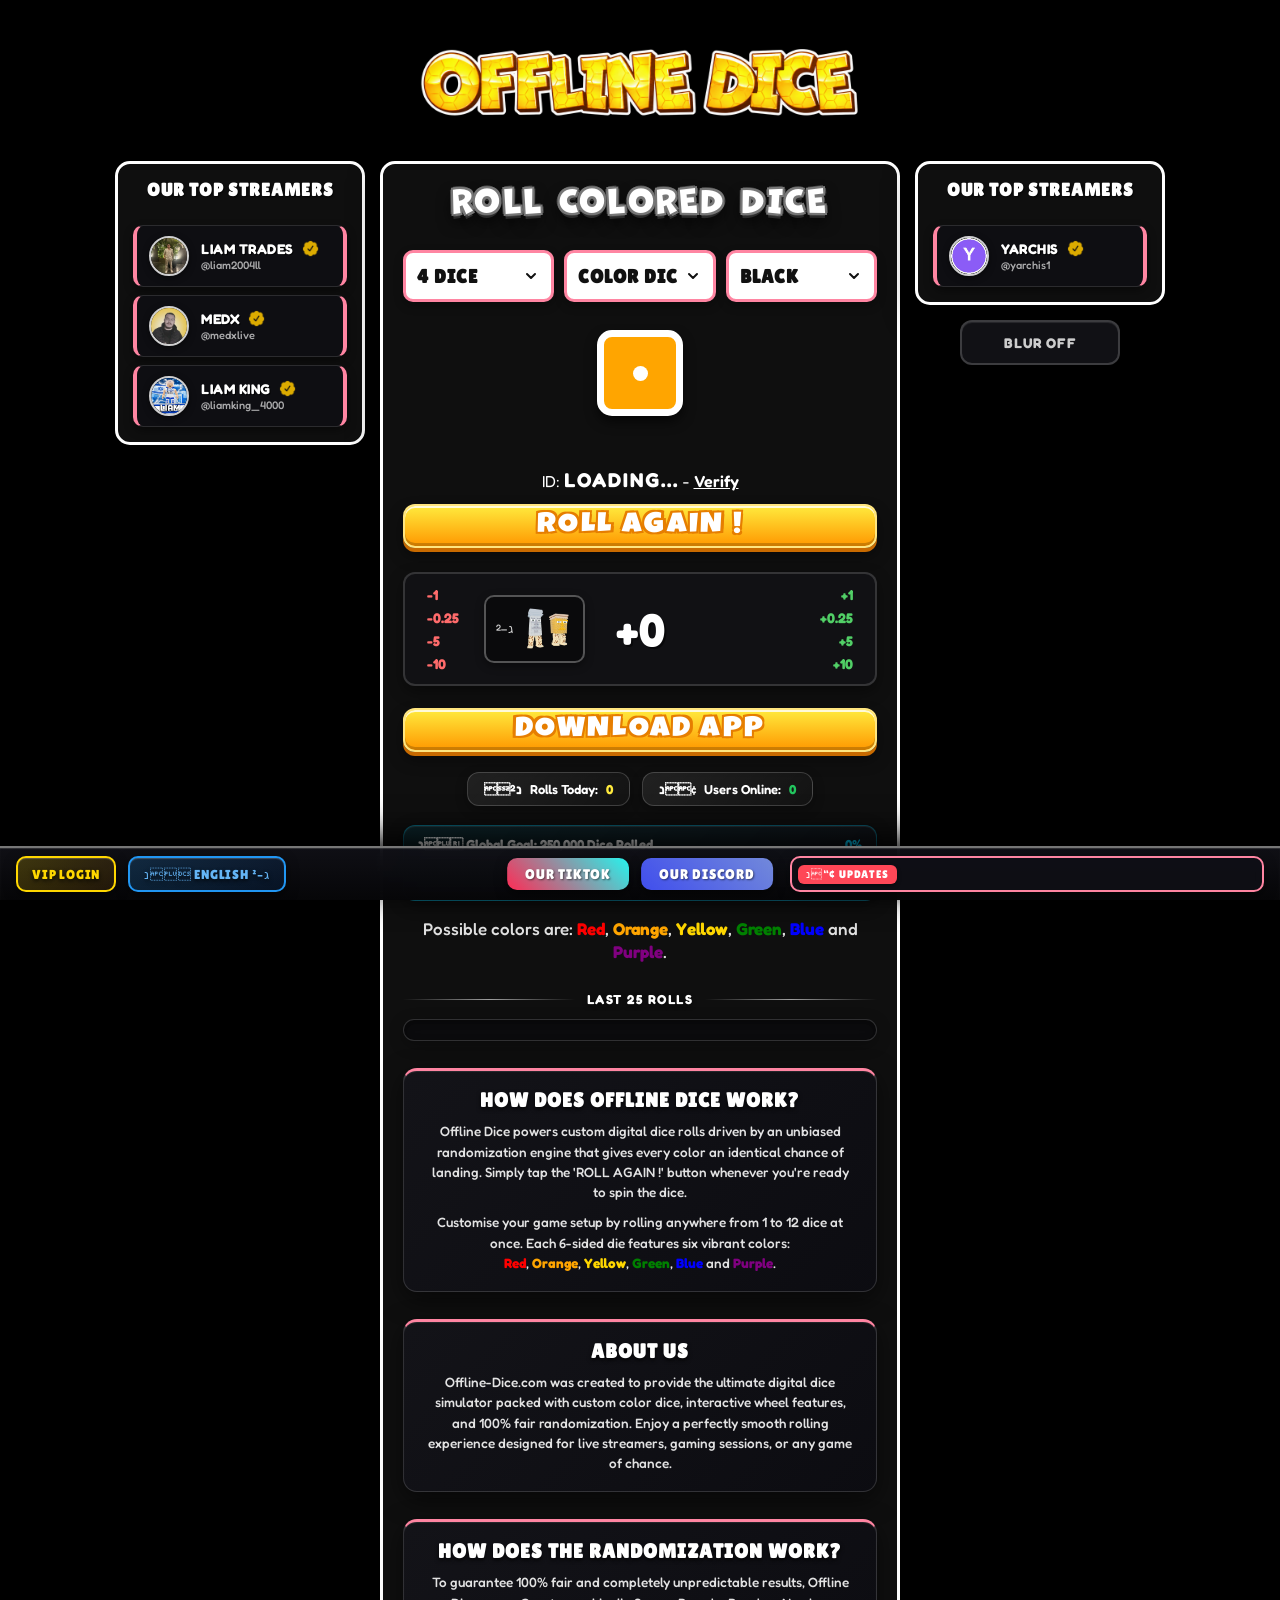
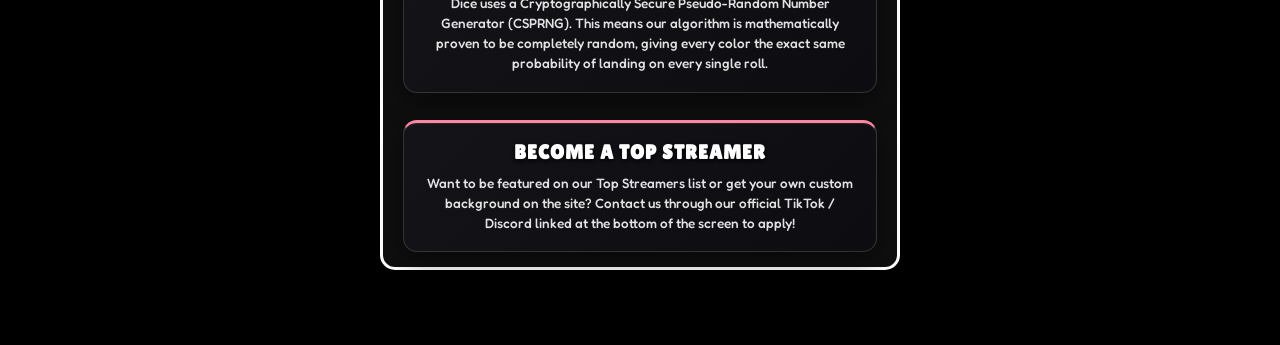
==== commit 22563cde: "remove password hint" ====
--- a/index.html
+++ b/index.html
@@ -1436,10 +1436,6 @@
           <span class="stretch-text">DOWNLOAD APP</span>
         </a>
 
-        <div style="text-align: center !important; margin-top: 6px !important; font-size: 13px !important; color: #FFEA3D !important;">
-          Password: <strong>onlinedice</strong>
-        </div>
-
         <div class="stats-container">
           <div class="stats-row">
             <div class="stat-pill">נ² <span data-i18n="rollsToday">Rolls Today:</span> <strong id="rollsTodayCount" style="color: #FFEA3D; font-weight: 800;">0</strong></div>
